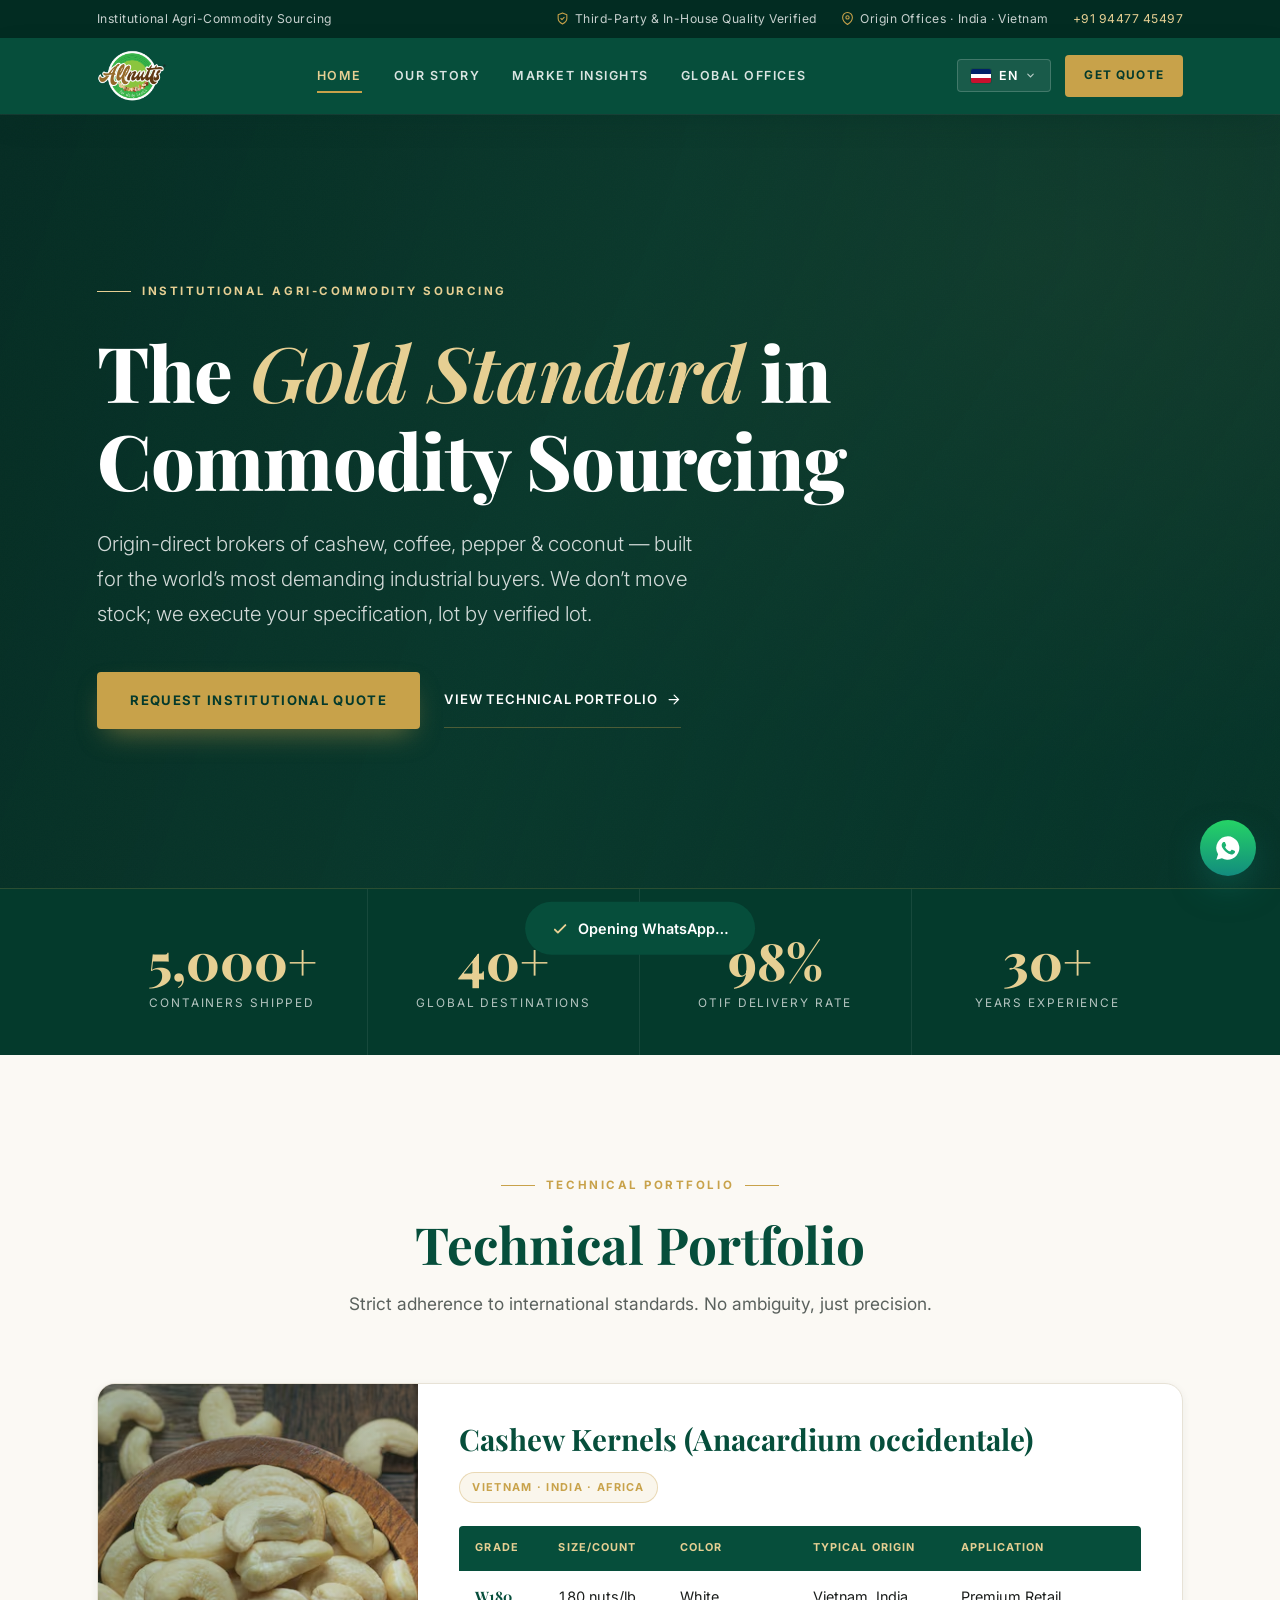
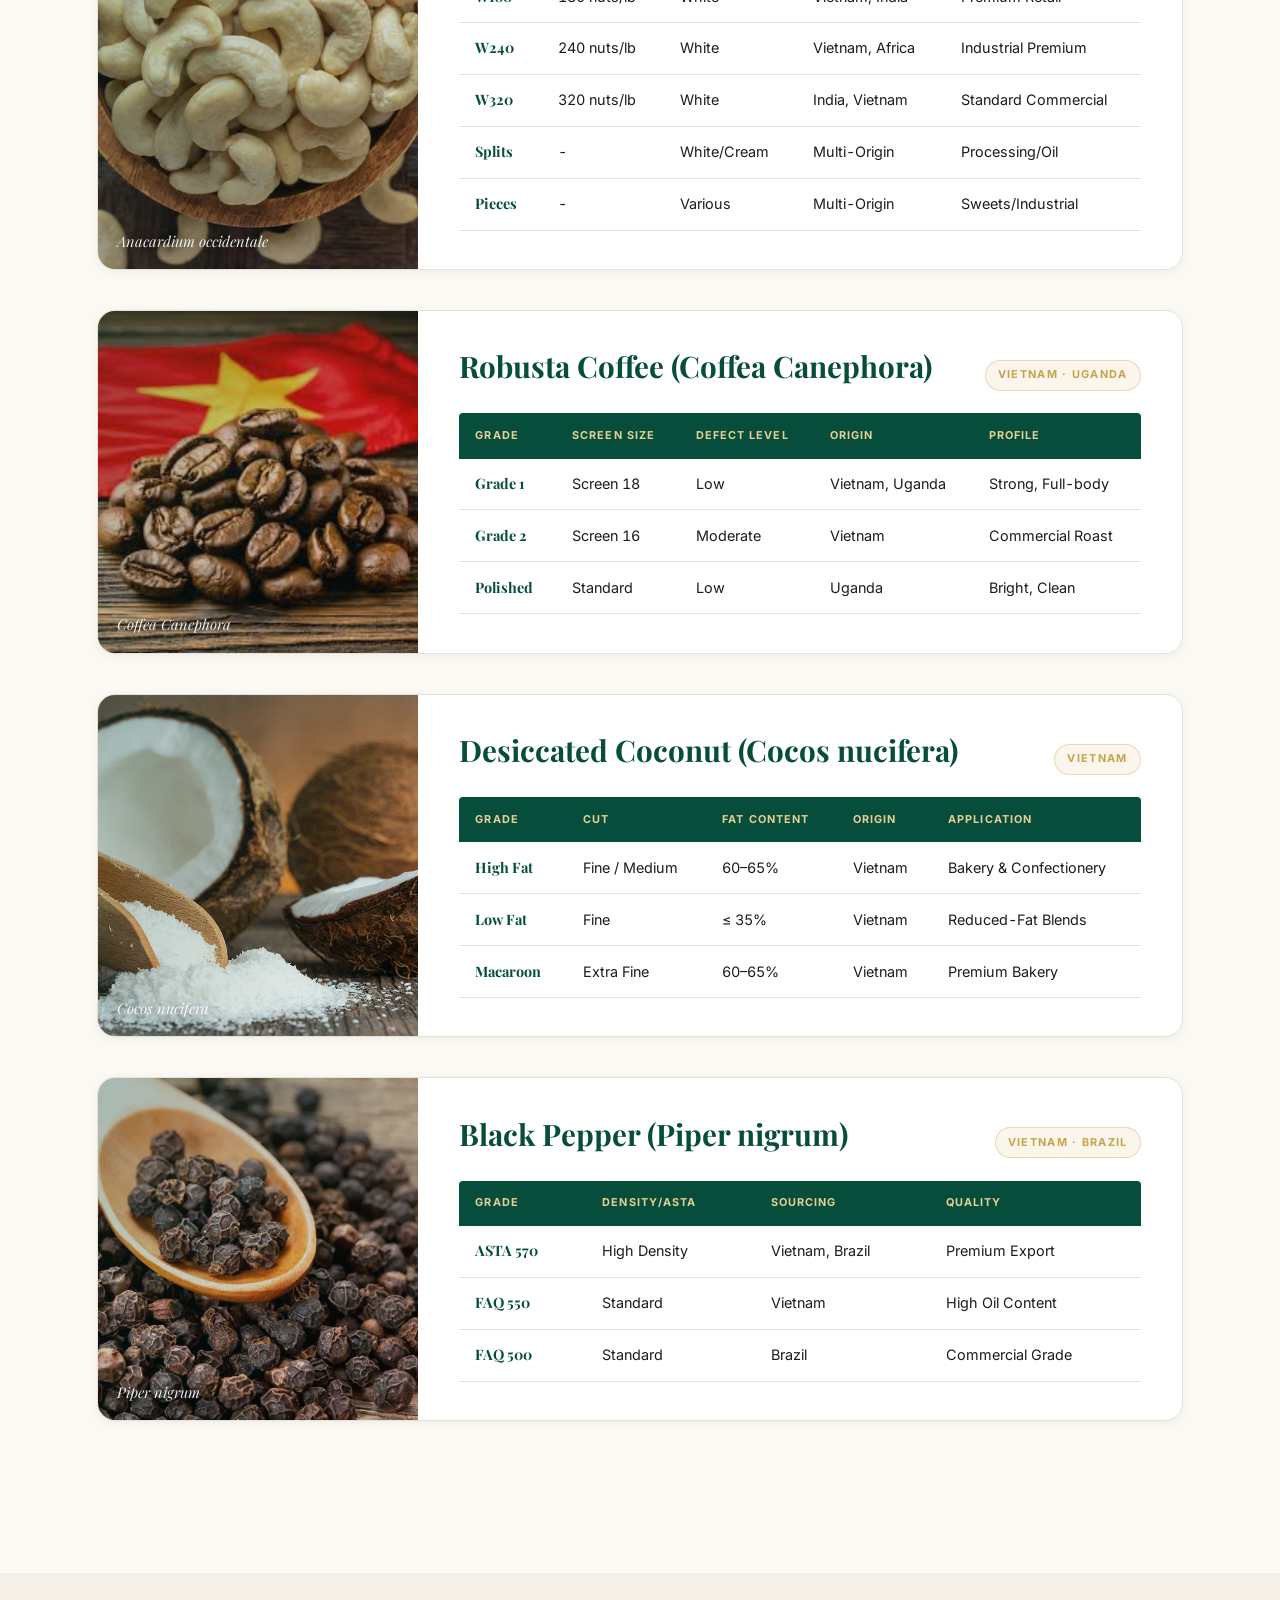
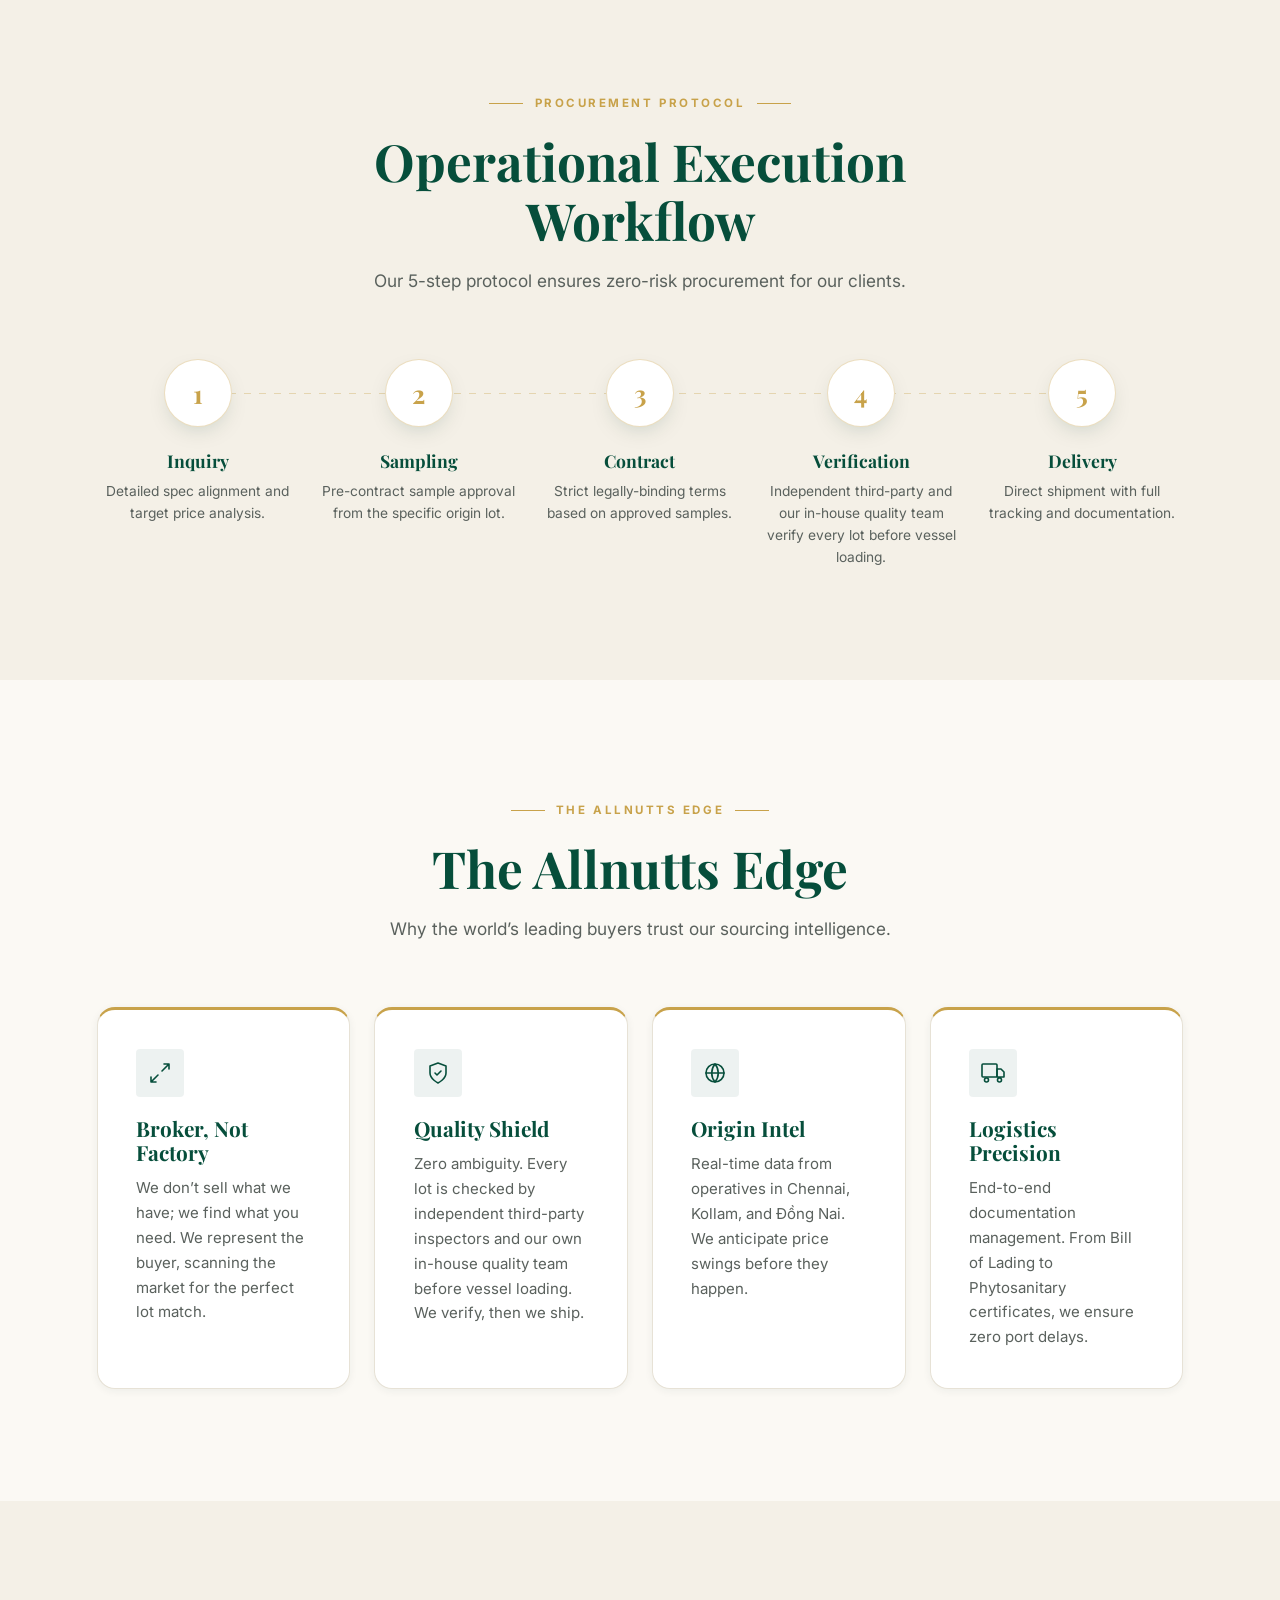
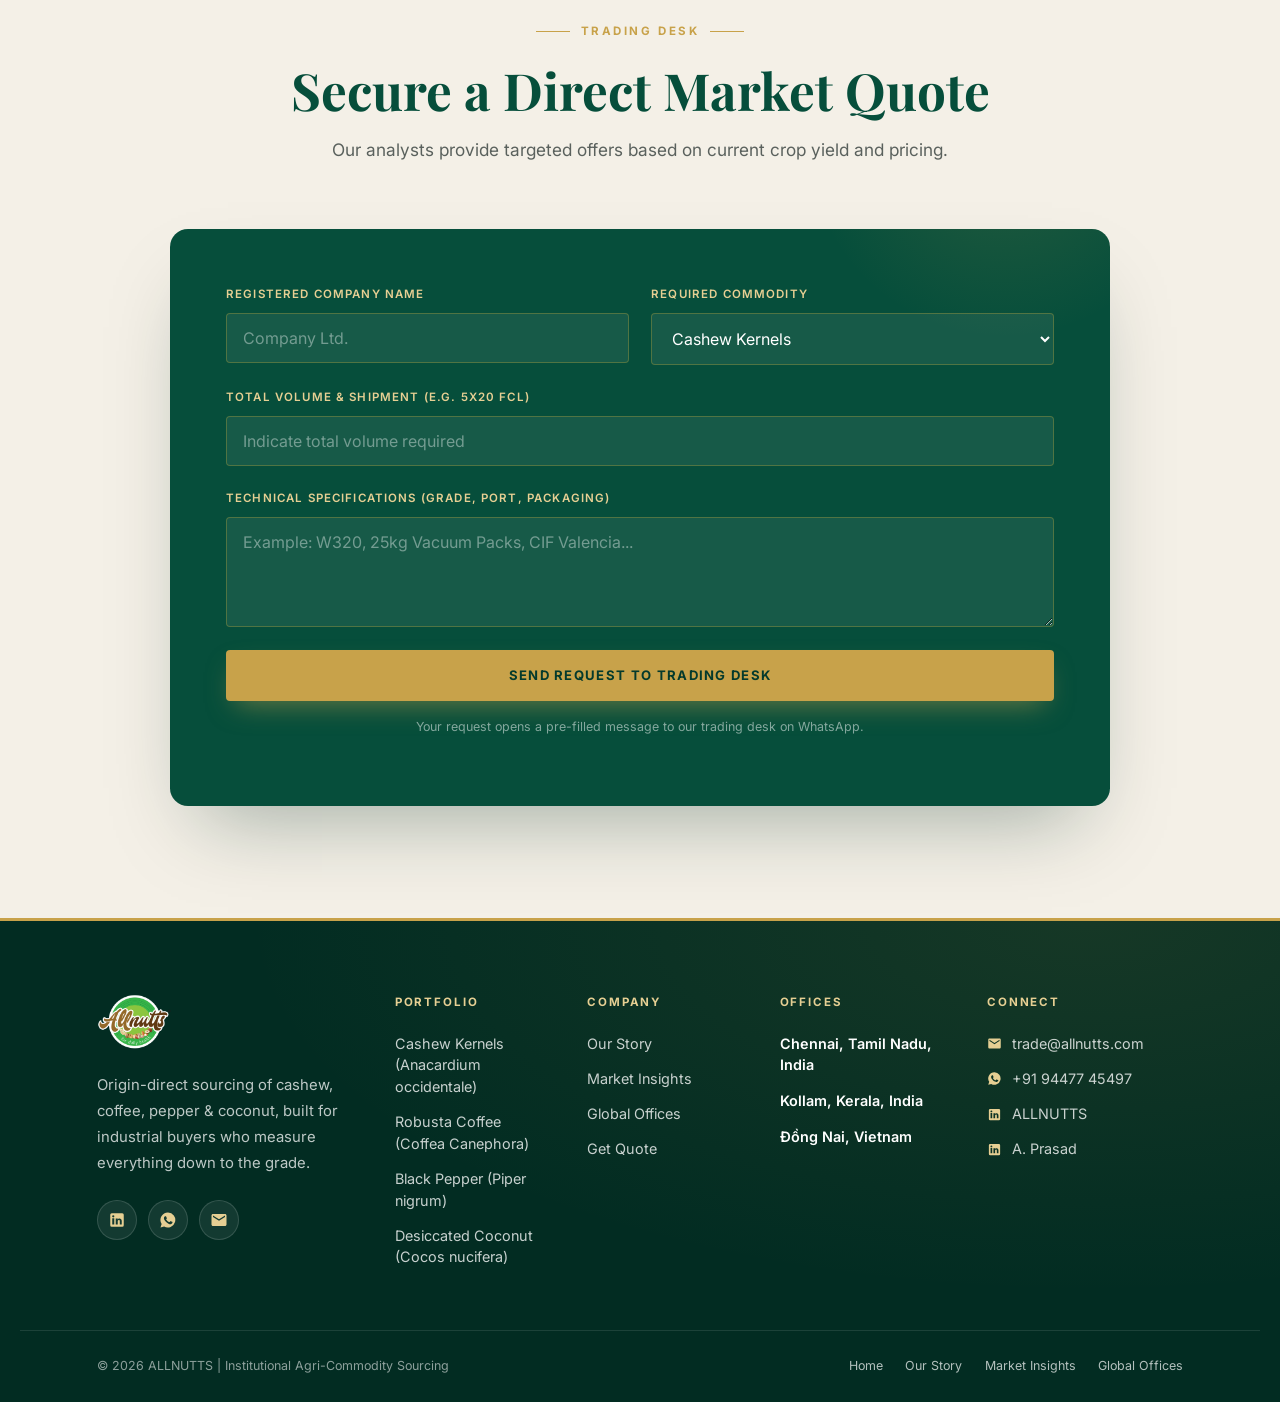
==== index.html @ 28d67cc5 "Add files via upload" ====
<!DOCTYPE html>
<html lang="en">
<head>
  <meta charset="UTF-8" />
  <meta name="viewport" content="width=device-width, initial-scale=1.0" />
  <title>ALLNUTTS | Global Institutional Agri-Commodity Sourcing</title>
  <meta name="description" content="Independent, origin-driven sourcing specialists for the world's most demanding industrial buyers. Cashew, Robusta Coffee, Black Pepper & Desiccated Coconut." />
  <meta name="theme-color" content="#022c22" />
  <meta property="og:title" content="ALLNUTTS | Institutional Agri-Commodity Sourcing" />
  <meta property="og:description" content="Origin-direct brokers of cashew, coffee, pepper & coconut for the world's most demanding industrial buyers." />
  <meta property="og:type" content="website" />
  <link rel="icon" href="logo.png" />
  <link rel="preconnect" href="https://fonts.googleapis.com" />
  <link rel="preconnect" href="https://fonts.gstatic.com" crossorigin />
  <link rel="stylesheet" href="style.css" />
</head>
<body>

  <!-- ===== TOP BAR ===== -->
  <div class="topbar">
    <div class="topbar-inner">
      <span data-i18n="top_tag">Institutional Agri-Commodity Sourcing</span>
      <div class="topbar-tags">
        <span><svg viewBox="0 0 24 24" fill="none" stroke-width="2" stroke-linecap="round" stroke-linejoin="round"><path d="M12 22s8-4 8-10V5l-8-3-8 3v7c0 6 8 10 8 10z"/><path d="m9 12 2 2 4-4"/></svg><span data-i18n="top_verified">Third-Party &amp; In-House Quality Verified</span></span>
        <span><svg viewBox="0 0 24 24" fill="none" stroke-width="2" stroke-linecap="round" stroke-linejoin="round"><path d="M21 10c0 7-9 13-9 13s-9-6-9-13a9 9 0 0 1 18 0z"/><circle cx="12" cy="10" r="3"/></svg><span data-i18n="top_offices">Origin Offices · India · Vietnam</span></span>
        <a href="https://wa.me/919447745497" target="_blank" rel="noopener">+91 94477 45497</a>
      </div>
    </div>
  </div>

  <!-- ===== NAV ===== -->
  <nav>
    <div class="nav-container">
      <div class="logo-container"><a href="index.html"><img src="logo.png" alt="ALLNUTTS" /></a></div>
      <div class="nav-links" id="navLinks">
        <a href="index.html" data-i18n="nav_home">Home</a>
        <a href="about.html" data-i18n="nav_about">Our Story</a>
        <a href="reports.html" data-i18n="nav_reports">Market Insights</a>
        <a href="contact.html" data-i18n="nav_contact">Global Offices</a>
        <a href="#quote" class="btn-gold mobile-only" data-i18n="nav_quote">Get Quote</a>
      </div>
      <div class="nav-actions">
        <div class="lang" id="lang">
          <button class="lang-btn" id="langBtn" aria-label="Select language">
            <span class="lang-flag" id="langFlag"></span>
            <span id="langLabel">EN</span>
            <svg viewBox="0 0 24 24" fill="none" stroke="currentColor" stroke-width="2.4" stroke-linecap="round"><path d="m6 9 6 6 6-6"/></svg>
          </button>
          <div class="lang-menu" id="langMenu" role="menu"></div>
        </div>
        <a href="#quote" class="btn-quote-sm" data-i18n="nav_quote">Get Quote</a>
        <button class="nav-toggle" id="navToggle" aria-label="Menu" aria-controls="navLinks"><span></span><span></span><span></span></button>
      </div>
    </div>
  </nav>
  <div class="nav-scrim" id="navScrim"></div>

  <!-- ===== HERO ===== -->
  <header class="hero">
    <div class="hero-bg" style="background-image:url('https://images.unsplash.com/photo-1447933601403-0c6688de566e?auto=format&fit=crop&w=1920&q=80')"></div>
    <div class="hero-grain"></div>
    <div class="hero-content">
      <div class="hero-inner">
        <span class="eyebrow" data-i18n="hero_eyebrow">Institutional Agri-Commodity Sourcing</span>
        <h1><span data-i18n="hero_h1a">The </span><span class="gold" data-i18n="hero_h1_gold">Gold Standard</span><span data-i18n="hero_h1b"> in Commodity Sourcing</span></h1>
        <p data-i18n="hero_p">Independent, origin-driven sourcing specialists for the world's most demanding industrial buyers. We don't move stock; we execute specifications.</p>
        <div class="hero-cta-row">
          <a href="#quote" class="btn-gold" data-i18n="hero_cta">Request Institutional Quote</a>
          <a href="#portfolio" class="btn-outline"><span data-i18n="hero_cta2">View Technical Portfolio</span><svg viewBox="0 0 24 24" fill="none" stroke="currentColor" stroke-width="2" stroke-linecap="round" class="flip"><path d="M5 12h14M13 5l7 7-7 7"/></svg></a>
        </div>
      </div>
    </div>
  </header>

  <!-- ===== STATS ===== -->
  <div class="stats-strip">
    <div class="stats-grid">
      <div class="stat-item"><h2>5,000+</h2><p data-i18n="stat1">Containers Shipped</p></div>
      <div class="stat-item"><h2>40+</h2><p data-i18n="stat2">Global Destinations</p></div>
      <div class="stat-item"><h2>98%</h2><p data-i18n="stat3">OTIF Delivery Rate</p></div>
      <div class="stat-item"><h2>30+</h2><p data-i18n="stat4">Years Experience</p></div>
    </div>
  </div>

  <!-- ===== PORTFOLIO ===== -->
  <section class="section-spacing" id="portfolio">
    <div class="container">
      <div class="section-header reveal">
        <span class="eyebrow center" data-i18n="port_eyebrow">Technical Portfolio</span>
        <h2 data-i18n="port_h2">Technical Portfolio</h2>
        <p data-i18n="port_p">Strict adherence to international standards. No ambiguity, just precision.</p>
      </div>

      <!-- Cashew -->
      <div class="product-detail reveal">
        <div class="product-media" style="background-image:url('cashew.avif')">
          <span class="botanic">Anacardium occidentale</span>
        </div>
        <div class="product-body">
          <div class="product-head">
            <h3 data-i18n="prod_cashew">Cashew Kernels (Anacardium occidentale)</h3>
            <span class="product-origin-tag">Vietnam · India · Africa</span>
          </div>
          <div class="spec-scroll">
            <table class="spec-table">
              <thead><tr><th>Grade</th><th>Size/Count</th><th>Color</th><th>Typical Origin</th><th>Application</th></tr></thead>
              <tbody>
                <tr><td>W180</td><td>180 nuts/lb</td><td>White</td><td>Vietnam, India</td><td>Premium Retail</td></tr>
                <tr><td>W240</td><td>240 nuts/lb</td><td>White</td><td>Vietnam, Africa</td><td>Industrial Premium</td></tr>
                <tr><td>W320</td><td>320 nuts/lb</td><td>White</td><td>India, Vietnam</td><td>Standard Commercial</td></tr>
                <tr><td>Splits</td><td>-</td><td>White/Cream</td><td>Multi-Origin</td><td>Processing/Oil</td></tr>
                <tr><td>Pieces</td><td>-</td><td>Various</td><td>Multi-Origin</td><td>Sweets/Industrial</td></tr>
              </tbody>
            </table>
          </div>
        </div>
      </div>

      <!-- Coffee -->
      <div class="product-detail reveal">
        <div class="product-media" style="background-image:url('coffee.jpeg')">
          <span class="botanic">Coffea Canephora</span>
        </div>
        <div class="product-body">
          <div class="product-head">
            <h3 data-i18n="prod_coffee">Robusta Coffee (Coffea Canephora)</h3>
            <span class="product-origin-tag">Vietnam · Uganda</span>
          </div>
          <div class="spec-scroll">
            <table class="spec-table">
              <thead><tr><th>Grade</th><th>Screen Size</th><th>Defect Level</th><th>Origin</th><th>Profile</th></tr></thead>
              <tbody>
                <tr><td>Grade 1</td><td>Screen 18</td><td>Low</td><td>Vietnam, Uganda</td><td>Strong, Full-body</td></tr>
                <tr><td>Grade 2</td><td>Screen 16</td><td>Moderate</td><td>Vietnam</td><td>Commercial Roast</td></tr>
                <tr><td>Polished</td><td>Standard</td><td>Low</td><td>Uganda</td><td>Bright, Clean</td></tr>
              </tbody>
            </table>
          </div>
        </div>
      </div>

      <!-- Desiccated Coconut -->
      <div class="product-detail reveal">
        <div class="product-media" style="background-image:url('coconut.avif')">
          <span class="botanic">Cocos nucifera</span>
        </div>
        <div class="product-body">
          <div class="product-head">
            <h3 data-i18n="prod_coconut">Desiccated Coconut (Cocos nucifera)</h3>
            <span class="product-origin-tag">Vietnam</span>
          </div>
          <div class="spec-scroll">
            <table class="spec-table">
              <thead><tr><th>Grade</th><th>Cut</th><th>Fat Content</th><th>Origin</th><th>Application</th></tr></thead>
              <tbody>
                <tr><td>High Fat</td><td>Fine / Medium</td><td>60–65%</td><td>Vietnam</td><td>Bakery &amp; Confectionery</td></tr>
                <tr><td>Low Fat</td><td>Fine</td><td>≤ 35%</td><td>Vietnam</td><td>Reduced-Fat Blends</td></tr>
                <tr><td>Macaroon</td><td>Extra Fine</td><td>60–65%</td><td>Vietnam</td><td>Premium Bakery</td></tr>
              </tbody>
            </table>
          </div>
        </div>
      </div>

      <!-- Pepper -->
      <div class="product-detail reveal">
        <div class="product-media" style="background-image:url('pepper.webp')">
          <span class="botanic">Piper nigrum</span>
        </div>
        <div class="product-body">
          <div class="product-head">
            <h3 data-i18n="prod_pepper">Black Pepper (Piper nigrum)</h3>
            <span class="product-origin-tag">Vietnam · Brazil</span>
          </div>
          <div class="spec-scroll">
            <table class="spec-table">
              <thead><tr><th>Grade</th><th>Density/ASTA</th><th>Sourcing</th><th>Quality</th></tr></thead>
              <tbody>
                <tr><td>ASTA 570</td><td>High Density</td><td>Vietnam, Brazil</td><td>Premium Export</td></tr>
                <tr><td>FAQ 550</td><td>Standard</td><td>Vietnam</td><td>High Oil Content</td></tr>
                <tr><td>FAQ 500</td><td>Standard</td><td>Brazil</td><td>Commercial Grade</td></tr>
              </tbody>
            </table>
          </div>
        </div>
      </div>
    </div>
  </section>

  <!-- ===== WORKFLOW ===== -->
  <section class="section-spacing bg-paper">
    <div class="container">
      <div class="section-header reveal">
        <span class="eyebrow center" data-i18n="flow_eyebrow">Procurement Protocol</span>
        <h2 data-i18n="flow_h2">Operational Execution Workflow</h2>
        <p data-i18n="flow_p">Our 5-step protocol ensures zero-risk procurement for our clients.</p>
      </div>
      <div class="workflow">
        <div class="step reveal"><div class="step-node">1</div><h3 data-i18n="flow1_t">Inquiry</h3><p data-i18n="flow1_p">Detailed spec alignment and target price analysis.</p></div>
        <div class="step reveal"><div class="step-node">2</div><h3 data-i18n="flow2_t">Sampling</h3><p data-i18n="flow2_p">Pre-contract sample approval from the specific origin lot.</p></div>
        <div class="step reveal"><div class="step-node">3</div><h3 data-i18n="flow3_t">Contract</h3><p data-i18n="flow3_p">Strict legally-binding terms based on approved samples.</p></div>
        <div class="step reveal"><div class="step-node">4</div><h3 data-i18n="flow4_t">Verification</h3><p data-i18n="flow4_p">3rd party inspection (SGS/Intertek) before vessel loading.</p></div>
        <div class="step reveal"><div class="step-node">5</div><h3 data-i18n="flow5_t">Delivery</h3><p data-i18n="flow5_p">Direct shipment with full tracking and documentation.</p></div>
      </div>
    </div>
  </section>

  <!-- ===== EDGE ===== -->
  <section class="section-spacing">
    <div class="container">
      <div class="section-header reveal">
        <span class="eyebrow center" data-i18n="edge_eyebrow">The Allnutts Edge</span>
        <h2 data-i18n="edge_h2">The Allnutts Edge</h2>
        <p data-i18n="edge_p">Why the world's leading buyers trust our sourcing intelligence.</p>
      </div>
      <div class="pillars">
        <div class="pillar-item reveal">
          <div class="pillar-icon"><svg viewBox="0 0 24 24" stroke-linecap="round" stroke-linejoin="round"><path d="M16 3h5v5M21 3l-7 7M8 21H3v-5M3 21l7-7"/></svg></div>
          <h3 data-i18n="edge1_t">Broker, Not Factory</h3><p data-i18n="edge1_p"></p>
        </div>
        <div class="pillar-item reveal">
          <div class="pillar-icon"><svg viewBox="0 0 24 24" stroke-linecap="round" stroke-linejoin="round"><path d="M12 22s8-4 8-10V5l-8-3-8 3v7c0 6 8 10 8 10z"/><path d="m9 12 2 2 4-4"/></svg></div>
          <h3 data-i18n="edge2_t">Quality Shield</h3><p data-i18n="edge2_p"></p>
        </div>
        <div class="pillar-item reveal">
          <div class="pillar-icon"><svg viewBox="0 0 24 24" stroke-linecap="round" stroke-linejoin="round"><circle cx="12" cy="12" r="9"/><path d="M3 12h18M12 3a14 14 0 0 1 0 18 14 14 0 0 1 0-18z"/></svg></div>
          <h3 data-i18n="edge3_t">Origin Intel</h3><p data-i18n="edge3_p"></p>
        </div>
        <div class="pillar-item reveal">
          <div class="pillar-icon"><svg viewBox="0 0 24 24" stroke-linecap="round" stroke-linejoin="round"><rect x="1" y="3" width="15" height="13" rx="1"/><path d="M16 8h4l3 3v5h-7zM5.5 21a2 2 0 1 0 0-4 2 2 0 0 0 0 4zM18.5 21a2 2 0 1 0 0-4 2 2 0 0 0 0 4z"/></svg></div>
          <h3 data-i18n="edge4_t">Logistics Precision</h3><p data-i18n="edge4_p"></p>
        </div>
      </div>
    </div>
  </section>

  <!-- ===== QUOTE ===== -->
  <section class="section-spacing bg-paper" id="quote">
    <div class="container">
      <div class="section-header reveal">
        <span class="eyebrow center" data-i18n="quote_eyebrow">Trading Desk</span>
        <h2 data-i18n="quote_h2">Secure a Direct Market Quote</h2>
        <p data-i18n="quote_p">Our analysts provide targeted offers based on current crop yield and pricing.</p>
      </div>
      <div class="quote-wrapper reveal">
        <div class="form-grid">
          <div class="field">
            <label data-i18n="f_company">Registered Company Name</label>
            <input type="text" id="company" data-i18n-ph="f_company_ph" placeholder="Company Ltd." />
          </div>
          <div class="field">
            <label data-i18n="f_product">Required Commodity</label>
            <select id="product">
              <option data-i18n-opt="opt_cashew">Cashew Kernels</option>
              <option data-i18n-opt="opt_coffee">Robusta Coffee</option>
              <option data-i18n-opt="opt_pepper">Black Pepper</option>
              <option data-i18n-opt="opt_coconut">Desiccated Coconut</option>
              <option data-i18n-opt="opt_peanuts">Peanuts</option>
            </select>
          </div>
          <div class="field full-width">
            <label data-i18n="f_volume">Total Volume &amp; Shipment (e.g. 5x20 FCL)</label>
            <input type="text" id="qty" data-i18n-ph="f_volume_ph" placeholder="Indicate total volume required" />
          </div>
          <div class="field full-width">
            <label data-i18n="f_specs">Technical Specifications (Grade, Port, Packaging)</label>
            <textarea id="details" rows="4" data-i18n-ph="f_specs_ph" placeholder="Example: W320, 25kg Vacuum Packs, CIF Valencia..."></textarea>
          </div>
        </div>
        <button class="btn-gold" style="width:100%; justify-content:center; margin-top:1.4rem;" onclick="sendWhatsApp()" data-i18n="f_submit">Send Request to Trading Desk</button>
        <p class="form-note" data-i18n="f_note">Your request opens a pre-filled message to our trading desk on WhatsApp.</p>
      </div>
    </div>
  </section>

  <!-- ===== FOOTER ===== -->
  <footer class="site-footer">
    <div class="footer-main">
      <div class="footer-brand">
        <img src="logo.png" alt="ALLNUTTS" />
        <p data-i18n="foot_about">Independent, origin-driven sourcing specialists for the world's most demanding industrial buyers.</p>
        <div class="footer-social">
          <a href="https://www.linkedin.com/company/107169851/" target="_blank" rel="noopener" aria-label="LinkedIn"><svg viewBox="0 0 24 24"><path fill-rule="evenodd" clip-rule="evenodd" d="M19 3a2 2 0 0 1 2 2v14a2 2 0 0 1-2 2H5a2 2 0 0 1-2-2V5a2 2 0 0 1 2-2h14zM8.34 9.67H5.67V18h2.67V9.67zM7 5.5a1.5 1.5 0 1 0 0 3 1.5 1.5 0 0 0 0-3zM18.33 18v-4.57c0-2.4-1.28-3.52-2.99-3.52-1.38 0-2 .76-2.34 1.29v-1.1h-2.67V18h2.67v-4.4c0-.23.02-.47.09-.64.18-.47.61-.95 1.33-.95.94 0 1.31.71 1.31 1.76V18h2.6z"/></svg></a>
          <a href="https://wa.me/919447745497" target="_blank" rel="noopener" aria-label="WhatsApp"><svg viewBox="0 0 24 24"><path fill-rule="evenodd" clip-rule="evenodd" d="M17.5 14.4c-.3-.1-1.7-.8-1.9-.9-.3-.1-.5-.1-.6.1-.2.3-.7.9-.9 1.1-.2.2-.3.2-.6.1-.3-.1-1.2-.5-2.3-1.4-.9-.8-1.5-1.7-1.6-2-.2-.3 0-.4.1-.5.1-.1.3-.3.4-.5.1-.2.2-.3.3-.5.1-.2 0-.4 0-.5-.1-.1-.6-1.5-.9-2.1-.2-.5-.5-.4-.6-.4h-.5c-.2 0-.5.1-.8.4-.3.3-1 1-1 2.4s1 2.8 1.2 3c.2.2 2 3 4.8 4.2 1.7.7 2.3.8 3.2.6.5-.1 1.7-.7 2-1.4.2-.7.2-1.2.2-1.4-.1-.1-.3-.2-.5-.3zM12 2a10 10 0 0 0-8.5 15.3L2 22l4.8-1.3A10 10 0 1 0 12 2z"/></svg></a>
          <a href="mailto:trade@allnutts.com" aria-label="Email"><svg viewBox="0 0 24 24"><path d="M20 4H4c-1.1 0-1.99.9-1.99 2L2 18c0 1.1.9 2 2 2h16c1.1 0 2-.9 2-2V6c0-1.1-.9-2-2-2zm0 4l-8 5-8-5V6l8 5 8-5v2z"/></svg></a>
        </div>
      </div>
      <div class="footer-col">
        <h5 data-i18n="foot_products">Portfolio</h5>
        <a href="index.html#portfolio" data-i18n="prod_cashew">Cashew Kernels</a>
        <a href="index.html#portfolio" data-i18n="prod_coffee">Robusta Coffee</a>
        <a href="index.html#portfolio" data-i18n="prod_pepper">Black Pepper</a>
        <a href="index.html#portfolio" data-i18n="prod_coconut">Desiccated Coconut</a>
      </div>
      <div class="footer-col">
        <h5 data-i18n="foot_company">Company</h5>
        <a href="about.html" data-i18n="nav_about">Our Story</a>
        <a href="reports.html" data-i18n="nav_reports">Market Insights</a>
        <a href="contact.html" data-i18n="nav_contact">Global Offices</a>
        <a href="index.html#quote" data-i18n="nav_quote">Get Quote</a>
      </div>
      <div class="footer-col footer-offices-col">
        <h5 data-i18n="foot_offices">Offices</h5>
        <p class="footer-office"><strong data-i18n="office1_loc">Chennai, Tamil Nadu, India</strong></p>
        <p class="footer-office"><strong data-i18n="office2_loc">Kollam, Kerala, India</strong></p>
        <p class="footer-office"><strong data-i18n="office3_loc">Đồng Nai, Vietnam</strong></p>
      </div>
      <div class="footer-col footer-connect-col">
        <h5 data-i18n="foot_connect">Connect</h5>
        <a href="mailto:trade@allnutts.com"><svg class="fc-ic" viewBox="0 0 24 24"><path d="M20 4H4c-1.1 0-1.99.9-1.99 2L2 18c0 1.1.9 2 2 2h16c1.1 0 2-.9 2-2V6c0-1.1-.9-2-2-2zm0 4l-8 5-8-5V6l8 5 8-5v2z"/></svg>trade@allnutts.com</a>
        <a href="https://wa.me/919447745497" target="_blank" rel="noopener"><svg class="fc-ic" viewBox="0 0 24 24"><path fill-rule="evenodd" clip-rule="evenodd" d="M17.5 14.4c-.3-.1-1.7-.8-1.9-.9-.3-.1-.5-.1-.6.1-.2.3-.7.9-.9 1.1-.2.2-.3.2-.6.1-.3-.1-1.2-.5-2.3-1.4-.9-.8-1.5-1.7-1.6-2-.2-.3 0-.4.1-.5.1-.1.3-.3.4-.5.1-.2.2-.3.3-.5.1-.2 0-.4 0-.5-.1-.1-.6-1.5-.9-2.1-.2-.5-.5-.4-.6-.4h-.5c-.2 0-.5.1-.8.4-.3.3-1 1-1 2.4s1 2.8 1.2 3c.2.2 2 3 4.8 4.2 1.7.7 2.3.8 3.2.6.5-.1 1.7-.7 2-1.4.2-.7.2-1.2.2-1.4-.1-.1-.3-.2-.5-.3zM12 2a10 10 0 0 0-8.5 15.3L2 22l4.8-1.3A10 10 0 1 0 12 2z"/></svg>+91 94477 45497</a>
        <a href="https://www.linkedin.com/company/107169851/" target="_blank" rel="noopener"><svg class="fc-ic" viewBox="0 0 24 24"><path fill-rule="evenodd" clip-rule="evenodd" d="M19 3a2 2 0 0 1 2 2v14a2 2 0 0 1-2 2H5a2 2 0 0 1-2-2V5a2 2 0 0 1 2-2h14zM8.34 9.67H5.67V18h2.67V9.67zM7 5.5a1.5 1.5 0 1 0 0 3 1.5 1.5 0 0 0 0-3zM18.33 18v-4.57c0-2.4-1.28-3.52-2.99-3.52-1.38 0-2 .76-2.34 1.29v-1.1h-2.67V18h2.67v-4.4c0-.23.02-.47.09-.64.18-.47.61-.95 1.33-.95.94 0 1.31.71 1.31 1.76V18h2.6z"/></svg>ALLNUTTS</a>
        <a href="https://www.linkedin.com/in/a-prasad-a902522a/" target="_blank" rel="noopener"><svg class="fc-ic" viewBox="0 0 24 24"><path fill-rule="evenodd" clip-rule="evenodd" d="M19 3a2 2 0 0 1 2 2v14a2 2 0 0 1-2 2H5a2 2 0 0 1-2-2V5a2 2 0 0 1 2-2h14zM8.34 9.67H5.67V18h2.67V9.67zM7 5.5a1.5 1.5 0 1 0 0 3 1.5 1.5 0 0 0 0-3zM18.33 18v-4.57c0-2.4-1.28-3.52-2.99-3.52-1.38 0-2 .76-2.34 1.29v-1.1h-2.67V18h2.67v-4.4c0-.23.02-.47.09-.64.18-.47.61-.95 1.33-.95.94 0 1.31.71 1.31 1.76V18h2.6z"/></svg>A. Prasad</a>
      </div>
    </div>
    <div class="footer-bottom">
      <span data-i18n="foot_rights">© 2026 ALLNUTTS | Institutional Agri-Commodity Sourcing</span>
      <div class="footer-nav">
        <a href="index.html" data-i18n="nav_home">Home</a>
        <a href="about.html" data-i18n="nav_about">Our Story</a>
        <a href="reports.html" data-i18n="nav_reports">Market Insights</a>
        <a href="contact.html" data-i18n="nav_contact">Global Offices</a>
      </div>
    </div>
  </footer>

  <a class="wa-fab" href="https://wa.me/919447745497" target="_blank" rel="noopener" aria-label="WhatsApp">
    <svg viewBox="0 0 24 24"><path fill-rule="evenodd" clip-rule="evenodd" d="M17.5 14.4c-.3-.1-1.7-.8-1.9-.9-.3-.1-.5-.1-.6.1-.2.3-.7.9-.9 1.1-.2.2-.3.2-.6.1-.3-.1-1.2-.5-2.3-1.4-.9-.8-1.5-1.7-1.6-2-.2-.3 0-.4.1-.5.1-.1.3-.3.4-.5.1-.2.2-.3.3-.5.1-.2 0-.4 0-.5-.1-.1-.6-1.5-.9-2.1-.2-.5-.5-.4-.6-.4h-.5c-.2 0-.5.1-.8.4-.3.3-1 1-1 2.4s1 2.8 1.2 3c.2.2 2 3 4.8 4.2 1.7.7 2.3.8 3.2.6.5-.1 1.7-.7 2-1.4.2-.7.2-1.2.2-1.4-.1-.1-.3-.2-.5-.3zM12 2a10 10 0 0 0-8.5 15.3L2 22l4.8-1.3A10 10 0 1 0 12 2z"/></svg>
  </a>

  <div class="toast" id="toast"><svg viewBox="0 0 24 24" fill="none" stroke="currentColor" stroke-width="2.5" stroke-linecap="round" stroke-linejoin="round"><path d="m5 13 4 4L19 7"/></svg><span>Opening WhatsApp…</span></div>

  <script src="i18n.js"></script>
  <script src="script.js"></script>
</body>
</html>
---- style.css ----
/* =====================================================
   ALLNUTTS — Institutional Authority Edition (v2)
   Premium emerald + gold design system
   Mobile-first, fully responsive · redesigned footer
   ===================================================== */
@import url('https://fonts.googleapis.com/css2?family=Playfair+Display:ital,wght@0,500;0,600;0,700;0,800;0,900;1,500;1,600&family=Inter:wght@300;400;500;600;700&family=Noto+Sans+Arabic:wght@400;600;700&family=Noto+Sans+SC:wght@400;600;700&family=Noto+Sans+Devanagari:wght@400;600;700&display=swap');

:root {
  --emerald: #064e3b;
  --deep-emerald: #043a2c;
  --emerald-900: #022c22;
  --emerald-800: #0a3f31;
  --gold: #c8a24a;
  --gold-bright: #d4af37;
  --gold-soft: #e6cf93;
  --gold-line: rgba(200, 162, 74, 0.35);
  --ink: #1a1d1b;
  --muted: #5a615d;
  --muted-light: #8a918c;
  --cream: #fbf9f4;
  --paper: #f4f0e7;
  --paper-2: #efe9db;
  --white: #ffffff;
  --line: #e7e2d6;
  --shadow-sm: 0 2px 8px rgba(4, 58, 44, 0.06);
  --shadow-md: 0 16px 40px -16px rgba(4, 58, 44, 0.18);
  --shadow-lg: 0 40px 80px -30px rgba(2, 44, 34, 0.35);
  --r-sm: 4px;
  --r-md: 10px;
  --r-lg: 18px;
  --ease: cubic-bezier(0.22, 0.61, 0.36, 1);
  --container: 1240px;
  --pad-x: 6%;
  --nav-h: 76px;
}

* { box-sizing: border-box; }
html { scroll-behavior: smooth; -webkit-text-size-adjust: 100%; }
body {
  font-family: 'Inter', sans-serif;
  margin: 0;
  color: var(--ink);
  background: var(--cream);
  line-height: 1.65;
  -webkit-font-smoothing: antialiased;
  text-rendering: optimizeLegibility;
  overflow-x: hidden; /* guard against any accidental horizontal scroll on mobile */
}
body[dir="rtl"] { font-family: 'Noto Sans Arabic', 'Inter', sans-serif; }
body[dir="rtl"] .flip { transform: scaleX(-1); }
body.lang-zh { font-family: 'Noto Sans SC', 'Inter', sans-serif; }
body.lang-hi { font-family: 'Noto Sans Devanagari', 'Inter', sans-serif; }
body.nav-open { overflow: hidden; } /* lock scroll when mobile drawer is open */

h1, h2, h3, .serif {
  font-family: 'Playfair Display', serif;
  color: var(--emerald);
  font-weight: 700;
  line-height: 1.15;
  margin: 0;
}
body[dir="rtl"] h1, body[dir="rtl"] h2, body[dir="rtl"] h3,
body.lang-zh h1, body.lang-zh h2, body.lang-zh h3,
body.lang-hi h1, body.lang-hi h2, body.lang-hi h3 {
  font-family: inherit;
  font-weight: 700;
}
a { color: inherit; }
img { display: block; max-width: 100%; }

.container { max-width: var(--container); margin: 0 auto; padding: 0 var(--pad-x); width: 100%; }
.eyebrow {
  font-family: 'Inter', sans-serif;
  font-size: 0.72rem;
  letter-spacing: 0.22em;
  text-transform: uppercase;
  font-weight: 700;
  color: var(--gold);
  display: inline-flex;
  align-items: center;
  gap: 0.7rem;
}
.eyebrow::before { content: ''; width: 34px; height: 1px; background: var(--gold); flex-shrink: 0; }
.eyebrow.center::after { content: ''; width: 34px; height: 1px; background: var(--gold); flex-shrink: 0; }

/* =================== ANNOUNCEMENT BAR =================== */
.topbar {
  background: var(--emerald-900);
  color: rgba(255,255,255,0.78);
  font-size: 0.76rem;
  letter-spacing: 0.04em;
}
.topbar-inner {
  max-width: var(--container);
  margin: 0 auto;
  padding: 0.55rem var(--pad-x);
  display: flex;
  justify-content: space-between;
  align-items: center;
  gap: 1rem;
}
.topbar a { color: var(--gold-soft); text-decoration: none; white-space: nowrap; }
.topbar-tags { display: flex; gap: 1.5rem; align-items: center; }
.topbar-tags span { display: inline-flex; align-items: center; gap: 0.4rem; }
.topbar-tags svg { width: 13px; height: 13px; stroke: var(--gold); flex-shrink: 0; }

/* =================== NAV =================== */
nav {
  background: var(--emerald);
  position: sticky;
  top: 0;
  z-index: 1000;
  box-shadow: 0 1px 0 rgba(255,255,255,0.06), 0 10px 30px -12px rgba(2,44,34,0.5);
  transition: box-shadow 0.3s var(--ease);
}
.nav-container {
  max-width: var(--container);
  margin: 0 auto;
  padding: 0.7rem var(--pad-x);
  display: flex;
  justify-content: space-between;
  align-items: center;
  gap: 1rem;
  min-height: var(--nav-h);
}
.logo-container { display: flex; align-items: center; flex-shrink: 0; }
.logo-container img {
  height: 54px;
  width: auto;
  display: block;
  transition: height 0.3s var(--ease);
}
nav.scrolled .logo-container img { height: 46px; }

.nav-links { display: flex; align-items: center; gap: 2rem; }
.nav-links a {
  color: rgba(255,255,255,0.85);
  text-decoration: none;
  text-transform: uppercase;
  font-size: 0.78rem;
  font-weight: 600;
  letter-spacing: 0.12em;
  position: relative;
  padding: 0.4rem 0;
  transition: color 0.25s;
}
.nav-links a::after {
  content: '';
  position: absolute;
  left: 0; bottom: 0;
  width: 0; height: 2px;
  background: var(--gold);
  transition: width 0.3s var(--ease);
}
.nav-links a:hover, .nav-links a.active { color: var(--gold-soft); }
.nav-links a:hover::after, .nav-links a.active::after { width: 100%; }
.nav-links .mobile-only { display: none; }

.nav-actions { display: flex; align-items: center; gap: 0.9rem; flex-shrink: 0; }

/* Language switcher */
.lang { position: relative; }
.lang-btn {
  display: inline-flex;
  align-items: center;
  gap: 0.5rem;
  background: rgba(255,255,255,0.08);
  border: 1px solid rgba(255,255,255,0.18);
  color: #fff;
  font-family: 'Inter', sans-serif;
  font-size: 0.78rem;
  font-weight: 600;
  letter-spacing: 0.04em;
  padding: 0.5rem 0.85rem;
  border-radius: var(--r-sm);
  cursor: pointer;
  transition: all 0.25s;
}
.lang-btn:hover { background: rgba(255,255,255,0.16); border-color: var(--gold-line); }
.lang-flag {
  width: 20px; height: 14px;
  border-radius: 2px;
  box-shadow: 0 0 0 1px rgba(0,0,0,0.12);
  flex-shrink: 0;
  overflow: hidden;
}
.lang-btn svg { width: 11px; height: 11px; opacity: 0.7; transition: transform 0.25s; }
.lang.open .lang-btn svg { transform: rotate(180deg); }
.lang-menu {
  position: absolute;
  top: calc(100% + 0.6rem);
  inset-inline-end: 0;
  min-width: 210px;
  background: var(--white);
  border-radius: var(--r-md);
  box-shadow: var(--shadow-lg);
  border: 1px solid var(--line);
  padding: 0.4rem;
  opacity: 0;
  visibility: hidden;
  transform: translateY(-8px);
  transition: all 0.28s var(--ease);
  z-index: 1200;
  max-height: 78vh;
  overflow-y: auto;
}
.lang.open .lang-menu { opacity: 1; visibility: visible; transform: none; }
.lang-option {
  display: flex;
  align-items: center;
  gap: 0.7rem;
  width: 100%;
  background: none;
  border: none;
  padding: 0.6rem 0.7rem;
  border-radius: var(--r-sm);
  cursor: pointer;
  font-family: 'Inter', sans-serif;
  font-size: 0.86rem;
  color: var(--ink);
  text-align: start;
  transition: background 0.2s;
}
.lang-option:hover { background: var(--paper); }
.lang-option.active { background: var(--emerald); color: #fff; }
.lang-option.active .lang-native { color: var(--gold-soft); }
.lang-option .lang-flag { width: 24px; height: 17px; }
.lang-native { margin-inline-start: auto; font-size: 0.74rem; color: var(--muted-light); }

.btn-quote-sm {
  background: var(--gold);
  color: var(--deep-emerald);
  text-decoration: none;
  font-size: 0.74rem;
  font-weight: 700;
  text-transform: uppercase;
  letter-spacing: 0.1em;
  padding: 0.7rem 1.2rem;
  border-radius: var(--r-sm);
  transition: all 0.25s var(--ease);
  white-space: nowrap;
}
.btn-quote-sm:hover { background: var(--gold-bright); transform: translateY(-1px); box-shadow: 0 8px 20px -6px rgba(200,162,74,0.5); }

.nav-toggle {
  display: none;
  background: none;
  border: none;
  cursor: pointer;
  flex-direction: column;
  justify-content: center;
  gap: 5px;
  width: 40px; height: 40px;
  padding: 8px;
}
.nav-toggle span { width: 100%; height: 2px; background: #fff; border-radius: 2px; transition: transform 0.3s var(--ease), opacity 0.2s; transform-origin: center; }
.nav-toggle.open span:nth-child(1) { transform: translateY(7px) rotate(45deg); }
.nav-toggle.open span:nth-child(2) { opacity: 0; }
.nav-toggle.open span:nth-child(3) { transform: translateY(-7px) rotate(-45deg); }

.nav-scrim {
  position: fixed;
  inset: 0;
  background: rgba(2,28,22,0.5);
  opacity: 0;
  visibility: hidden;
  transition: opacity 0.3s var(--ease);
  z-index: 998;
}
.nav-scrim.show { opacity: 1; visibility: visible; }

/* =================== HERO =================== */
.hero {
  position: relative;
  min-height: 86vh;
  display: flex;
  align-items: center;
  color: #fff;
  overflow: hidden;
  background: var(--emerald-900);
}
.hero-bg {
  position: absolute;
  inset: 0;
  background-size: cover;
  background-position: center;
  transform: scale(1.05);
  filter: saturate(0.9);
}
.hero-bg::after {
  content: '';
  position: absolute;
  inset: 0;
  background:
    linear-gradient(110deg, rgba(2,44,34,0.96) 0%, rgba(4,58,44,0.86) 45%, rgba(4,58,44,0.55) 100%),
    radial-gradient(ellipse at 80% 20%, rgba(200,162,74,0.18), transparent 55%);
}
body[dir="rtl"] .hero-bg::after { background:
  linear-gradient(250deg, rgba(2,44,34,0.96) 0%, rgba(4,58,44,0.86) 45%, rgba(4,58,44,0.55) 100%),
  radial-gradient(ellipse at 20% 20%, rgba(200,162,74,0.18), transparent 55%); }
.hero-grain {
  position: absolute; inset: 0; opacity: 0.5; pointer-events: none;
  background-image: url("data:image/svg+xml,%3Csvg xmlns='http://www.w3.org/2000/svg' width='160' height='160'%3E%3Cfilter id='n'%3E%3CfeTurbulence type='fractalNoise' baseFrequency='0.9' numOctaves='2'/%3E%3C/filter%3E%3Crect width='100%25' height='100%25' filter='url(%23n)' opacity='0.04'/%3E%3C/svg%3E");
}
.hero-content {
  position: relative;
  z-index: 2;
  max-width: var(--container);
  margin: 0 auto;
  padding: 7rem var(--pad-x);
  width: 100%;
}
.hero-inner { max-width: 760px; }
.hero .eyebrow { color: var(--gold-soft); margin-bottom: 1.6rem; }
.hero .eyebrow::before { background: var(--gold-soft); }
.hero h1 {
  color: #fff;
  font-size: clamp(2.4rem, 6vw, 5rem);
  font-weight: 800;
  letter-spacing: -0.01em;
  margin-bottom: 1.5rem;
}
.hero h1 .gold { color: var(--gold-soft); font-style: italic; font-weight: 600; }
.hero p {
  font-size: clamp(1.02rem, 1.6vw, 1.3rem);
  max-width: 620px;
  margin: 0 0 2.5rem;
  color: rgba(255,255,255,0.82);
  font-weight: 300;
  line-height: 1.7;
}
.hero-cta-row { display: flex; align-items: center; gap: 1.5rem; flex-wrap: wrap; }

.btn-gold {
  display: inline-flex;
  align-items: center;
  gap: 0.6rem;
  background: var(--gold);
  color: var(--deep-emerald);
  padding: 1.1rem 2.1rem;
  text-decoration: none;
  font-weight: 700;
  text-transform: uppercase;
  font-size: 0.82rem;
  letter-spacing: 0.1em;
  border-radius: var(--r-sm);
  border: none;
  cursor: pointer;
  font-family: 'Inter', sans-serif;
  transition: all 0.3s var(--ease);
  box-shadow: 0 12px 28px -10px rgba(200,162,74,0.55);
}
.btn-gold:hover { background: var(--gold-bright); transform: translateY(-2px); box-shadow: 0 18px 38px -12px rgba(212,175,55,0.6); }
.btn-gold svg { width: 16px; height: 16px; }

.btn-outline {
  display: inline-flex;
  align-items: center;
  gap: 0.55rem;
  color: #fff;
  text-decoration: none;
  font-weight: 600;
  font-size: 0.82rem;
  letter-spacing: 0.06em;
  text-transform: uppercase;
  padding: 1rem 0;
  border-bottom: 1px solid var(--gold-line);
  transition: color 0.25s, border-color 0.25s;
}
.btn-outline:hover { color: var(--gold-soft); border-color: var(--gold-soft); }
.btn-outline svg { width: 15px; height: 15px; transition: transform 0.25s; }
.btn-outline:hover svg { transform: translateX(4px); }

/* =================== TRUST STATS STRIP =================== */
.stats-strip {
  background: var(--deep-emerald);
  border-top: 1px solid rgba(200,162,74,0.2);
}
.stats-grid {
  max-width: var(--container);
  margin: 0 auto;
  padding: 0 var(--pad-x);
  display: grid;
  grid-template-columns: repeat(4, 1fr);
}
.stat-item {
  padding: 2.6rem 1.5rem;
  text-align: center;
  border-inline-end: 1px solid rgba(255,255,255,0.08);
}
.stat-item:last-child { border-inline-end: none; }
.stat-item h2 {
  color: var(--gold-soft);
  font-size: clamp(2.2rem, 4vw, 3.2rem);
  font-weight: 800;
  margin-bottom: 0.3rem;
  font-variant-numeric: tabular-nums;
}
.stat-item p {
  color: rgba(255,255,255,0.7);
  font-size: 0.74rem;
  text-transform: uppercase;
  letter-spacing: 0.16em;
  margin: 0;
}

/* =================== SECTIONS =================== */
.section-spacing { padding: 7rem 0; }
.section-spacing.tight { padding: 5rem 0; }
.bg-paper { background: var(--paper); }
.bg-emerald { background: var(--emerald); color: #fff; }
.section-header { text-align: center; margin-bottom: 4rem; max-width: 720px; margin-inline: auto; }
.section-header .eyebrow { margin-bottom: 1.2rem; }
.section-header h2 {
  font-size: clamp(2rem, 4vw, 3.2rem);
  font-weight: 700;
  margin-bottom: 1rem;
}
.section-header p { color: var(--muted); font-size: 1.08rem; margin: 0; line-height: 1.7; }
.bg-emerald .section-header h2 { color: #fff; }
.bg-emerald .section-header p { color: rgba(255,255,255,0.72); }
.bg-emerald .eyebrow { color: var(--gold-soft); }
.bg-emerald .eyebrow::before, .bg-emerald .eyebrow.center::after { background: var(--gold-soft); }

/* =================== PRODUCT PORTFOLIO =================== */
.product-detail {
  background: var(--white);
  border: 1px solid var(--line);
  border-radius: var(--r-lg);
  overflow: hidden;
  box-shadow: var(--shadow-sm);
  display: grid;
  grid-template-columns: 320px 1fr;
  margin-bottom: 2.5rem;
  transition: box-shadow 0.4s var(--ease), transform 0.4s var(--ease);
}
.product-detail:hover { box-shadow: var(--shadow-md); transform: translateY(-3px); }
.product-media {
  position: relative;
  min-height: 260px;
  background-size: cover;
  background-position: center;
}
.product-media::after {
  content: '';
  position: absolute; inset: 0;
  background: linear-gradient(135deg, rgba(4,58,44,0.35), rgba(4,58,44,0.05));
}
.product-media .botanic {
  position: absolute;
  inset-block-end: 1rem;
  inset-inline-start: 1.2rem;
  z-index: 2;
  color: rgba(255,255,255,0.9);
  font-family: 'Playfair Display', serif;
  font-style: italic;
  font-size: 0.92rem;
  text-shadow: 0 2px 8px rgba(0,0,0,0.4);
}
.product-body { padding: 2.4rem 2.6rem; min-width: 0; }
.product-head { display: flex; align-items: baseline; justify-content: space-between; gap: 1rem; flex-wrap: wrap; margin-bottom: 0.4rem; }
.product-body h3 { font-size: 1.85rem; }
.product-origin-tag {
  font-size: 0.68rem;
  text-transform: uppercase;
  letter-spacing: 0.12em;
  font-weight: 700;
  color: var(--gold);
  background: rgba(200,162,74,0.1);
  padding: 0.35rem 0.75rem;
  border-radius: 100px;
  border: 1px solid var(--gold-line);
  white-space: nowrap;
}

.spec-scroll { width: 100%; overflow-x: auto; -webkit-overflow-scrolling: touch; margin-top: 1.4rem; }
.spec-table { width: 100%; border-collapse: collapse; font-variant-numeric: tabular-nums; }
.spec-table th {
  background: var(--emerald);
  color: var(--gold-soft);
  padding: 0.85rem 1rem;
  text-align: start;
  font-family: 'Inter', sans-serif;
  text-transform: uppercase;
  font-size: 0.68rem;
  letter-spacing: 0.1em;
  font-weight: 700;
  white-space: nowrap;
}
.spec-table th:first-child { border-start-start-radius: var(--r-sm); }
.spec-table th:last-child { border-start-end-radius: var(--r-sm); }
.spec-table td {
  padding: 0.85rem 1rem;
  border-bottom: 1px solid var(--line);
  font-size: 0.9rem;
  color: var(--ink);
  white-space: nowrap;
}
.spec-table tbody tr { transition: background 0.2s; }
.spec-table tbody tr:hover { background: var(--paper); }
.spec-table td:first-child { font-weight: 700; color: var(--emerald); font-family: 'Playfair Display', serif; }

/* =================== WORKFLOW =================== */
.workflow {
  display: grid;
  grid-template-columns: repeat(5, 1fr);
  gap: 1.2rem;
  position: relative;
}
.workflow::before {
  content: '';
  position: absolute;
  top: 34px; inset-inline: 8%;
  height: 1px;
  background: repeating-linear-gradient(to right, var(--gold-line) 0 7px, transparent 7px 15px);
}
.step { text-align: center; position: relative; }
.step-node {
  width: 68px; height: 68px;
  margin: 0 auto 1.5rem;
  border-radius: 50%;
  background: var(--white);
  border: 1px solid var(--gold-line);
  display: grid;
  place-items: center;
  font-family: 'Playfair Display', serif;
  font-size: 1.6rem;
  font-weight: 700;
  color: var(--gold);
  position: relative;
  z-index: 2;
  box-shadow: 0 8px 24px -10px rgba(4,58,44,0.25);
  transition: all 0.35s var(--ease);
}
.bg-emerald .step-node { background: var(--emerald-900); }
.step:hover .step-node { background: var(--gold); color: var(--deep-emerald); transform: translateY(-4px); }
.step h3 { font-size: 1.1rem; margin-bottom: 0.5rem; }
.bg-emerald .step h3 { color: #fff; }
.step p { font-size: 0.86rem; color: var(--muted); margin: 0; line-height: 1.6; }
.bg-emerald .step p { color: rgba(255,255,255,0.65); }

/* =================== EDGE / PILLARS =================== */
.pillars { display: grid; grid-template-columns: repeat(auto-fit, minmax(250px, 1fr)); gap: 1.5rem; }
.pillar-item {
  background: var(--white);
  padding: 2.4rem;
  border-radius: var(--r-lg);
  border: 1px solid var(--line);
  border-top: 3px solid var(--gold);
  box-shadow: var(--shadow-sm);
  transition: transform 0.35s var(--ease), box-shadow 0.35s var(--ease);
}
.pillar-item:hover { transform: translateY(-5px); box-shadow: var(--shadow-md); }
.pillar-icon {
  width: 48px; height: 48px;
  border-radius: var(--r-sm);
  background: rgba(6,78,59,0.07);
  display: grid; place-items: center;
  margin-bottom: 1.3rem;
}
.pillar-icon svg { width: 24px; height: 24px; stroke: var(--emerald); fill: none; stroke-width: 1.6; }
.pillar-item h3 { font-size: 1.3rem; margin-bottom: 0.7rem; }
.pillar-item p { color: var(--muted); font-size: 0.94rem; margin: 0; }

/* =================== GENERIC CARD GRID =================== */
.product-grid { display: grid; grid-template-columns: repeat(auto-fit, minmax(280px, 1fr)); gap: 1.6rem; }
.product-card {
  background: var(--white);
  padding: 2.4rem;
  border-radius: var(--r-lg);
  border: 1px solid var(--line);
  box-shadow: var(--shadow-sm);
  transition: transform 0.35s var(--ease), box-shadow 0.35s var(--ease);
}
.product-card:hover { transform: translateY(-5px); box-shadow: var(--shadow-md); }
.product-card h3 { font-size: 1.4rem; margin-bottom: 0.8rem; }
.product-card p { color: var(--muted); font-size: 0.96rem; margin: 0 0 1.4rem; }
.product-card .origin-chip {
  display: inline-block;
  font-size: 0.66rem;
  text-transform: uppercase;
  letter-spacing: 0.1em;
  font-weight: 700;
  color: var(--gold);
  margin-bottom: 1rem;
}
.card-icon {
  width: 52px; height: 52px;
  border-radius: var(--r-sm);
  background: var(--emerald);
  display: grid; place-items: center;
  margin-bottom: 1.4rem;
}
.card-icon svg { width: 26px; height: 26px; stroke: var(--gold-soft); fill: none; stroke-width: 1.5; }
.card-link {
  display: inline-flex; align-items: center; gap: 0.5rem;
  color: var(--emerald); font-weight: 700; font-size: 0.78rem;
  text-transform: uppercase; letter-spacing: 0.08em; text-decoration: none;
  border-bottom: 1px solid var(--gold-line); padding-bottom: 4px;
  transition: gap 0.25s, color 0.25s;
}
.card-link:hover { gap: 0.85rem; color: var(--gold); }
.card-link svg { width: 14px; height: 14px; }
.report-actions { display: flex; flex-direction: column; gap: 0.7rem; align-items: flex-start; }
.card-link-alt { color: var(--muted); border-bottom-color: var(--line); }
.card-link-alt:hover { color: var(--emerald); }
.reports-note {
  text-align: center;
  max-width: 620px;
  margin: 3rem auto 0;
  color: var(--muted);
  font-size: 0.95rem;
  line-height: 1.7;
  padding-top: 2rem;
  border-top: 1px solid var(--line);
}

/* =================== CONTACT METHODS (icon cards) =================== */
.contact-methods {
  display: grid;
  grid-template-columns: repeat(2, minmax(0, 1fr));
  gap: 1rem;
  max-width: 720px;
  margin: 1.8rem auto 0;
}
.contact-method {
  display: flex;
  align-items: center;
  gap: 1rem;
  background: var(--white);
  border: 1px solid var(--line);
  border-radius: var(--r-md);
  padding: 1.05rem 1.3rem;
  text-decoration: none;
  box-shadow: var(--shadow-sm);
  transition: transform 0.3s var(--ease), box-shadow 0.3s var(--ease), border-color 0.3s var(--ease);
}
.contact-method:hover { transform: translateY(-3px); box-shadow: var(--shadow-md); border-color: var(--gold-line); }
.cm-icon {
  width: 46px; height: 46px;
  border-radius: 50%;
  background: var(--emerald);
  display: grid; place-items: center;
  flex-shrink: 0;
}
.cm-icon svg { width: 22px; height: 22px; fill: var(--gold-soft); }
.cm-icon--wa { background: linear-gradient(180deg, #25d366, #128c7e); }
.cm-icon--li { background: #0a66c2; }
.cm-icon--wa svg, .cm-icon--li svg { fill: #fff; }
.cm-text { display: flex; flex-direction: column; text-align: start; min-width: 0; }
.cm-label { font-size: 0.68rem; text-transform: uppercase; letter-spacing: 0.12em; color: var(--gold); font-weight: 700; }
.cm-value { color: var(--emerald); font-weight: 600; font-size: 1rem; overflow-wrap: anywhere; }
@media (max-width: 560px) { .contact-methods { grid-template-columns: 1fr; } }

/* =================== ABOUT EDITORIAL =================== */
.editorial { max-width: 860px; margin: 0 auto; }
.editorial-block { margin-bottom: 3rem; display: grid; grid-template-columns: 56px 1fr; gap: 1.6rem; }
.editorial-block:last-child { margin-bottom: 0; }
.editorial-num {
  font-family: 'Playfair Display', serif;
  font-size: 1.5rem;
  color: var(--gold);
  font-style: italic;
  border-top: 2px solid var(--gold-line);
  padding-top: 0.6rem;
}
.editorial-block h3 { font-size: 1.7rem; margin-bottom: 0.8rem; }
.editorial-block p { color: #444; font-size: 1.08rem; line-height: 1.85; margin: 0; }
.editorial-block strong { color: var(--emerald); }

/* =================== QUOTE FORM =================== */
.quote-wrapper {
  background: var(--emerald);
  color: #fff;
  padding: 3.5rem;
  max-width: 940px;
  margin: 0 auto;
  border-radius: var(--r-lg);
  box-shadow: var(--shadow-lg);
  position: relative;
  overflow: hidden;
}
.quote-wrapper::before {
  content: '';
  position: absolute; top: -50%; inset-inline-end: -10%;
  width: 400px; height: 400px;
  background: radial-gradient(circle, rgba(200,162,74,0.16), transparent 70%);
}
.form-grid { display: grid; grid-template-columns: 1fr 1fr; gap: 1.4rem; position: relative; }
.full-width { grid-column: 1 / -1; }
.field { display: flex; flex-direction: column; min-width: 0; }
.field label {
  color: var(--gold-soft);
  font-size: 0.72rem;
  text-transform: uppercase;
  letter-spacing: 0.1em;
  font-weight: 600;
  margin-bottom: 0.55rem;
}
.field input, .field select, .field textarea {
  padding: 0.9rem 1rem;
  background: rgba(255,255,255,0.07);
  border: 1px solid rgba(212,175,55,0.3);
  border-radius: var(--r-sm);
  color: #fff;
  font-family: 'Inter', sans-serif;
  font-size: 16px; /* prevents iOS zoom-on-focus */
  width: 100%;
  transition: border-color 0.25s, background 0.25s;
}
.field input::placeholder, .field textarea::placeholder { color: rgba(255,255,255,0.4); }
.field input:focus, .field select:focus, .field textarea:focus {
  outline: none;
  border-color: var(--gold);
  background: rgba(255,255,255,0.12);
}
.field select option { color: var(--ink); }
.field textarea { resize: vertical; }
.form-note { font-size: 0.78rem; color: rgba(255,255,255,0.5); margin-top: 1rem; text-align: center; position: relative; }

/* =================== CTA BAND =================== */
.cta-band {
  background: var(--emerald-900);
  color: #fff;
  text-align: center;
  padding: 5rem var(--pad-x);
  position: relative;
  overflow: hidden;
}
.cta-band h2 { color: #fff; font-size: clamp(1.9rem, 4vw, 3rem); margin-bottom: 1rem; }
.cta-band h2 .gold { color: var(--gold-soft); font-style: italic; }
.cta-band p { color: rgba(255,255,255,0.7); max-width: 560px; margin: 0 auto 2.2rem; }

/* =================== FOOTER (redesigned) =================== */
.site-footer {
  background: var(--emerald-900);
  color: rgba(255,255,255,0.7);
  border-top: 3px solid var(--gold);
  position: relative;
}
.site-footer::before {
  content: '';
  position: absolute; inset: 0;
  pointer-events: none;
  background: radial-gradient(ellipse at 85% 0%, rgba(200,162,74,0.10), transparent 55%);
}
.footer-main {
  position: relative;
  max-width: var(--container);
  margin: 0 auto;
  padding: 4.5rem var(--pad-x) 3rem;
  display: grid;
  grid-template-columns: 1.7fr 1fr 1fr 1.1fr 1.3fr;
  gap: 2.6rem;
}
.footer-brand img { height: 58px; width: auto; margin-bottom: 1.3rem; }
.footer-brand p {
  font-size: 0.93rem;
  line-height: 1.75;
  max-width: 320px;
  color: rgba(255,255,255,0.74);
  margin: 0 0 1.5rem;
}
.footer-social { display: flex; gap: 0.7rem; }
.footer-social a {
  width: 40px; height: 40px;
  border-radius: 50%;
  display: grid; place-items: center;
  background: rgba(255,255,255,0.07);
  border: 1px solid rgba(255,255,255,0.14);
  transition: background 0.25s var(--ease), border-color 0.25s, transform 0.25s;
}
.footer-social a:hover { background: var(--gold); border-color: var(--gold); transform: translateY(-3px); }
.footer-social svg { width: 18px; height: 18px; fill: var(--gold-soft); transition: fill 0.25s; }
.footer-social a:hover svg { fill: var(--deep-emerald); }

.footer-col h5 {
  color: var(--gold-soft);
  font-family: 'Inter', sans-serif;
  font-size: 0.72rem;
  text-transform: uppercase;
  letter-spacing: 0.16em;
  margin: 0 0 1.3rem;
  font-weight: 700;
}
.footer-col a, .footer-col p {
  display: block;
  color: rgba(255,255,255,0.78);
  text-decoration: none;
  font-size: 0.9rem;
  margin-bottom: 0.85rem;
  transition: color 0.2s;
  line-height: 1.5;
}
.footer-col a { position: relative; width: fit-content; }
.footer-col a::after {
  content: '';
  position: absolute; left: 0; bottom: -2px;
  width: 0; height: 1px; background: var(--gold-soft);
  transition: width 0.28s var(--ease);
}
.footer-col a:hover { color: var(--gold-soft); }
.footer-col a:hover::after { width: 100%; }
.footer-office { color: rgba(255,255,255,0.78); font-size: 0.9rem; margin-bottom: 1.05rem; line-height: 1.4; }
.footer-office strong { display: block; color: #fff; font-weight: 600; font-family: 'Inter', sans-serif; }
.footer-office span { font-size: 0.8rem; color: rgba(255,255,255,0.5); }

/* Connect column — inline channel icons */
.footer-connect-col a { display: flex; align-items: center; gap: 0.6rem; }
.footer-connect-col .fc-ic { width: 15px; height: 15px; flex-shrink: 0; fill: var(--gold-soft); transition: fill 0.2s; }
.footer-connect-col a:hover .fc-ic { fill: var(--gold-soft); }

.footer-bottom {
  position: relative;
  max-width: var(--container);
  margin: 0 auto;
  padding: 1.6rem var(--pad-x);
  border-top: 1px solid rgba(255,255,255,0.1);
  display: flex;
  justify-content: space-between;
  align-items: center;
  flex-wrap: wrap;
  gap: 1rem;
  font-size: 0.78rem;
  color: rgba(255,255,255,0.55);
}
.footer-nav { display: flex; gap: 1.4rem; flex-wrap: wrap; }
.footer-nav a { color: rgba(255,255,255,0.7); text-decoration: none; transition: color 0.2s; }
.footer-nav a:hover { color: var(--gold-soft); }

/* =================== WHATSAPP FAB + TOAST =================== */
.wa-fab {
  position: fixed;
  inset-block-end: 1.5rem;
  inset-inline-end: 1.5rem;
  width: 56px; height: 56px;
  border-radius: 50%;
  background: linear-gradient(180deg, #25d366, #128c7e);
  display: grid; place-items: center;
  box-shadow: 0 14px 36px -8px rgba(18,140,126,0.5);
  z-index: 900;
  transition: transform 0.3s var(--ease);
}
.wa-fab:hover { transform: scale(1.08); }
.wa-fab svg { width: 28px; height: 28px; fill: #fff; }

.toast {
  position: fixed;
  inset-block-end: 1.5rem;
  inset-inline-start: 50%;
  transform: translate(-50%, 150%);
  background: var(--emerald);
  color: #fff;
  padding: 0.9rem 1.6rem;
  border-radius: 100px;
  box-shadow: var(--shadow-lg);
  font-size: 0.9rem;
  font-weight: 600;
  z-index: 1500;
  display: flex;
  align-items: center;
  gap: 0.6rem;
  max-width: calc(100vw - 3rem);
  transition: transform 0.4s var(--ease);
}
body[dir="rtl"] .toast { transform: translate(50%, 150%); }
.toast.show { transform: translate(-50%, 0); }
body[dir="rtl"] .toast.show { transform: translate(50%, 0); }
.toast svg { width: 18px; height: 18px; stroke: var(--gold-soft); flex-shrink: 0; }

/* =================== REVEAL =================== */
.reveal { opacity: 0; transform: translateY(26px); transition: opacity 0.7s var(--ease), transform 0.7s var(--ease); }
.reveal.in { opacity: 1; transform: none; }
@media (prefers-reduced-motion: reduce) {
  .reveal { opacity: 1; transform: none; }
  html { scroll-behavior: auto; }
  * { transition-duration: 0.01ms !important; animation-duration: 0.01ms !important; }
}

/* =====================================================
   RESPONSIVE — progressive breakpoints
   ===================================================== */

/* Large tablet / small laptop */
@media (max-width: 1024px) {
  :root { --pad-x: 5%; }
  .section-spacing { padding: 5.5rem 0; }
  /* brand becomes a full-width band; the four link columns sit evenly below */
  .footer-main { grid-template-columns: repeat(4, 1fr); gap: 2.4rem 2rem; }
  .footer-brand { grid-column: 1 / -1; margin-bottom: 0.4rem; }
}

/* Tablet — collapse nav into drawer */
@media (max-width: 920px) {
  .nav-toggle { display: flex; order: 3; }
  .nav-actions { gap: 0.6rem; }

  .nav-links {
    position: fixed;
    top: 0;
    inset-inline-end: 0;
    height: 100dvh;
    width: min(82vw, 360px);
    flex-direction: column;
    align-items: stretch;
    justify-content: flex-start;
    gap: 0;
    background: var(--emerald-900);
    padding: calc(var(--nav-h) + 1.5rem) 2rem 2rem;
    box-shadow: var(--shadow-lg);
    transform: translateX(100%);
    transition: transform 0.35s var(--ease);
    z-index: 999;
    overflow-y: auto;
  }
  body[dir="rtl"] .nav-links { transform: translateX(-100%); }
  .nav-links.open { transform: translateX(0); }

  .nav-links a {
    font-size: 0.95rem;
    padding: 1.05rem 0;
    border-bottom: 1px solid rgba(255,255,255,0.08);
    letter-spacing: 0.08em;
  }
  .nav-links a::after { display: none; }
  .nav-links .mobile-only {
    display: inline-flex;
    justify-content: center;
    margin-top: 1.6rem;
    border-bottom: none;
  }
  /* the in-drawer Get Quote keeps the gold-button look (override nav-link color/padding) */
  .nav-links .btn-gold.mobile-only {
    color: var(--deep-emerald);
    background: var(--gold);
    padding: 0.95rem 1.5rem;
    font-size: 0.82rem;
    border-radius: var(--r-sm);
    box-shadow: 0 12px 28px -10px rgba(200,162,74,0.55);
  }
  .nav-links .btn-gold.mobile-only:hover { background: var(--gold-bright); }
}

/* Phones — landscape / large */
@media (max-width: 768px) {
  .section-spacing { padding: 4.5rem 0; }
  .section-header { margin-bottom: 2.8rem; }
  .hero { min-height: 78vh; }
  .hero-content { padding: 4.5rem var(--pad-x) 4rem; }

  /* Topbar: keep it minimal — phone number only, centered */
  .topbar-inner { justify-content: center; }
  .topbar-tags { gap: 1rem; }
  .topbar-tags span { display: none; }
  .topbar > .topbar-inner > span:first-child { display: none; }
  .topbar a { font-size: 0.78rem; }

  .product-detail { grid-template-columns: 1fr; }
  .product-media { min-height: 200px; }
  .product-body { padding: 1.8rem 1.6rem; }

  .workflow { grid-template-columns: 1fr 1fr; gap: 2.2rem 1.2rem; }
  .workflow::before { display: none; }

  .stats-grid { grid-template-columns: 1fr 1fr; }
  .stat-item { padding: 2rem 1rem; }
  .stat-item:nth-child(2) { border-inline-end: none; }
  .stat-item:nth-child(-n+2) { border-bottom: 1px solid rgba(255,255,255,0.08); }

  .footer-main { grid-template-columns: 1fr 1fr; gap: 2.2rem 1.5rem; padding: 3.5rem var(--pad-x) 2.5rem; }
  .footer-brand { grid-column: 1 / -1; }
  .footer-brand p { max-width: 460px; }
  /* keep the bottom row clear of the floating WhatsApp button */
  .footer-bottom { padding-bottom: 5.5rem; }
}

/* Phones — portrait */
@media (max-width: 600px) {
  :root { --pad-x: 5.5%; }
  .btn-quote-sm { display: none; } /* moves into the drawer as a full-width CTA */

  .section-spacing { padding: 3.8rem 0; }
  .hero .eyebrow { margin-bottom: 1.1rem; }
  .hero p { margin-bottom: 2rem; }
  .hero-cta-row { gap: 0.4rem 1.2rem; }
  .btn-gold { width: 100%; justify-content: center; }
  .btn-outline { width: 100%; justify-content: center; }

  .editorial-block { grid-template-columns: 1fr; gap: 0.5rem; }
  .editorial-num { border: none; padding: 0; }

  .quote-wrapper { padding: 2rem 1.4rem; }
  .form-grid { grid-template-columns: 1fr; }

  .footer-bottom { flex-direction: column; align-items: flex-start; gap: 0.9rem; }
}

/* Small phones */
@media (max-width: 400px) {
  .logo-container img { height: 44px; }
  .lang-btn { padding: 0.45rem 0.6rem; }
  .lang-btn #langLabel { display: none; } /* flag-only on very small screens */
  .hero h1 { font-size: clamp(2rem, 9vw, 2.6rem); }
  .footer-main { grid-template-columns: 1fr; }
  .product-body { padding: 1.5rem 1.3rem; }
}
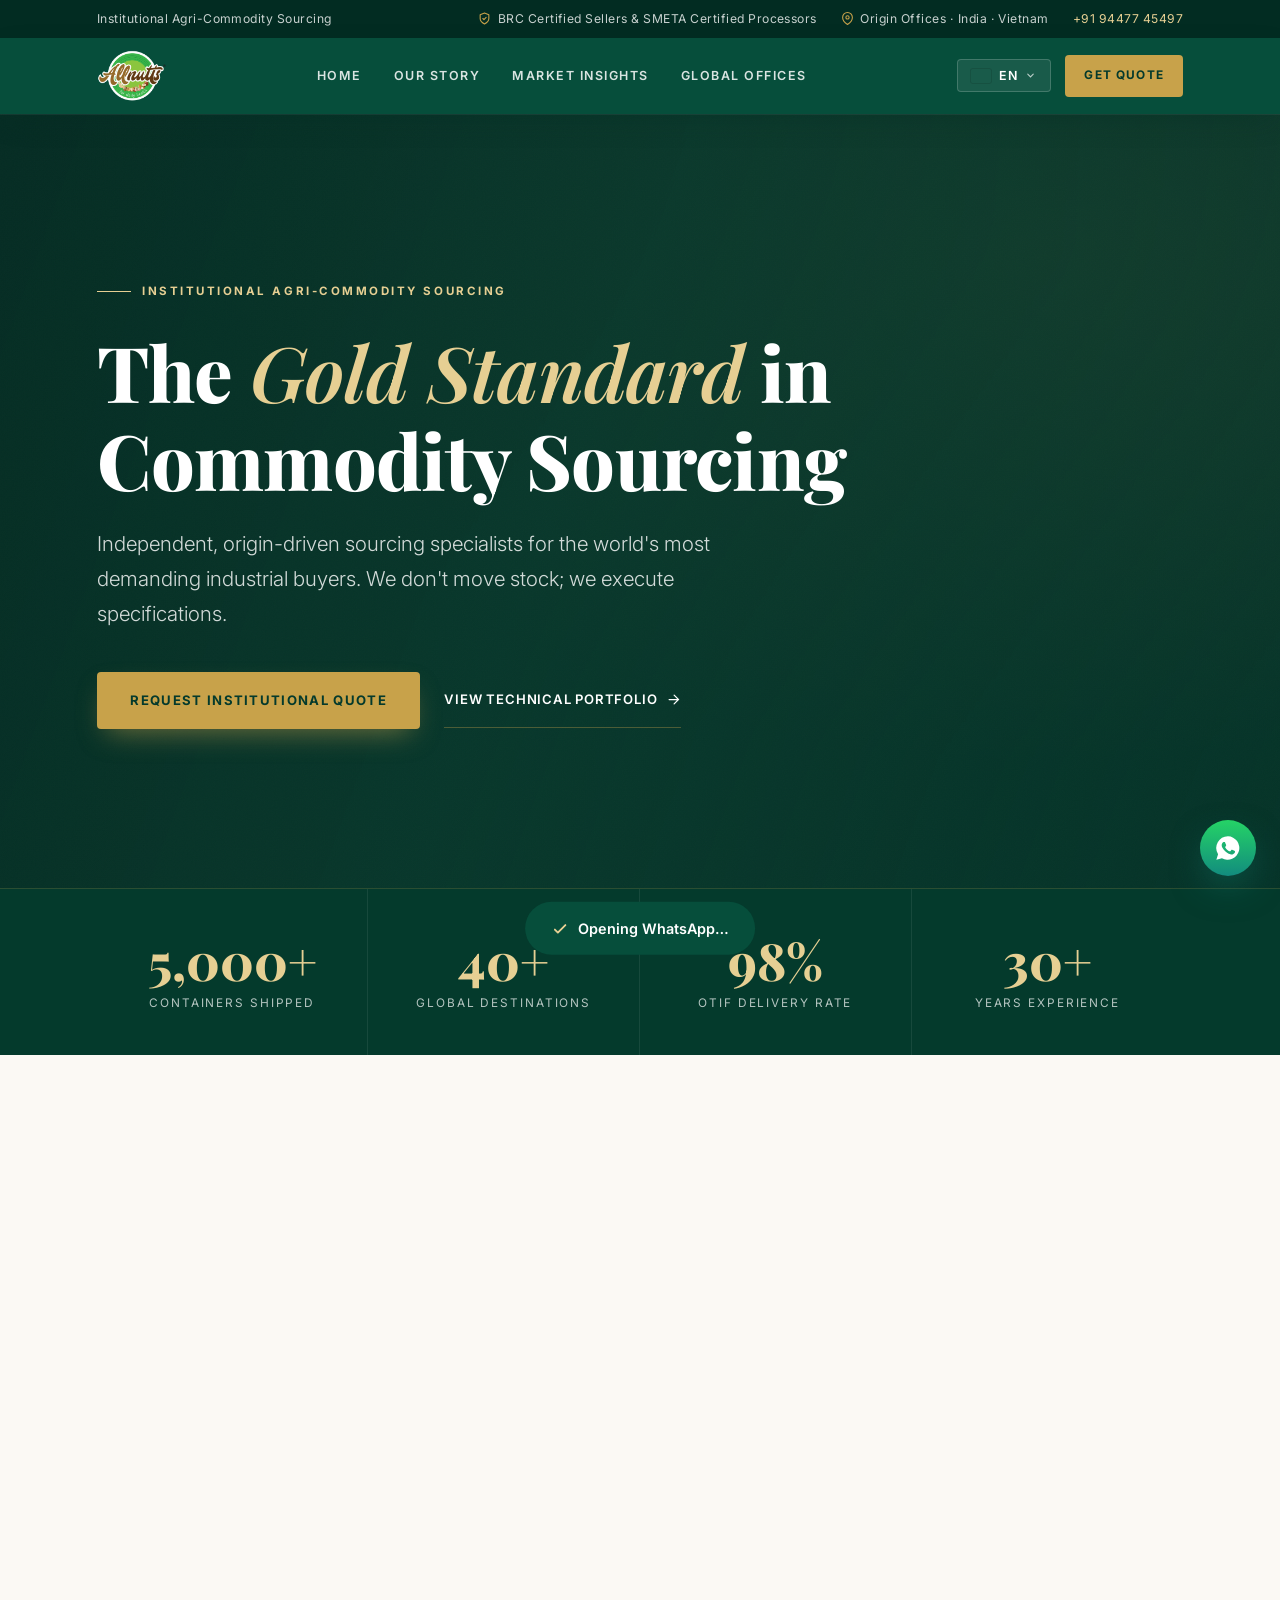
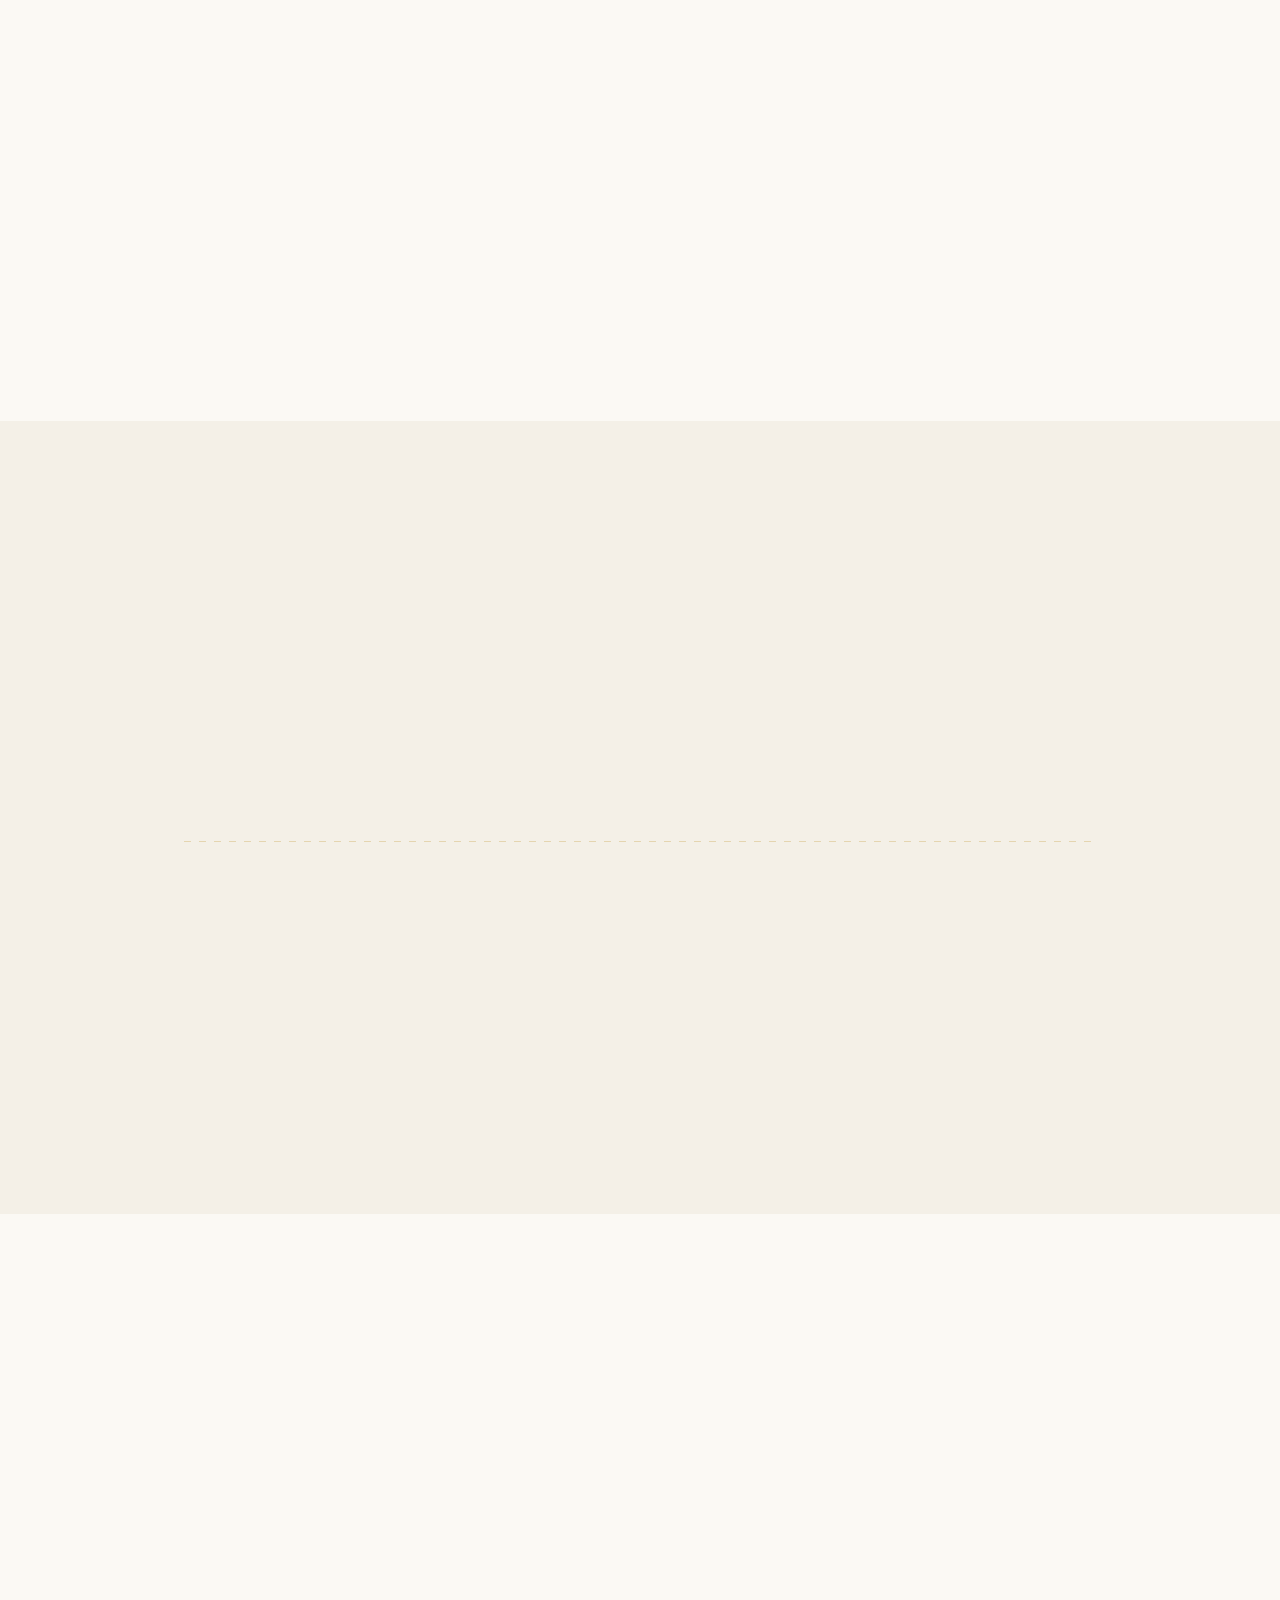
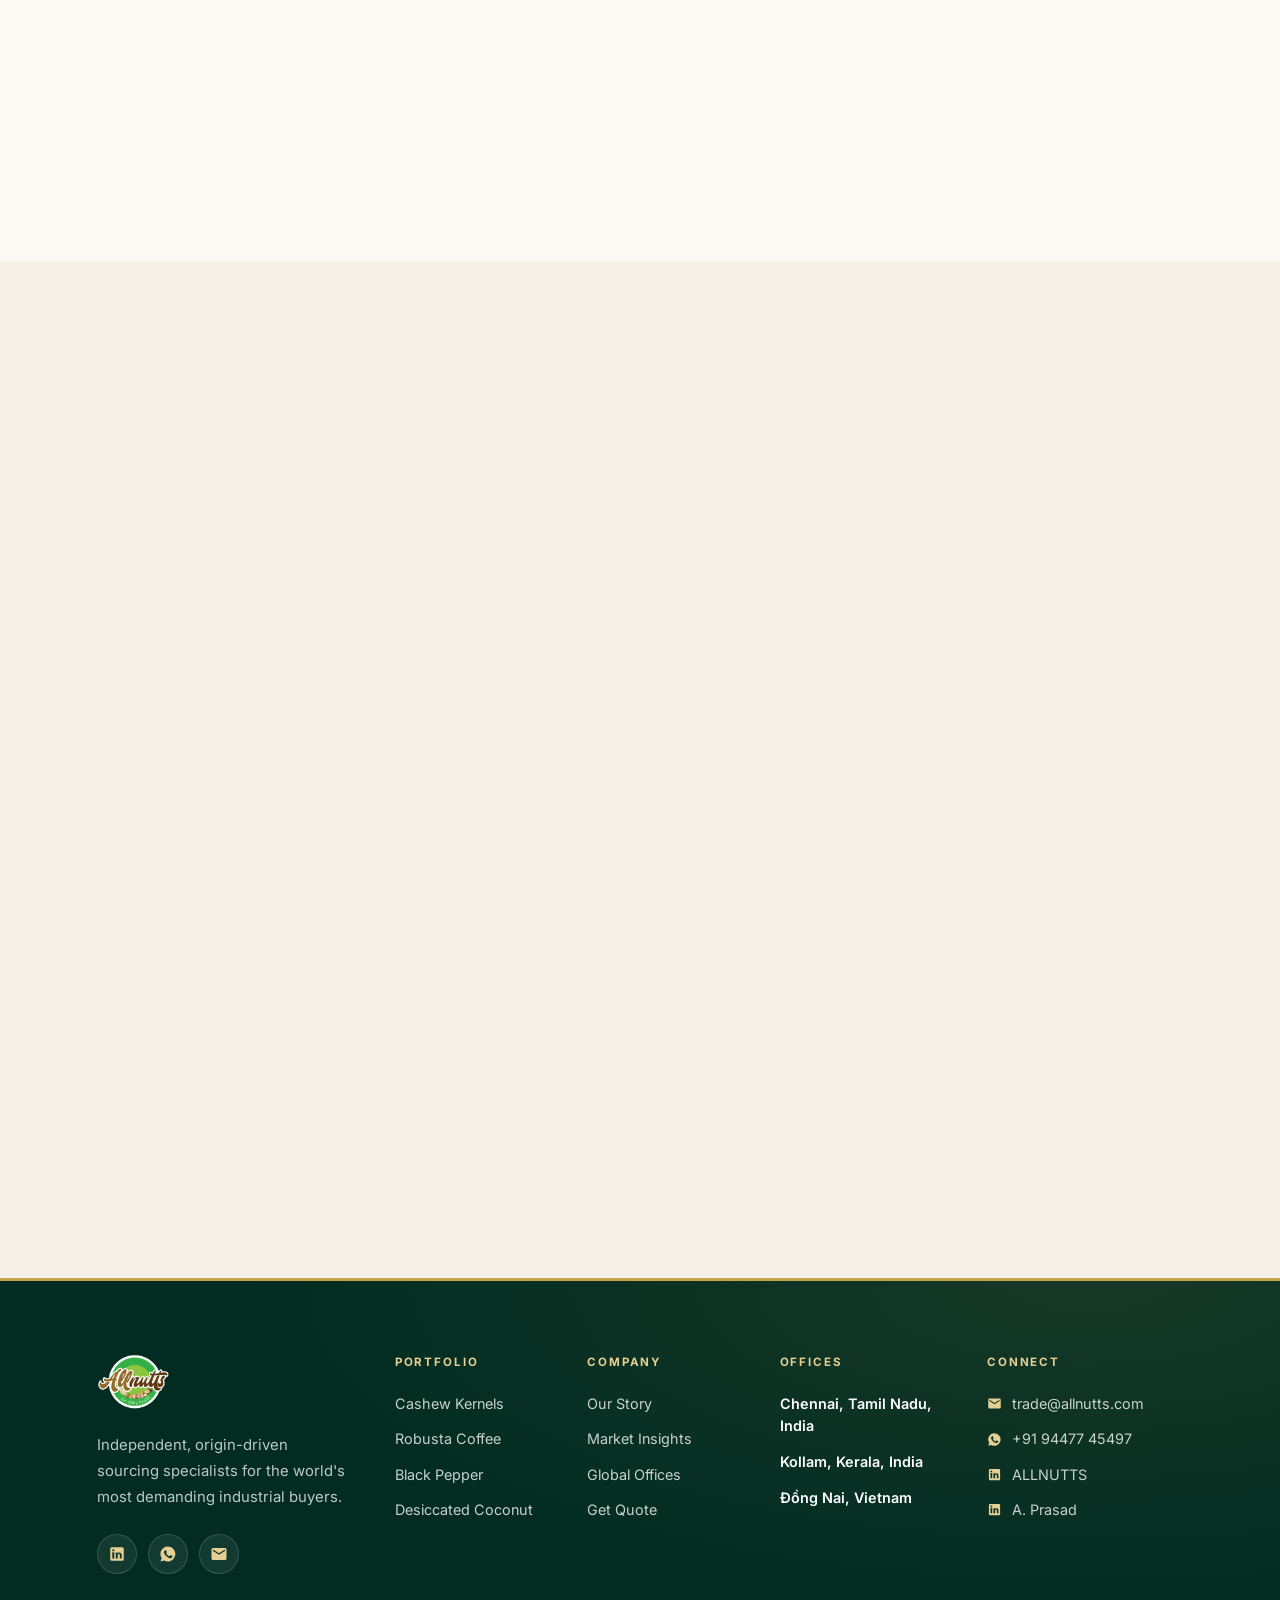
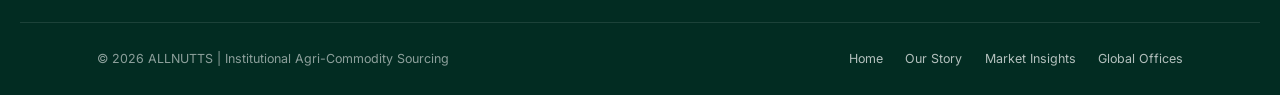
==== commit cab1c395: "v3.1.1 v3.1.1" ====
--- a/index.html
+++ b/index.html
@@ -21,7 +21,7 @@
     <div class="topbar-inner">
       <span data-i18n="top_tag">Institutional Agri-Commodity Sourcing</span>
       <div class="topbar-tags">
-        <span><svg viewBox="0 0 24 24" fill="none" stroke-width="2" stroke-linecap="round" stroke-linejoin="round"><path d="M12 22s8-4 8-10V5l-8-3-8 3v7c0 6 8 10 8 10z"/><path d="m9 12 2 2 4-4"/></svg><span data-i18n="top_verified">Third-Party &amp; In-House Quality Verified</span></span>
+        <span><svg viewBox="0 0 24 24" fill="none" stroke-width="2" stroke-linecap="round" stroke-linejoin="round"><path d="M12 22s8-4 8-10V5l-8-3-8 3v7c0 6 8 10 8 10z"/><path d="m9 12 2 2 4-4"/></svg><span data-i18n="top_verified">BRC Certified Sellers &amp; SMETA Certified Processors</span></span>
         <span><svg viewBox="0 0 24 24" fill="none" stroke-width="2" stroke-linecap="round" stroke-linejoin="round"><path d="M21 10c0 7-9 13-9 13s-9-6-9-13a9 9 0 0 1 18 0z"/><circle cx="12" cy="10" r="3"/></svg><span data-i18n="top_offices">Origin Offices · India · Vietnam</span></span>
         <a href="https://wa.me/919447745497" target="_blank" rel="noopener">+91 94477 45497</a>
       </div>
@@ -82,6 +82,31 @@
     </div>
   </div>
 
+  <!-- ===== COMPLIANCE BADGES ===== -->
+  <div class="compliance-strip reveal">
+    <div class="compliance-container">
+      <span class="compliance-title" data-i18n="compliance_title">Vetted Processor Network Standards</span>
+      <div class="compliance-grid">
+        <div class="compliance-item">
+          <span class="badge-code">BRC FOOD</span>
+          <span class="badge-desc" data-i18n="compliance_desc_brc">Global Food Safety Standard</span>
+        </div>
+        <div class="compliance-item">
+          <span class="badge-code">SEDEX SMETA</span>
+          <span class="badge-desc" data-i18n="compliance_desc_smeta">4-Pillar Social Audited</span>
+        </div>
+        <div class="compliance-item">
+          <span class="badge-code">ISO 22000</span>
+          <span class="badge-desc" data-i18n="compliance_desc_iso">Food Safety Management</span>
+        </div>
+        <div class="compliance-item">
+          <span class="badge-code">HACCP / FSMS</span>
+          <span class="badge-desc" data-i18n="compliance_desc_fsms">Hazard Analysis Certified</span>
+        </div>
+      </div>
+    </div>
+  </div>
+
   <!-- ===== PORTFOLIO ===== -->
   <section class="section-spacing" id="portfolio">
     <div class="container">
@@ -103,13 +128,51 @@
           </div>
           <div class="spec-scroll">
             <table class="spec-table">
-              <thead><tr><th>Grade</th><th>Size/Count</th><th>Color</th><th>Typical Origin</th><th>Application</th></tr></thead>
+              <thead>
+                <tr>
+                  <th>Grade / Type</th>
+                  <th>Size / Nut Count</th>
+                  <th>Moisture (Max)</th>
+                  <th>Broken/Splits (Max)</th>
+                  <th>Standard Packaging</th>
+                </tr>
+              </thead>
               <tbody>
-                <tr><td>W180</td><td>180 nuts/lb</td><td>White</td><td>Vietnam, India</td><td>Premium Retail</td></tr>
-                <tr><td>W240</td><td>240 nuts/lb</td><td>White</td><td>Vietnam, Africa</td><td>Industrial Premium</td></tr>
-                <tr><td>W320</td><td>320 nuts/lb</td><td>White</td><td>India, Vietnam</td><td>Standard Commercial</td></tr>
-                <tr><td>Splits</td><td>-</td><td>White/Cream</td><td>Multi-Origin</td><td>Processing/Oil</td></tr>
-                <tr><td>Pieces</td><td>-</td><td>Various</td><td>Multi-Origin</td><td>Sweets/Industrial</td></tr>
+                <tr>
+                  <td><strong>WW180</strong> (Premium Jumbo)</td>
+                  <td>160–180 nuts/lb</td>
+                  <td>5.0%</td>
+                  <td>10.0% w/w</td>
+                  <td>25 lbs x 2 Vacuum Pouches / Carton</td>
+                </tr>
+                <tr>
+                  <td><strong>WW240</strong> (Premium Large)</td>
+                  <td>220–240 nuts/lb</td>
+                  <td>5.0%</td>
+                  <td>10.0% w/w</td>
+                  <td>25 lbs x 2 Vacuum Pouches / Carton</td>
+                </tr>
+                <tr>
+                  <td><strong>WW320</strong> (Standard Commercial)</td>
+                  <td>300–320 nuts/lb</td>
+                  <td>5.0%</td>
+                  <td>10.0% w/w</td>
+                  <td>25 lbs x 2 Vacuum Pouches / Carton</td>
+                </tr>
+                <tr>
+                  <td><strong>WS / LWP</strong> (Splits &amp; Pieces)</td>
+                  <td>N/A</td>
+                  <td>5.0%</td>
+                  <td>N/A</td>
+                  <td>25 lbs x 2 Vacuum Pouches / Carton</td>
+                </tr>
+                <tr>
+                  <td><strong>Raw Cashew Nuts (RCN)</strong></td>
+                  <td>180–200 nuts/kg</td>
+                  <td>8.0% - 10.0%</td>
+                  <td>KOR: 46-52 lbs</td>
+                  <td>80kg Jute Bags</td>
+                </tr>
               </tbody>
             </table>
           </div>
@@ -128,11 +191,44 @@
           </div>
           <div class="spec-scroll">
             <table class="spec-table">
-              <thead><tr><th>Grade</th><th>Screen Size</th><th>Defect Level</th><th>Origin</th><th>Profile</th></tr></thead>
+              <thead>
+                <tr>
+                  <th>Grade</th>
+                  <th>Screen Size</th>
+                  <th>Moisture (Max)</th>
+                  <th>Foreign Matter (Max)</th>
+                  <th>Black &amp; Broken (Max)</th>
+                </tr>
+              </thead>
               <tbody>
-                <tr><td>Grade 1</td><td>Screen 18</td><td>Low</td><td>Vietnam, Uganda</td><td>Strong, Full-body</td></tr>
-                <tr><td>Grade 2</td><td>Screen 16</td><td>Moderate</td><td>Vietnam</td><td>Commercial Roast</td></tr>
-                <tr><td>Polished</td><td>Standard</td><td>Low</td><td>Uganda</td><td>Bright, Clean</td></tr>
+                <tr>
+                  <td><strong>Grade 1 (Screen 18)</strong></td>
+                  <td>Min 90% &gt; 7.1mm</td>
+                  <td>12.5%</td>
+                  <td>0.5%</td>
+                  <td>2.0%</td>
+                </tr>
+                <tr>
+                  <td><strong>Grade 2 (Screen 16)</strong></td>
+                  <td>Min 90% &gt; 6.3mm</td>
+                  <td>12.5%</td>
+                  <td>1.0%</td>
+                  <td>5.0%</td>
+                </tr>
+                <tr>
+                  <td><strong>Grade 2 (Screen 15)</strong></td>
+                  <td>Min 90% &gt; 6.0mm</td>
+                  <td>12.5%</td>
+                  <td>1.0%</td>
+                  <td>5.0%</td>
+                </tr>
+                <tr>
+                  <td><strong>Polished (Wet/Dry)</strong></td>
+                  <td>Screen 16 / 18</td>
+                  <td>12.5%</td>
+                  <td>0.2%</td>
+                  <td>1.0%</td>
+                </tr>
               </tbody>
             </table>
           </div>
@@ -151,11 +247,44 @@
           </div>
           <div class="spec-scroll">
             <table class="spec-table">
-              <thead><tr><th>Grade</th><th>Cut</th><th>Fat Content</th><th>Origin</th><th>Application</th></tr></thead>
+              <thead>
+                <tr>
+                  <th>Grade / Type</th>
+                  <th>Cut / Granulation</th>
+                  <th>Fat Content</th>
+                  <th>Moisture (Max)</th>
+                  <th>FFA (Max)</th>
+                </tr>
+              </thead>
               <tbody>
-                <tr><td>High Fat</td><td>Fine / Medium</td><td>60–65%</td><td>Vietnam</td><td>Bakery &amp; Confectionery</td></tr>
-                <tr><td>Low Fat</td><td>Fine</td><td>≤ 35%</td><td>Vietnam</td><td>Reduced-Fat Blends</td></tr>
-                <tr><td>Macaroon</td><td>Extra Fine</td><td>60–65%</td><td>Vietnam</td><td>Premium Bakery</td></tr>
+                <tr>
+                  <td><strong>High Fat Fine</strong></td>
+                  <td>Fine (Uniform)</td>
+                  <td>60% – 65%</td>
+                  <td>3.0%</td>
+                  <td>0.3%</td>
+                </tr>
+                <tr>
+                  <td><strong>High Fat Medium</strong></td>
+                  <td>Medium (Granular)</td>
+                  <td>60% – 65%</td>
+                  <td>3.0%</td>
+                  <td>0.3%</td>
+                </tr>
+                <tr>
+                  <td><strong>Low Fat Fine</strong></td>
+                  <td>Fine</td>
+                  <td>Max 35.0%</td>
+                  <td>3.0%</td>
+                  <td>0.3%</td>
+                </tr>
+                <tr>
+                  <td><strong>Macaroon / Fancy</strong></td>
+                  <td>Fancy Cuts / Thread</td>
+                  <td>60% – 65%</td>
+                  <td>3.5%</td>
+                  <td>0.3%</td>
+                </tr>
               </tbody>
             </table>
           </div>
@@ -174,11 +303,44 @@
           </div>
           <div class="spec-scroll">
             <table class="spec-table">
-              <thead><tr><th>Grade</th><th>Density/ASTA</th><th>Sourcing</th><th>Quality</th></tr></thead>
+              <thead>
+                <tr>
+                  <th>Grade / Type</th>
+                  <th>Density</th>
+                  <th>Moisture (Max)</th>
+                  <th>Admixture (Max)</th>
+                  <th>Piperine (Min)</th>
+                </tr>
+              </thead>
               <tbody>
-                <tr><td>ASTA 570</td><td>High Density</td><td>Vietnam, Brazil</td><td>Premium Export</td></tr>
-                <tr><td>FAQ 550</td><td>Standard</td><td>Vietnam</td><td>High Oil Content</td></tr>
-                <tr><td>FAQ 500</td><td>Standard</td><td>Brazil</td><td>Commercial Grade</td></tr>
+                <tr>
+                  <td><strong>Black Pepper ASTA</strong></td>
+                  <td>570 g/l</td>
+                  <td>12.5%</td>
+                  <td>0.2%</td>
+                  <td>4.0%</td>
+                </tr>
+                <tr>
+                  <td><strong>Black Pepper FAQ 550</strong></td>
+                  <td>550 g/l</td>
+                  <td>13.0%</td>
+                  <td>0.5%</td>
+                  <td>4.0%</td>
+                </tr>
+                <tr>
+                  <td><strong>Black Pepper FAQ 500</strong></td>
+                  <td>500 g/l</td>
+                  <td>13.5%</td>
+                  <td>1.0%</td>
+                  <td>3.5%</td>
+                </tr>
+                <tr>
+                  <td><strong>White Pepper (Double Wash)</strong></td>
+                  <td>630 g/l</td>
+                  <td>13.0%</td>
+                  <td>0.2%</td>
+                  <td>4.0%</td>
+                </tr>
               </tbody>
             </table>
           </div>
@@ -196,11 +358,11 @@
         <p data-i18n="flow_p">Our 5-step protocol ensures zero-risk procurement for our clients.</p>
       </div>
       <div class="workflow">
-        <div class="step reveal"><div class="step-node">1</div><h3 data-i18n="flow1_t">Inquiry</h3><p data-i18n="flow1_p">Detailed spec alignment and target price analysis.</p></div>
-        <div class="step reveal"><div class="step-node">2</div><h3 data-i18n="flow2_t">Sampling</h3><p data-i18n="flow2_p">Pre-contract sample approval from the specific origin lot.</p></div>
-        <div class="step reveal"><div class="step-node">3</div><h3 data-i18n="flow3_t">Contract</h3><p data-i18n="flow3_p">Strict legally-binding terms based on approved samples.</p></div>
-        <div class="step reveal"><div class="step-node">4</div><h3 data-i18n="flow4_t">Verification</h3><p data-i18n="flow4_p">3rd party inspection (SGS/Intertek) before vessel loading.</p></div>
-        <div class="step reveal"><div class="step-node">5</div><h3 data-i18n="flow5_t">Delivery</h3><p data-i18n="flow5_p">Direct shipment with full tracking and documentation.</p></div>
+        <div class="step reveal"><div class="step-node">1</div><h3 data-i18n="flow1_t">1. Inquiry &amp; Spec Alignment</h3><p data-i18n="flow1_p">We receive the inquiry and align on exact specs, quality parameters, and certification preferences (BRC, SMETA, ISO).</p></div>
+        <div class="step reveal"><div class="step-node">2</div><h3 data-i18n="flow2_t">2. Lot Matching &amp; Pre-Inspection</h3><p data-i18n="flow2_p">We search our vetted network, conduct physical pre-inspections of lots, and approve the lots matching customer preferences.</p></div>
+        <div class="step reveal"><div class="step-node">3</div><h3 data-i18n="flow3_t">3. Contract Safeguard</h3><p data-i18n="flow3_p">Formulate strict legally-binding contracts based on pre-inspected and approved lots to eliminate default risks.</p></div>
+        <div class="step reveal"><div class="step-node">4</div><h3 data-i18n="flow4_t">4. Strict Cargo Verification</h3><p data-i18n="flow4_p">Double-layer check (independent 3rd party like SGS + in-house quality team) for every cargo shipment (big or small) prior to vessel loading.</p></div>
+        <div class="step reveal"><div class="step-node">5</div><h3 data-i18n="flow5_t">5. Delivery &amp; Claims Support</h3><p data-i18n="flow5_p">Direct shipment logistics management + active support in claims investigation and settlement in case of unforeseen events, plus continuous market intel to keep you ahead.</p></div>
       </div>
     </div>
   </section>
@@ -255,7 +417,6 @@
               <option data-i18n-opt="opt_coffee">Robusta Coffee</option>
               <option data-i18n-opt="opt_pepper">Black Pepper</option>
               <option data-i18n-opt="opt_coconut">Desiccated Coconut</option>
-              <option data-i18n-opt="opt_peanuts">Peanuts</option>
             </select>
           </div>
           <div class="field full-width">
--- a/style.css
+++ b/style.css
@@ -404,6 +404,80 @@
   margin: 0;
 }
 
+/* =================== COMPLIANCE SHIELD STRIP =================== */
+.compliance-strip {
+  background: var(--emerald-900);
+  border-top: 1px solid rgba(200, 162, 74, 0.15);
+  border-bottom: 1px solid rgba(200, 162, 74, 0.15);
+  padding: 3.5rem 0;
+}
+.compliance-container {
+  max-width: var(--container);
+  margin: 0 auto;
+  padding: 0 var(--pad-x);
+  text-align: center;
+}
+.compliance-title {
+  display: block;
+  font-family: 'Playfair Display', serif;
+  color: var(--gold-soft);
+  font-size: 1.15rem;
+  font-weight: 600;
+  letter-spacing: 0.12em;
+  margin-bottom: 2.2rem;
+  text-transform: uppercase;
+}
+.compliance-grid {
+  display: grid;
+  grid-template-columns: repeat(4, 1fr);
+  gap: 2rem;
+}
+.compliance-item {
+  background: rgba(255, 255, 255, 0.02);
+  border: 1px solid rgba(200, 162, 74, 0.15);
+  border-radius: var(--r-md);
+  padding: 1.8rem 1.2rem;
+  display: flex;
+  flex-direction: column;
+  align-items: center;
+  justify-content: center;
+  transition: all 0.3s cubic-bezier(0.16, 1, 0.3, 1);
+}
+.compliance-item:hover {
+  border-color: var(--gold-bright);
+  background: rgba(255, 255, 255, 0.05);
+  transform: translateY(-3px);
+}
+.badge-code {
+  color: var(--gold-bright);
+  font-size: 1.05rem;
+  font-weight: 700;
+  letter-spacing: 0.08em;
+  margin-bottom: 0.5rem;
+}
+.badge-desc {
+  color: rgba(255, 255, 255, 0.65);
+  font-size: 0.76rem;
+  margin: 0;
+  line-height: 1.4;
+  letter-spacing: 0.02em;
+}
+@media (max-width: 920px) {
+  .compliance-grid {
+    grid-template-columns: repeat(2, 1fr);
+    gap: 1.5rem;
+  }
+}
+@media (max-width: 500px) {
+  .compliance-grid {
+    grid-template-columns: 1fr;
+    gap: 1.2rem;
+  }
+  .compliance-strip {
+    padding: 2.5rem 0;
+  }
+}
+
 /* =================== SECTIONS =================== */
 .section-spacing { padding: 7rem 0; }
 .section-spacing.tight { padding: 5rem 0; }
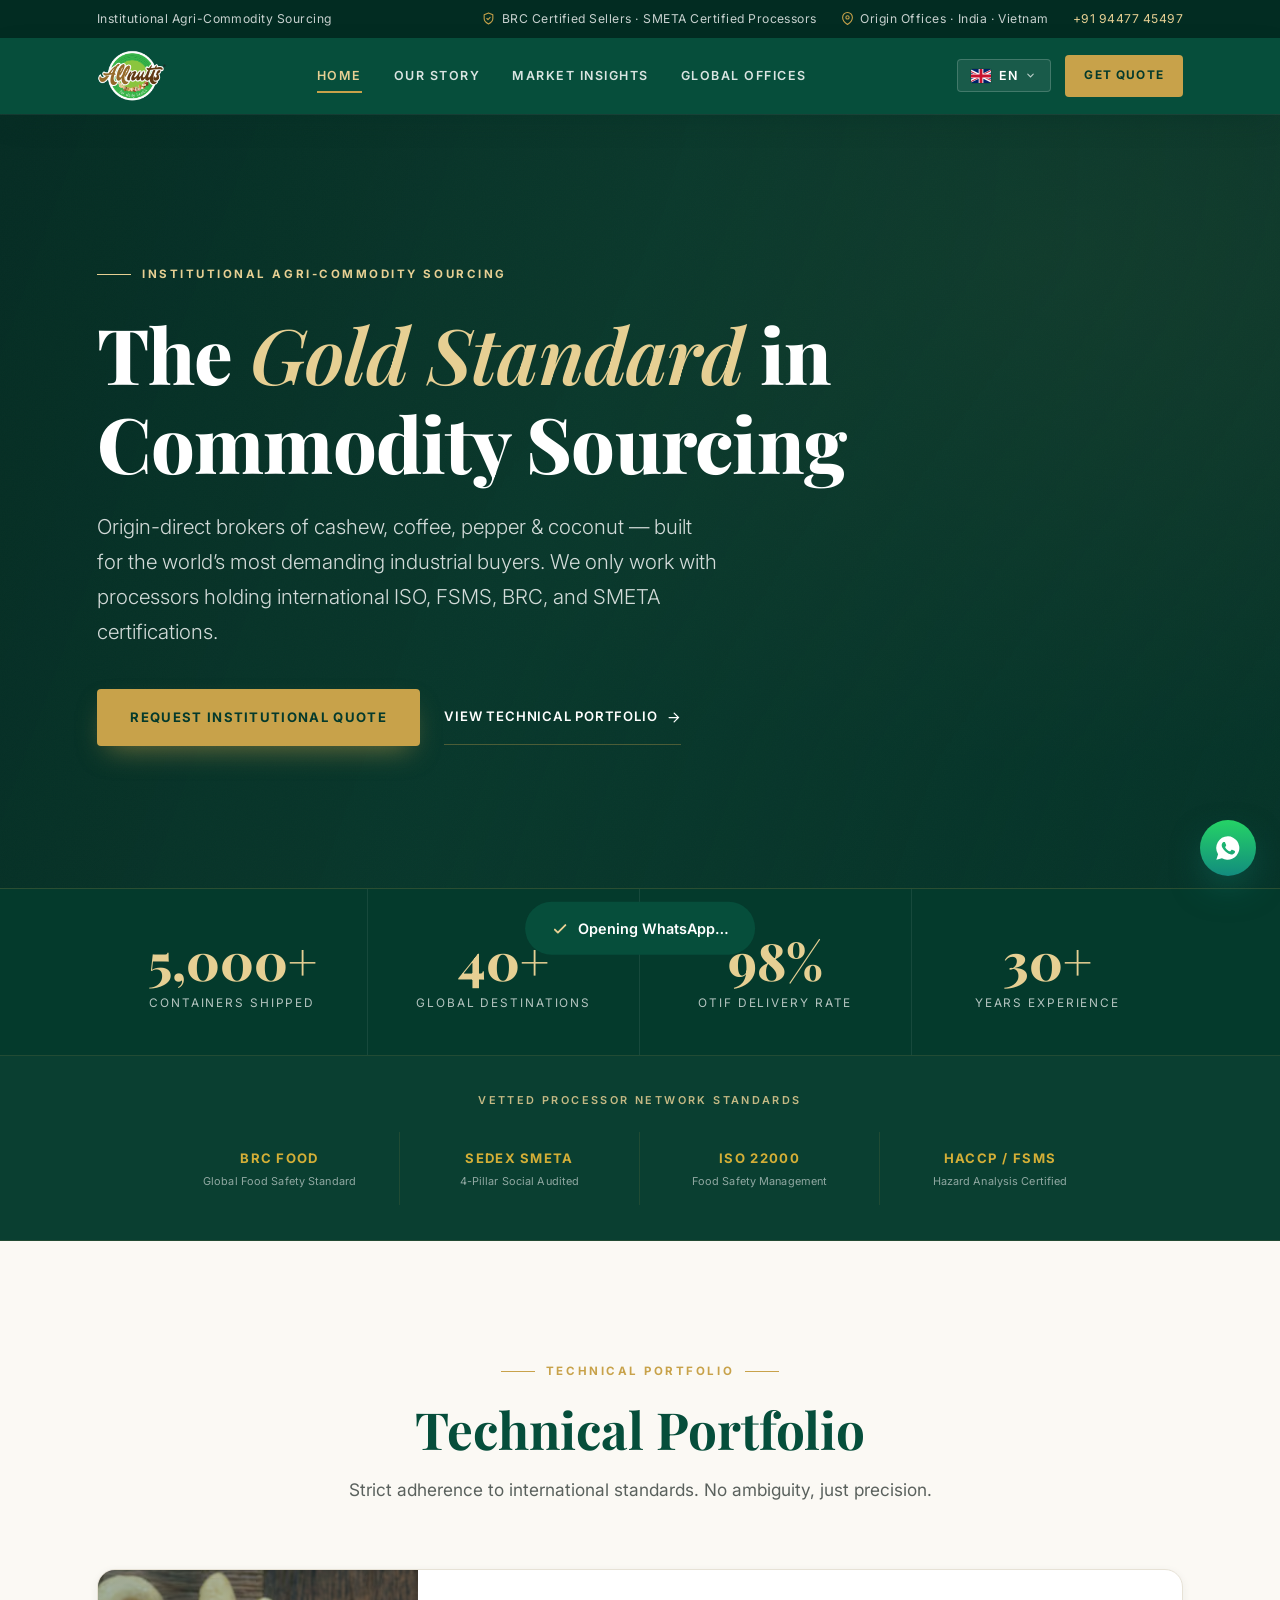
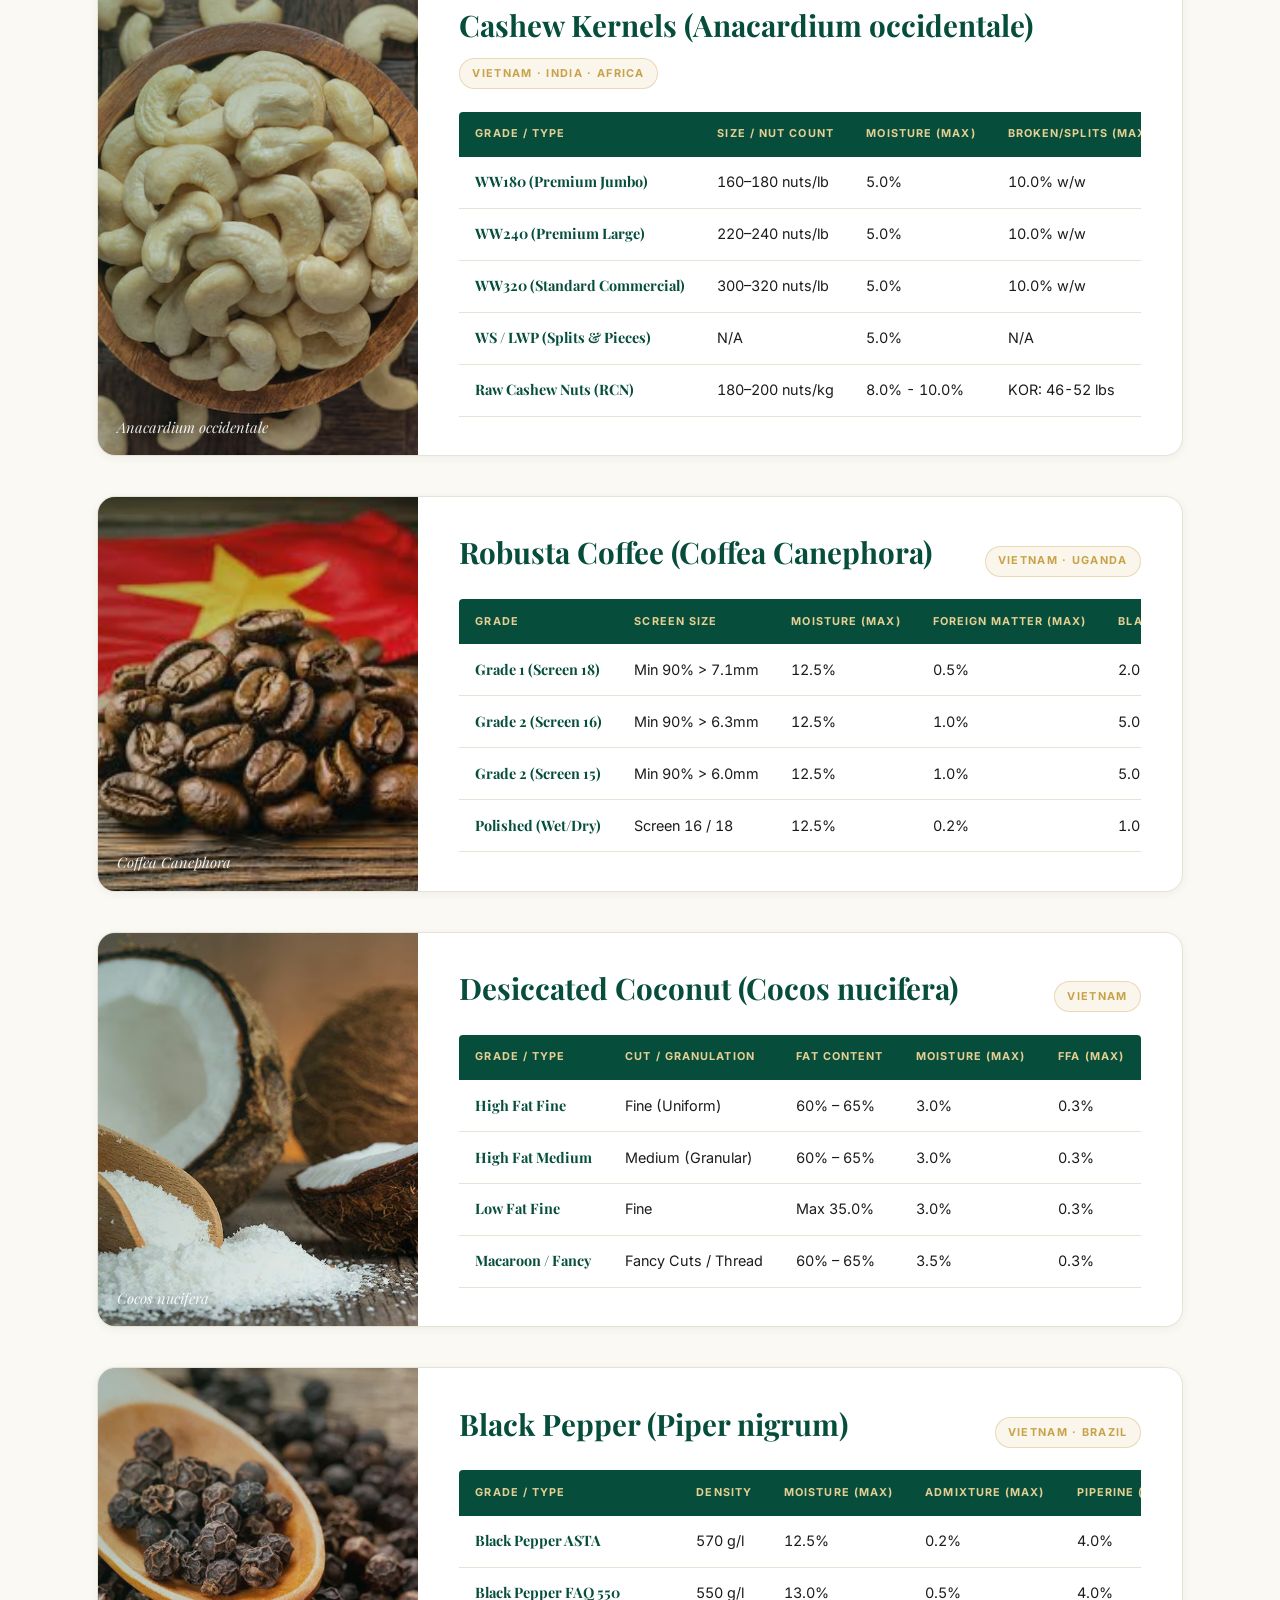
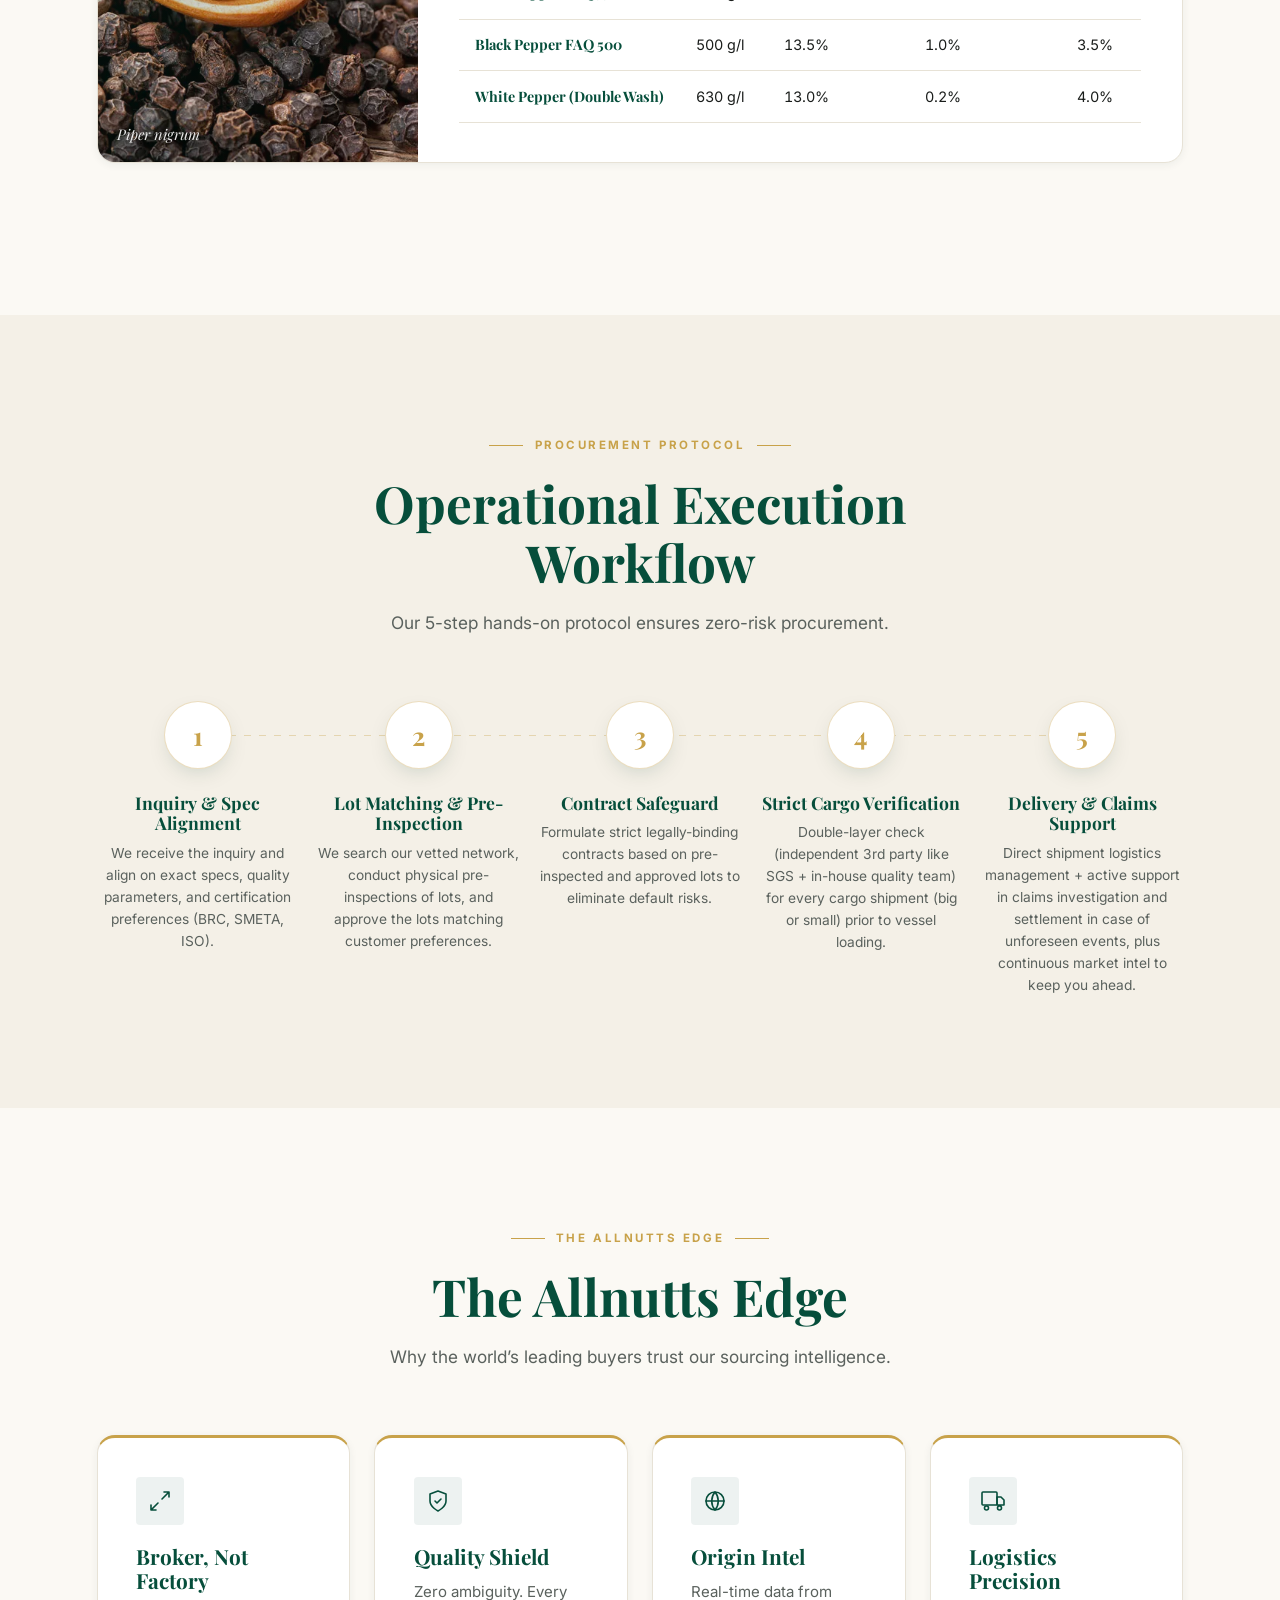
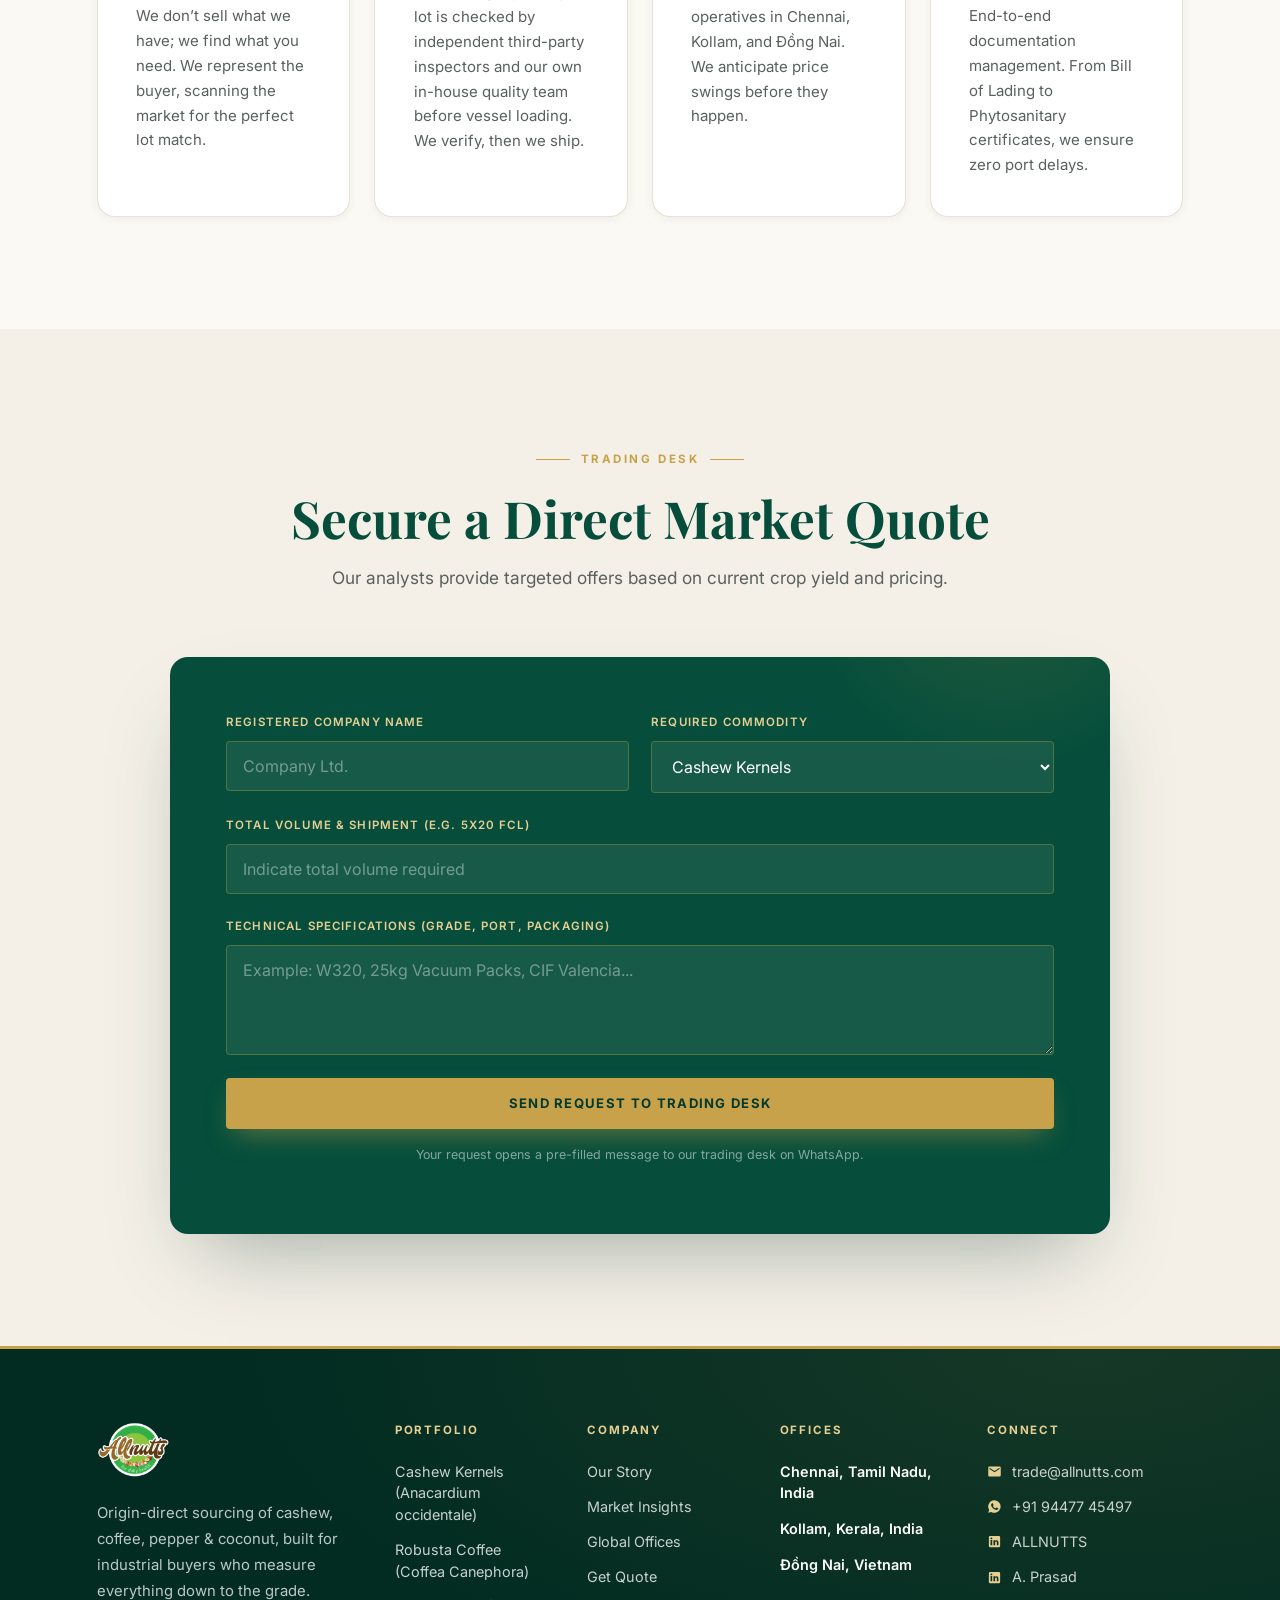
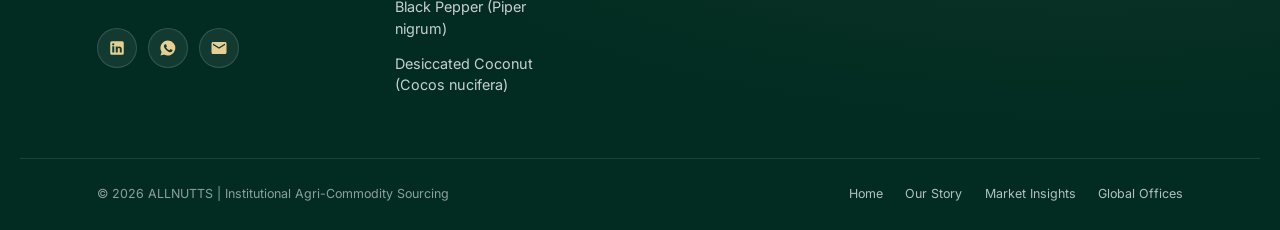
==== commit b30144a0: "v3.3.1 V3.3.1" ====
--- a/index.html
+++ b/index.html
@@ -358,11 +358,11 @@
         <p data-i18n="flow_p">Our 5-step protocol ensures zero-risk procurement for our clients.</p>
       </div>
       <div class="workflow">
-        <div class="step reveal"><div class="step-node">1</div><h3 data-i18n="flow1_t">1. Inquiry &amp; Spec Alignment</h3><p data-i18n="flow1_p">We receive the inquiry and align on exact specs, quality parameters, and certification preferences (BRC, SMETA, ISO).</p></div>
-        <div class="step reveal"><div class="step-node">2</div><h3 data-i18n="flow2_t">2. Lot Matching &amp; Pre-Inspection</h3><p data-i18n="flow2_p">We search our vetted network, conduct physical pre-inspections of lots, and approve the lots matching customer preferences.</p></div>
-        <div class="step reveal"><div class="step-node">3</div><h3 data-i18n="flow3_t">3. Contract Safeguard</h3><p data-i18n="flow3_p">Formulate strict legally-binding contracts based on pre-inspected and approved lots to eliminate default risks.</p></div>
-        <div class="step reveal"><div class="step-node">4</div><h3 data-i18n="flow4_t">4. Strict Cargo Verification</h3><p data-i18n="flow4_p">Double-layer check (independent 3rd party like SGS + in-house quality team) for every cargo shipment (big or small) prior to vessel loading.</p></div>
-        <div class="step reveal"><div class="step-node">5</div><h3 data-i18n="flow5_t">5. Delivery &amp; Claims Support</h3><p data-i18n="flow5_p">Direct shipment logistics management + active support in claims investigation and settlement in case of unforeseen events, plus continuous market intel to keep you ahead.</p></div>
+        <div class="step reveal"><div class="step-node">1</div><h3 data-i18n="flow1_t">Inquiry &amp; Spec Alignment</h3><p data-i18n="flow1_p">We receive the inquiry and align on exact specs, quality parameters, and certification preferences (BRC, SMETA, ISO).</p></div>
+        <div class="step reveal"><div class="step-node">2</div><h3 data-i18n="flow2_t">Lot Matching &amp; Pre-Inspection</h3><p data-i18n="flow2_p">We search our vetted network, conduct physical pre-inspections of lots, and approve the lots matching customer preferences.</p></div>
+        <div class="step reveal"><div class="step-node">3</div><h3 data-i18n="flow3_t">Contract Safeguard</h3><p data-i18n="flow3_p">Formulate strict legally-binding contracts based on pre-inspected and approved lots to eliminate default risks.</p></div>
+        <div class="step reveal"><div class="step-node">4</div><h3 data-i18n="flow4_t">Strict Cargo Verification</h3><p data-i18n="flow4_p">Double-layer check (independent 3rd party like SGS + in-house quality team) for every cargo shipment (big or small) prior to vessel loading.</p></div>
+        <div class="step reveal"><div class="step-node">5</div><h3 data-i18n="flow5_t">Delivery &amp; Claims Support</h3><p data-i18n="flow5_p">Direct shipment logistics management + active support in claims investigation and settlement in case of unforeseen events, plus continuous market intel to keep you ahead.</p></div>
       </div>
     </div>
   </section>
--- a/style.css
+++ b/style.css
@@ -406,75 +406,107 @@
 
 /* =================== COMPLIANCE SHIELD STRIP =================== */
 .compliance-strip {
-  background: var(--emerald-900);
-  border-top: 1px solid rgba(200, 162, 74, 0.15);
-  border-bottom: 1px solid rgba(200, 162, 74, 0.15);
-  padding: 3.5rem 0;
+  background: var(--emerald-800);
+  border-top: 1px solid rgba(200, 162, 74, 0.12);
+  border-bottom: 1px solid rgba(200, 162, 74, 0.12);
+  padding: 2.2rem 0;
 }
 .compliance-container {
   max-width: var(--container);
   margin: 0 auto;
   padding: 0 var(--pad-x);
-  text-align: center;
 }
 .compliance-title {
   display: block;
-  font-family: 'Playfair Display', serif;
+  text-align: center;
+  font-family: 'Inter', sans-serif;
   color: var(--gold-soft);
-  font-size: 1.15rem;
+  font-size: 0.68rem;
   font-weight: 600;
-  letter-spacing: 0.12em;
-  margin-bottom: 2.2rem;
+  letter-spacing: 0.22em;
+  margin-bottom: 1.4rem;
   text-transform: uppercase;
+  opacity: 0.85;
 }
 .compliance-grid {
-  display: grid;
-  grid-template-columns: repeat(4, 1fr);
-  gap: 2rem;
+  display: flex;
+  justify-content: center;
+  align-items: stretch;
+  gap: 0;
 }
 .compliance-item {
-  background: rgba(255, 255, 255, 0.02);
-  border: 1px solid rgba(200, 162, 74, 0.15);
-  border-radius: var(--r-md);
-  padding: 1.8rem 1.2rem;
+  flex: 1;
+  max-width: 240px;
+  padding: 1rem 1.6rem;
   display: flex;
   flex-direction: column;
   align-items: center;
   justify-content: center;
-  transition: all 0.3s cubic-bezier(0.16, 1, 0.3, 1);
+  text-align: center;
+  border-right: 1px solid rgba(200, 162, 74, 0.12);
+  transition: background 0.3s ease;
+}
+.compliance-item:last-child {
+  border-right: none;
 }
 .compliance-item:hover {
-  border-color: var(--gold-bright);
-  background: rgba(255, 255, 255, 0.05);
-  transform: translateY(-3px);
+  background: rgba(200, 162, 74, 0.05);
 }
 .badge-code {
   color: var(--gold-bright);
-  font-size: 1.05rem;
+  font-family: 'Inter', sans-serif;
+  font-size: 0.82rem;
   font-weight: 700;
-  letter-spacing: 0.08em;
-  margin-bottom: 0.5rem;
+  letter-spacing: 0.10em;
+  margin-bottom: 0.3rem;
+  white-space: nowrap;
 }
 .badge-desc {
-  color: rgba(255, 255, 255, 0.65);
-  font-size: 0.76rem;
+  color: rgba(255, 255, 255, 0.55);
+  font-size: 0.68rem;
   margin: 0;
-  line-height: 1.4;
-  letter-spacing: 0.02em;
+  line-height: 1.35;
+  letter-spacing: 0.01em;
 }
 @media (max-width: 920px) {
   .compliance-grid {
-    grid-template-columns: repeat(2, 1fr);
-    gap: 1.5rem;
+    flex-wrap: wrap;
+    justify-content: center;
+  }
+  .compliance-item {
+    flex: 0 0 50%;
+    max-width: 50%;
+    border-right: none;
+    border-bottom: 1px solid rgba(200, 162, 74, 0.08);
+    padding: 1rem 1.2rem;
+  }
+  .compliance-item:nth-child(odd) {
+    border-right: 1px solid rgba(200, 162, 74, 0.08);
+  }
+  .compliance-item:nth-last-child(-n+2) {
+    border-bottom: none;
   }
 }
 @media (max-width: 500px) {
   .compliance-grid {
-    grid-template-columns: 1fr;
-    gap: 1.2rem;
+    flex-direction: column;
+    align-items: center;
+  }
+  .compliance-item {
+    flex: 0 0 100%;
+    max-width: 100%;
+    border-right: none;
+    border-bottom: 1px solid rgba(200, 162, 74, 0.08);
+    padding: 0.8rem 1rem;
+  }
+  .compliance-item:nth-child(odd) {
+    border-right: none;
+  }
+  .compliance-item:last-child {
+    border-bottom: none;
   }
   .compliance-strip {
-    padding: 2.5rem 0;
+    padding: 1.6rem 0;
   }
 }
 
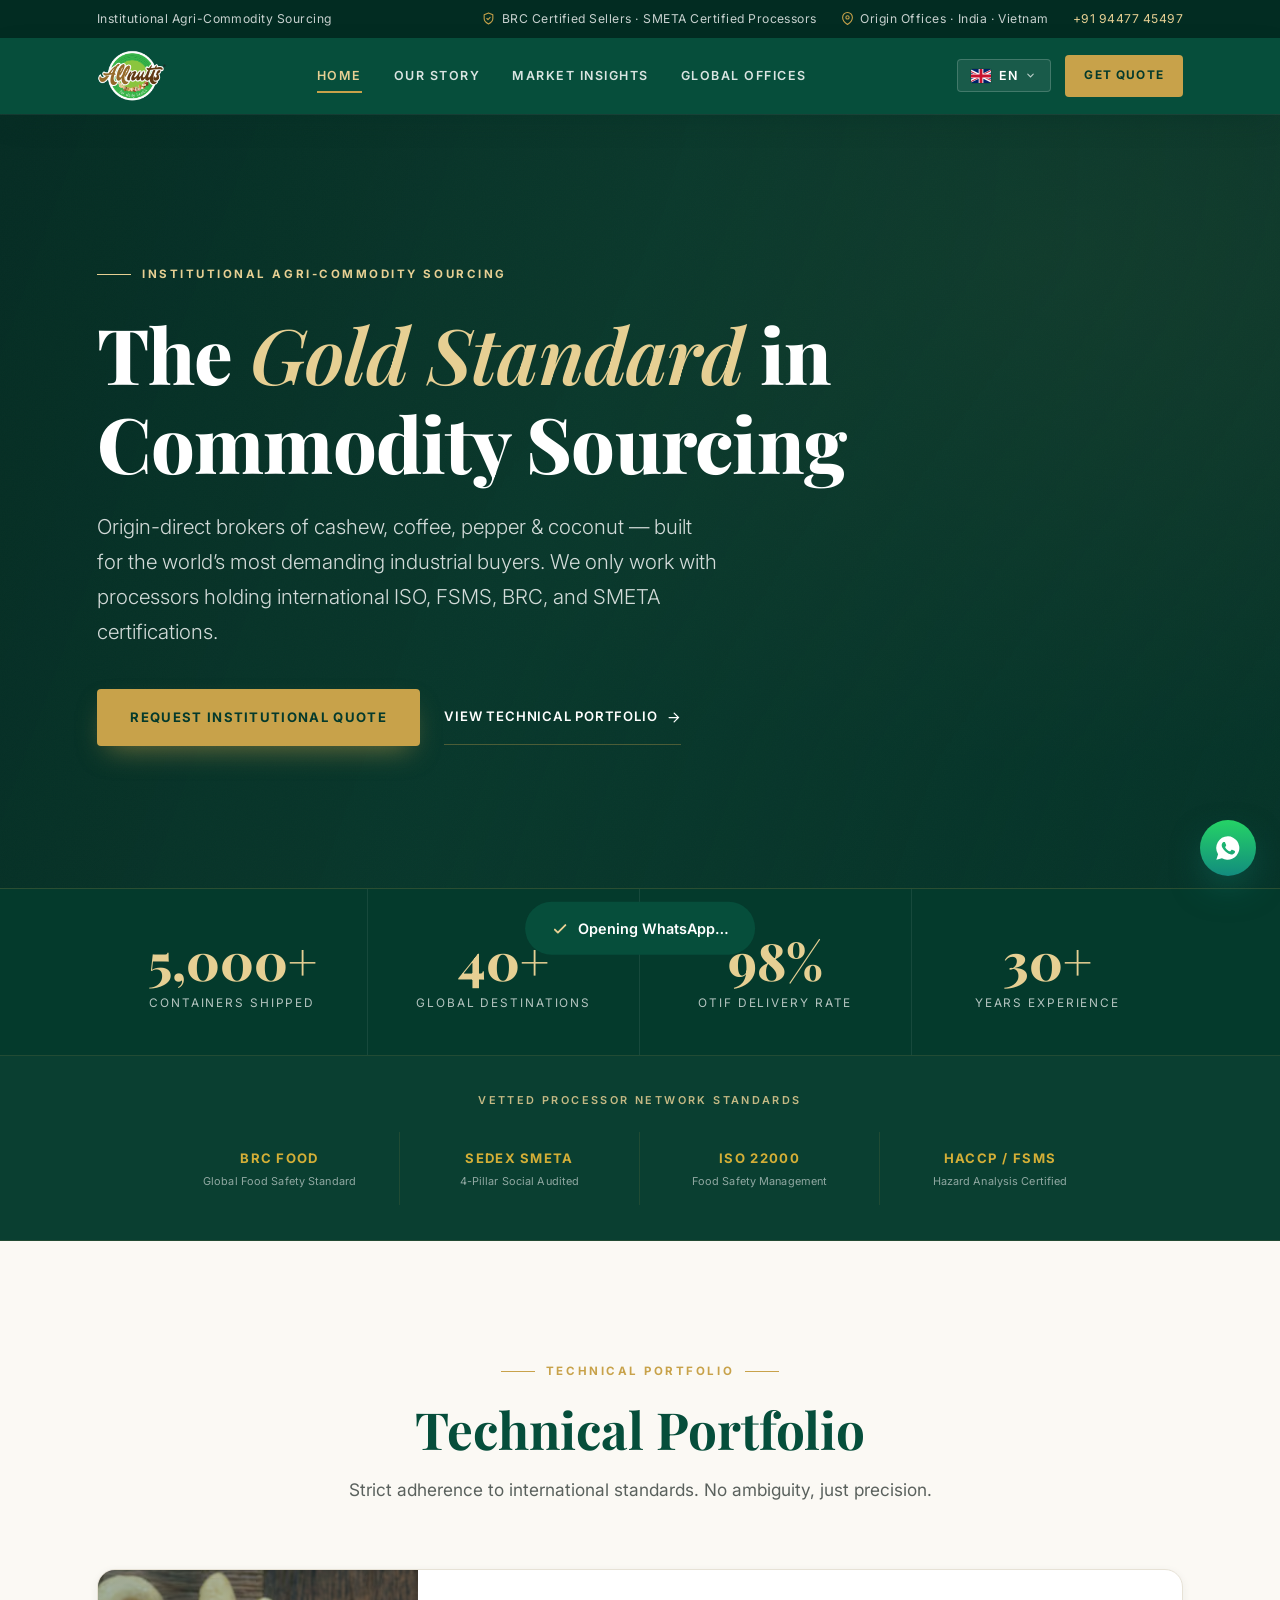
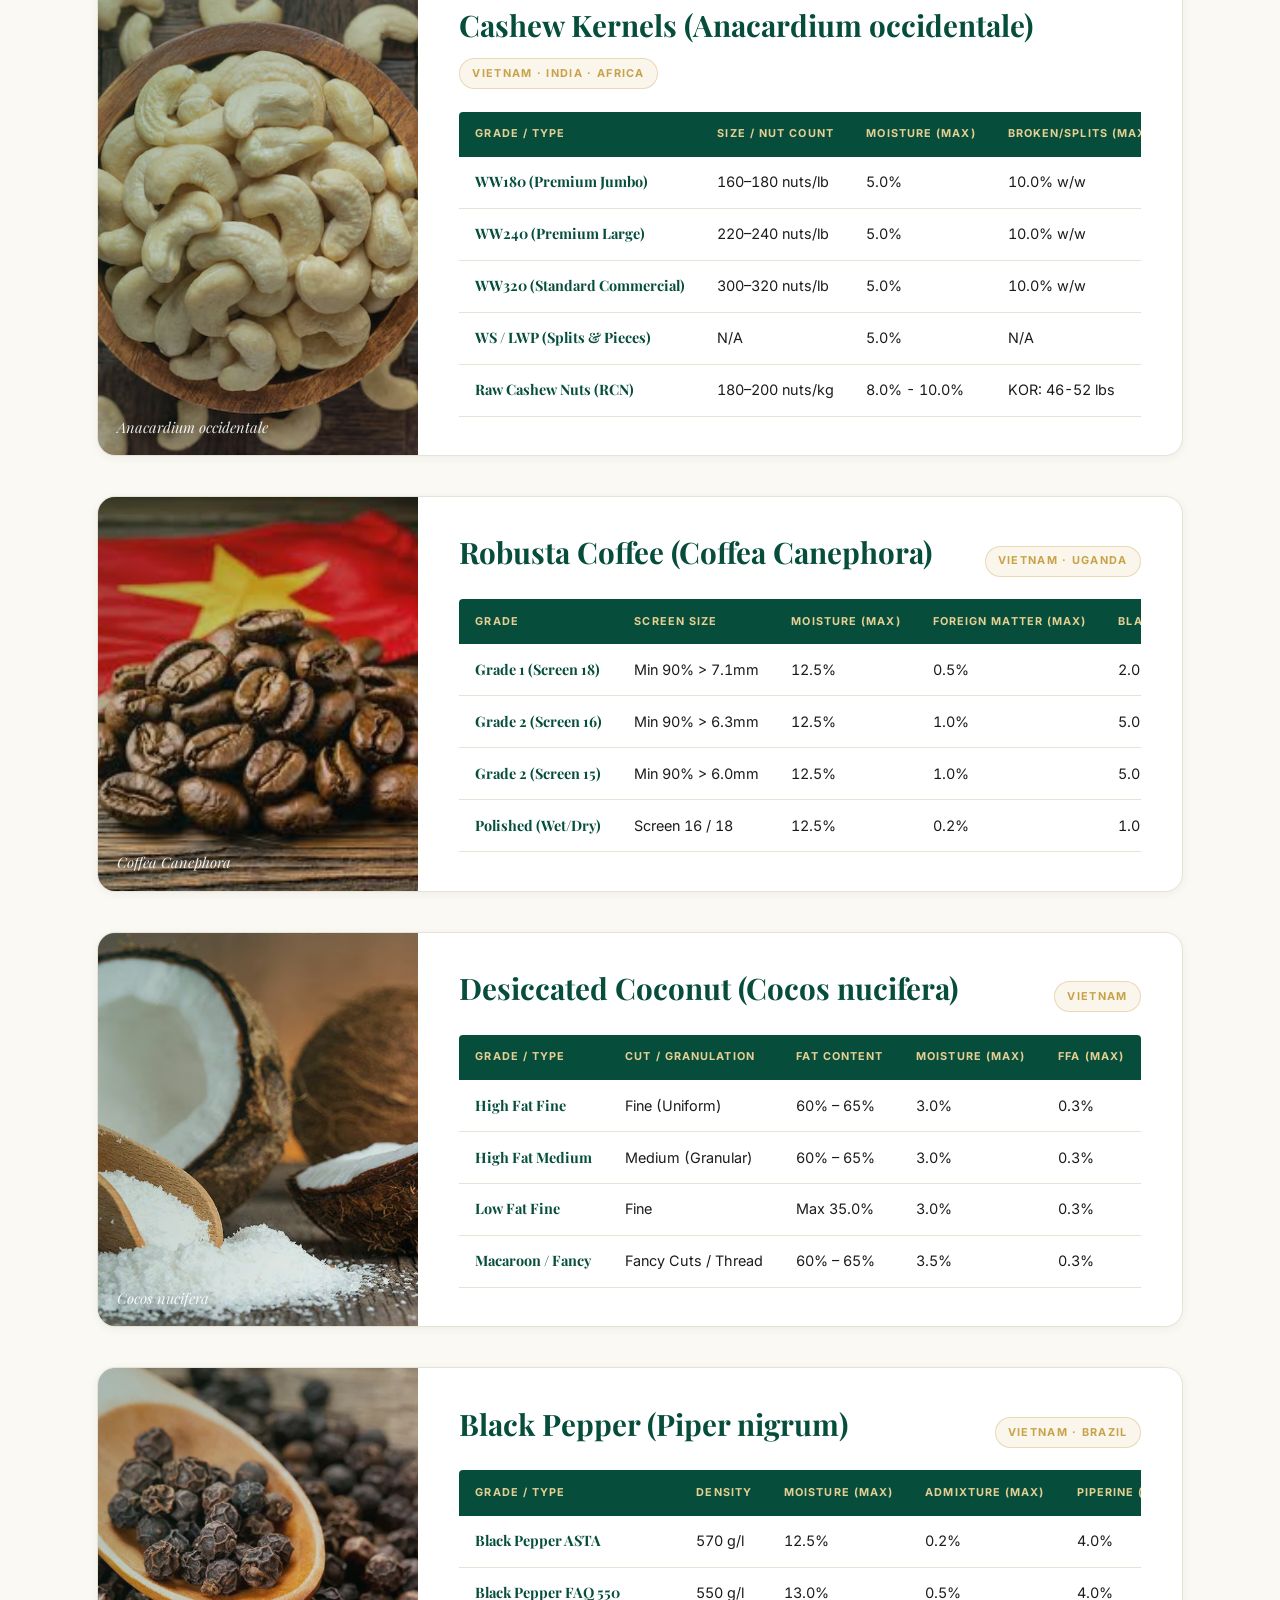
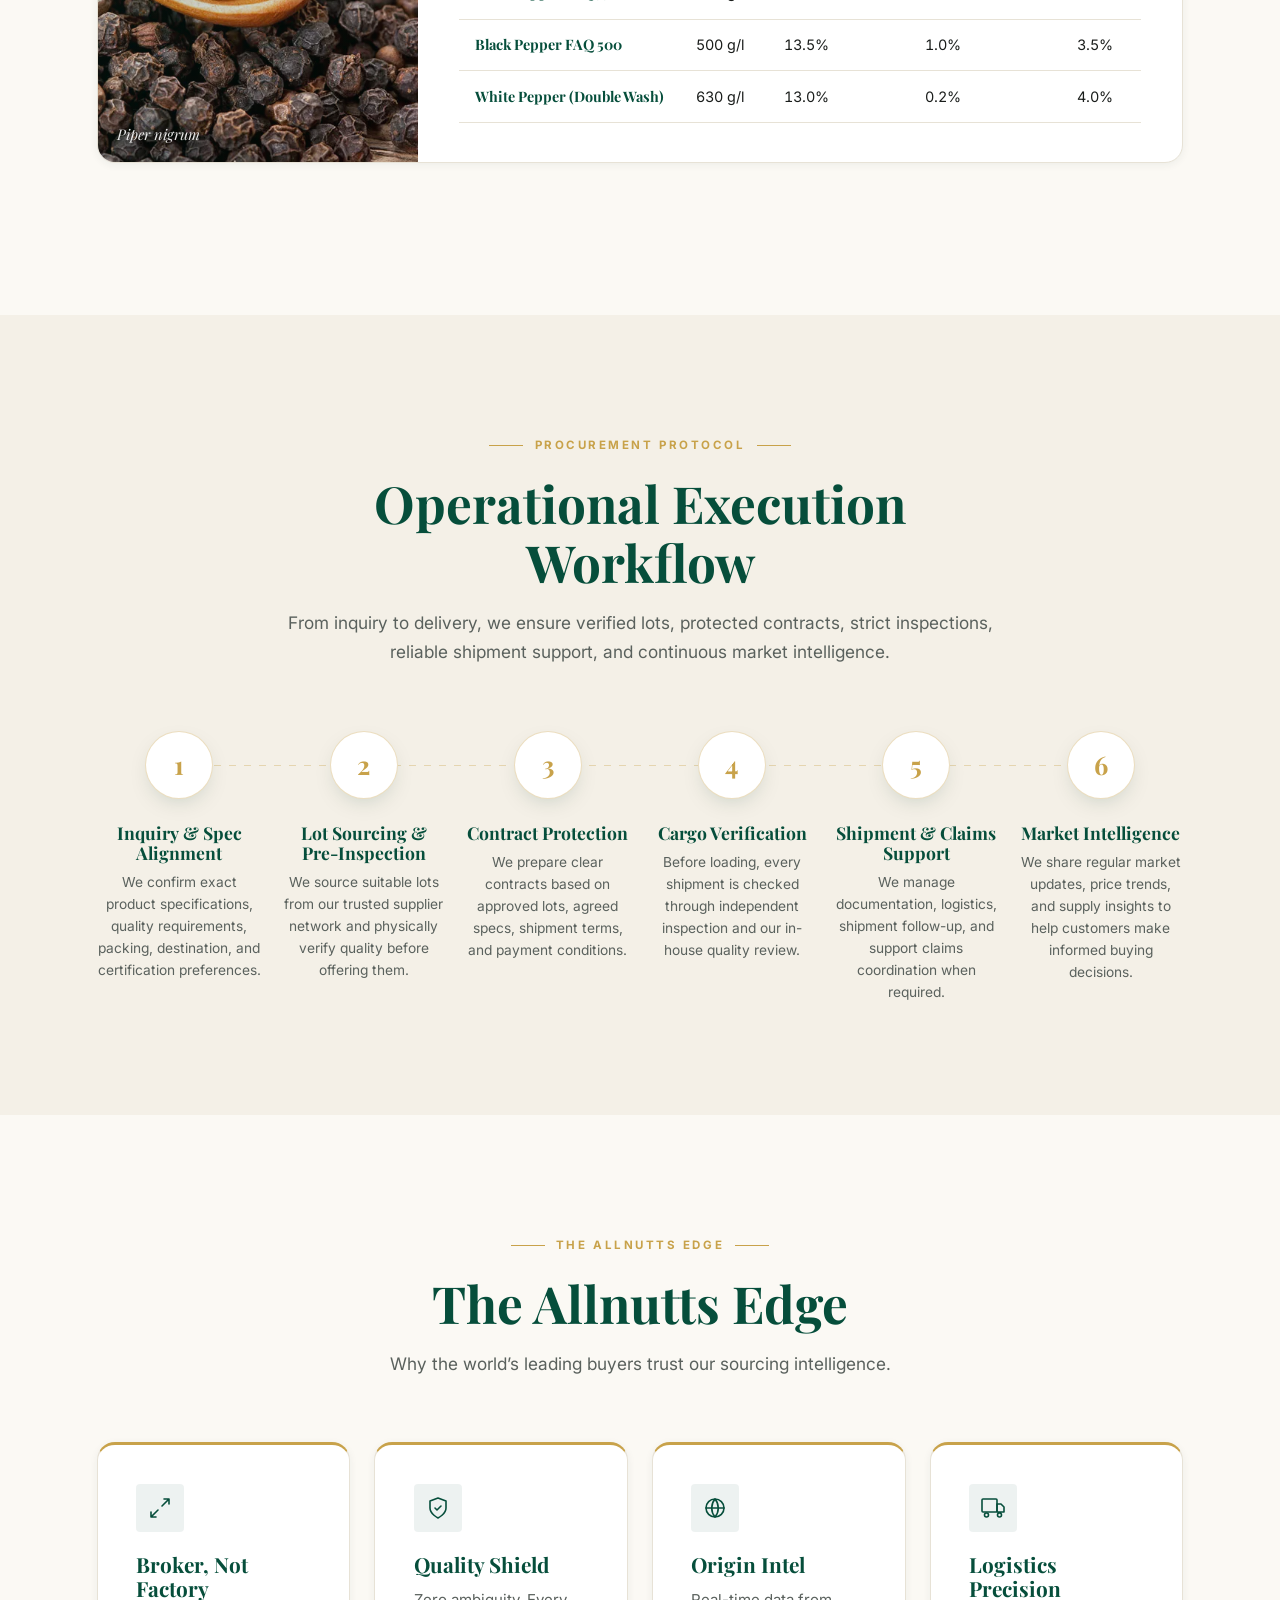
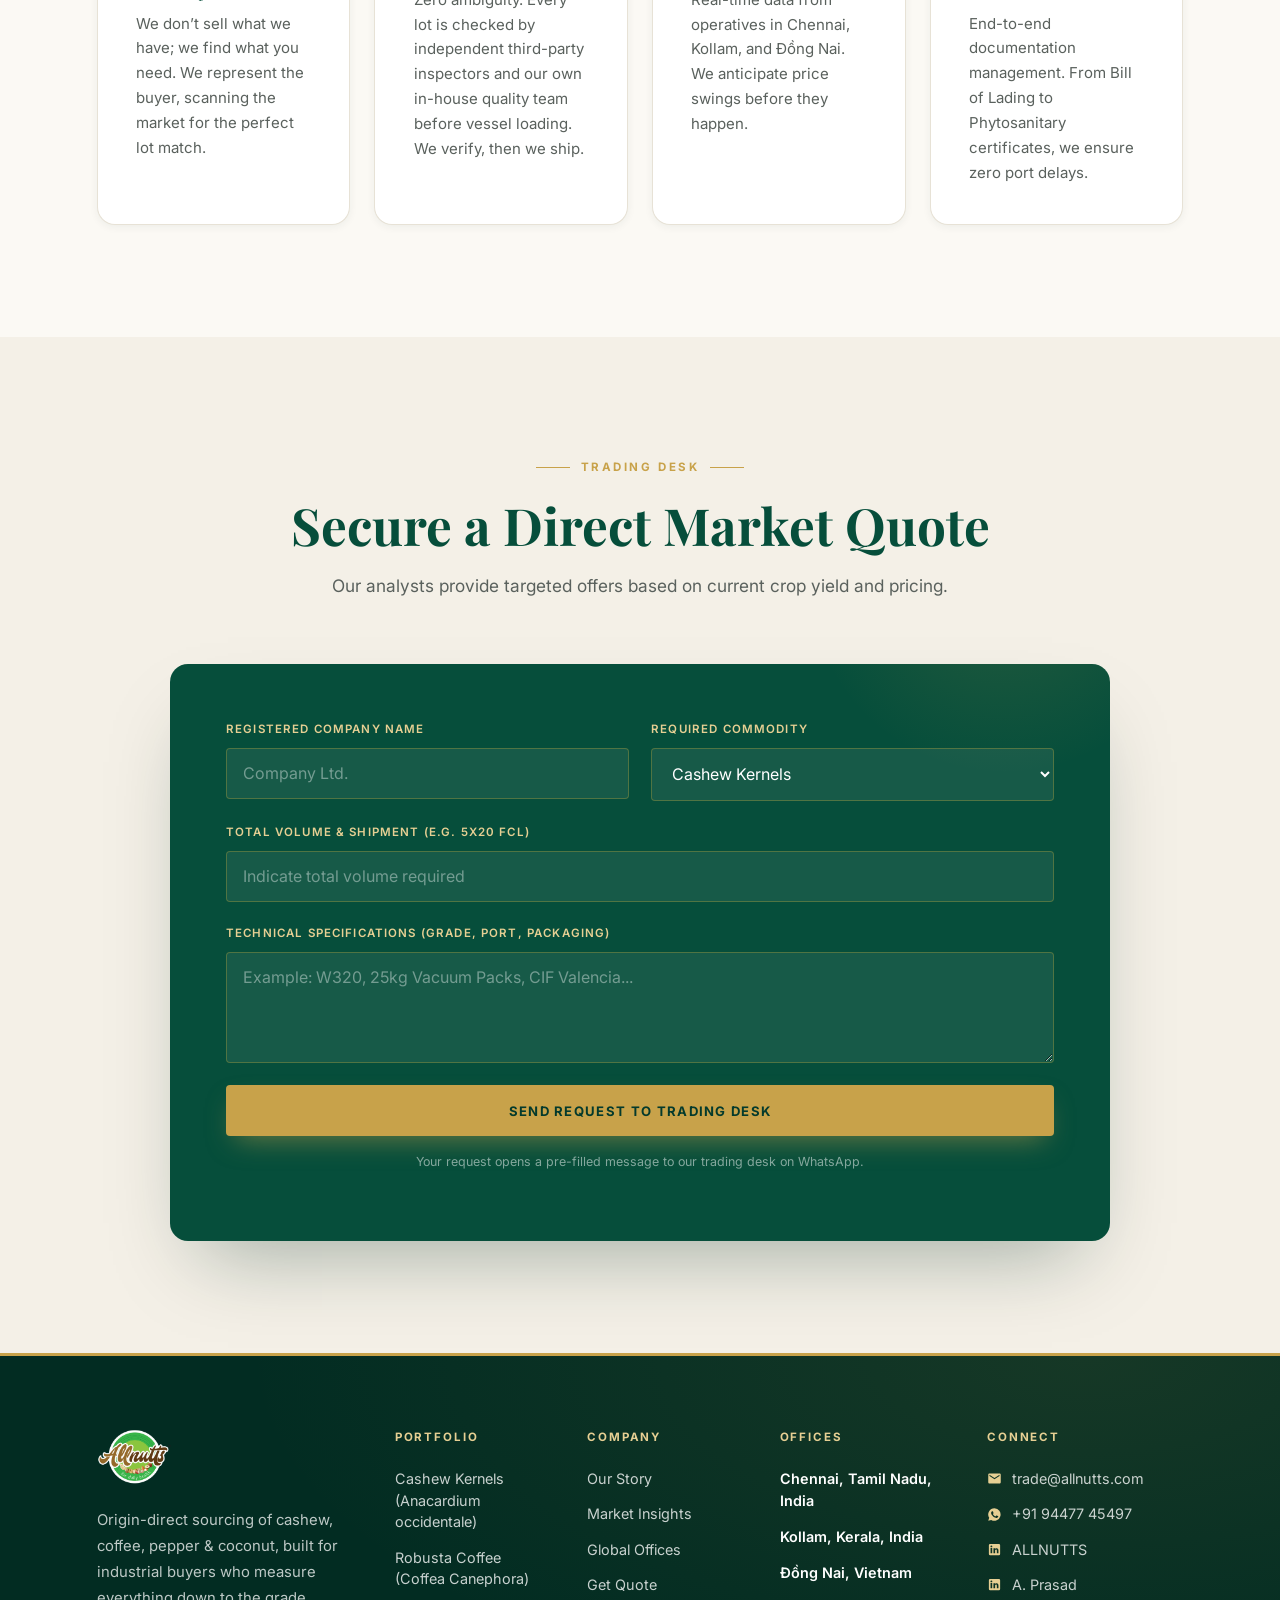
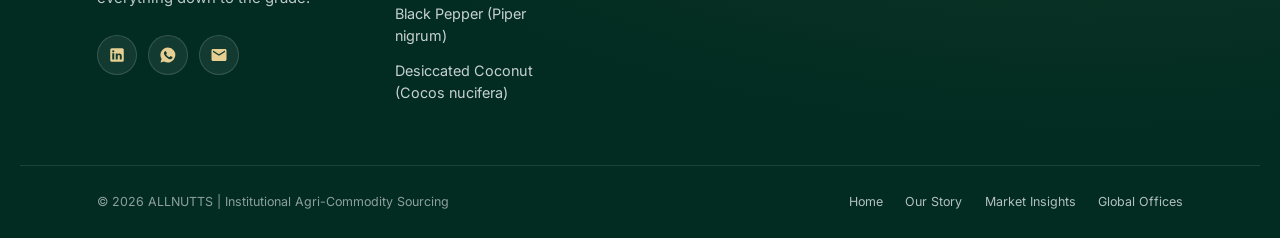
==== commit fde68133: "v5 v5" ====
--- a/index.html
+++ b/index.html
@@ -355,14 +355,15 @@
       <div class="section-header reveal">
         <span class="eyebrow center" data-i18n="flow_eyebrow">Procurement Protocol</span>
         <h2 data-i18n="flow_h2">Operational Execution Workflow</h2>
-        <p data-i18n="flow_p">Our 5-step protocol ensures zero-risk procurement for our clients.</p>
+        <p data-i18n="flow_p">From inquiry to delivery, we ensure verified lots, protected contracts, strict inspections, reliable shipment support, and continuous market intelligence.</p>
       </div>
       <div class="workflow">
-        <div class="step reveal"><div class="step-node">1</div><h3 data-i18n="flow1_t">Inquiry &amp; Spec Alignment</h3><p data-i18n="flow1_p">We receive the inquiry and align on exact specs, quality parameters, and certification preferences (BRC, SMETA, ISO).</p></div>
-        <div class="step reveal"><div class="step-node">2</div><h3 data-i18n="flow2_t">Lot Matching &amp; Pre-Inspection</h3><p data-i18n="flow2_p">We search our vetted network, conduct physical pre-inspections of lots, and approve the lots matching customer preferences.</p></div>
-        <div class="step reveal"><div class="step-node">3</div><h3 data-i18n="flow3_t">Contract Safeguard</h3><p data-i18n="flow3_p">Formulate strict legally-binding contracts based on pre-inspected and approved lots to eliminate default risks.</p></div>
-        <div class="step reveal"><div class="step-node">4</div><h3 data-i18n="flow4_t">Strict Cargo Verification</h3><p data-i18n="flow4_p">Double-layer check (independent 3rd party like SGS + in-house quality team) for every cargo shipment (big or small) prior to vessel loading.</p></div>
-        <div class="step reveal"><div class="step-node">5</div><h3 data-i18n="flow5_t">Delivery &amp; Claims Support</h3><p data-i18n="flow5_p">Direct shipment logistics management + active support in claims investigation and settlement in case of unforeseen events, plus continuous market intel to keep you ahead.</p></div>
+        <div class="step reveal"><div class="step-node">1</div><h3 data-i18n="flow1_t">Inquiry &amp; Spec Alignment</h3><p data-i18n="flow1_p">We confirm exact product specifications, quality requirements, packing, destination, and certification preferences.</p></div>
+        <div class="step reveal"><div class="step-node">2</div><h3 data-i18n="flow2_t">Lot Sourcing &amp; Pre-Inspection</h3><p data-i18n="flow2_p">We source suitable lots from our trusted supplier network and physically verify quality before offering them.</p></div>
+        <div class="step reveal"><div class="step-node">3</div><h3 data-i18n="flow3_t">Contract Protection</h3><p data-i18n="flow3_p">We prepare clear contracts based on approved lots, agreed specs, shipment terms, and payment conditions.</p></div>
+        <div class="step reveal"><div class="step-node">4</div><h3 data-i18n="flow4_t">Cargo Verification</h3><p data-i18n="flow4_p">Before loading, every shipment is checked through independent inspection and our in-house quality review.</p></div>
+        <div class="step reveal"><div class="step-node">5</div><h3 data-i18n="flow5_t">Shipment &amp; Claims Support</h3><p data-i18n="flow5_p">We manage documentation, logistics, shipment follow-up, and support claims coordination when required.</p></div>
+        <div class="step reveal"><div class="step-node">6</div><h3 data-i18n="flow6_t">Market Intelligence</h3><p data-i18n="flow6_p">We share regular market updates, price trends, and supply insights to help customers make informed buying decisions.</p></div>
       </div>
     </div>
   </section>
--- a/style.css
+++ b/style.css
@@ -609,7 +609,7 @@
 /* =================== WORKFLOW =================== */
 .workflow {
   display: grid;
-  grid-template-columns: repeat(5, 1fr);
+  grid-template-columns: repeat(6, 1fr);
   gap: 1.2rem;
   position: relative;
 }
@@ -994,6 +994,8 @@
   /* brand becomes a full-width band; the four link columns sit evenly below */
   .footer-main { grid-template-columns: repeat(4, 1fr); gap: 2.4rem 2rem; }
   .footer-brand { grid-column: 1 / -1; margin-bottom: 0.4rem; }
+  .workflow { grid-template-columns: repeat(3, 1fr); gap: 2rem 1.2rem; }
+  .workflow::before { display: none; }
 }
 
 /* Tablet — collapse nav into drawer */
@@ -1065,7 +1067,7 @@
   .product-media { min-height: 200px; }
   .product-body { padding: 1.8rem 1.6rem; }
 
-  .workflow { grid-template-columns: 1fr 1fr; gap: 2.2rem 1.2rem; }
+  .workflow { grid-template-columns: 1fr; gap: 2.5rem; }
   .workflow::before { display: none; }
 
   .stats-grid { grid-template-columns: 1fr 1fr; }
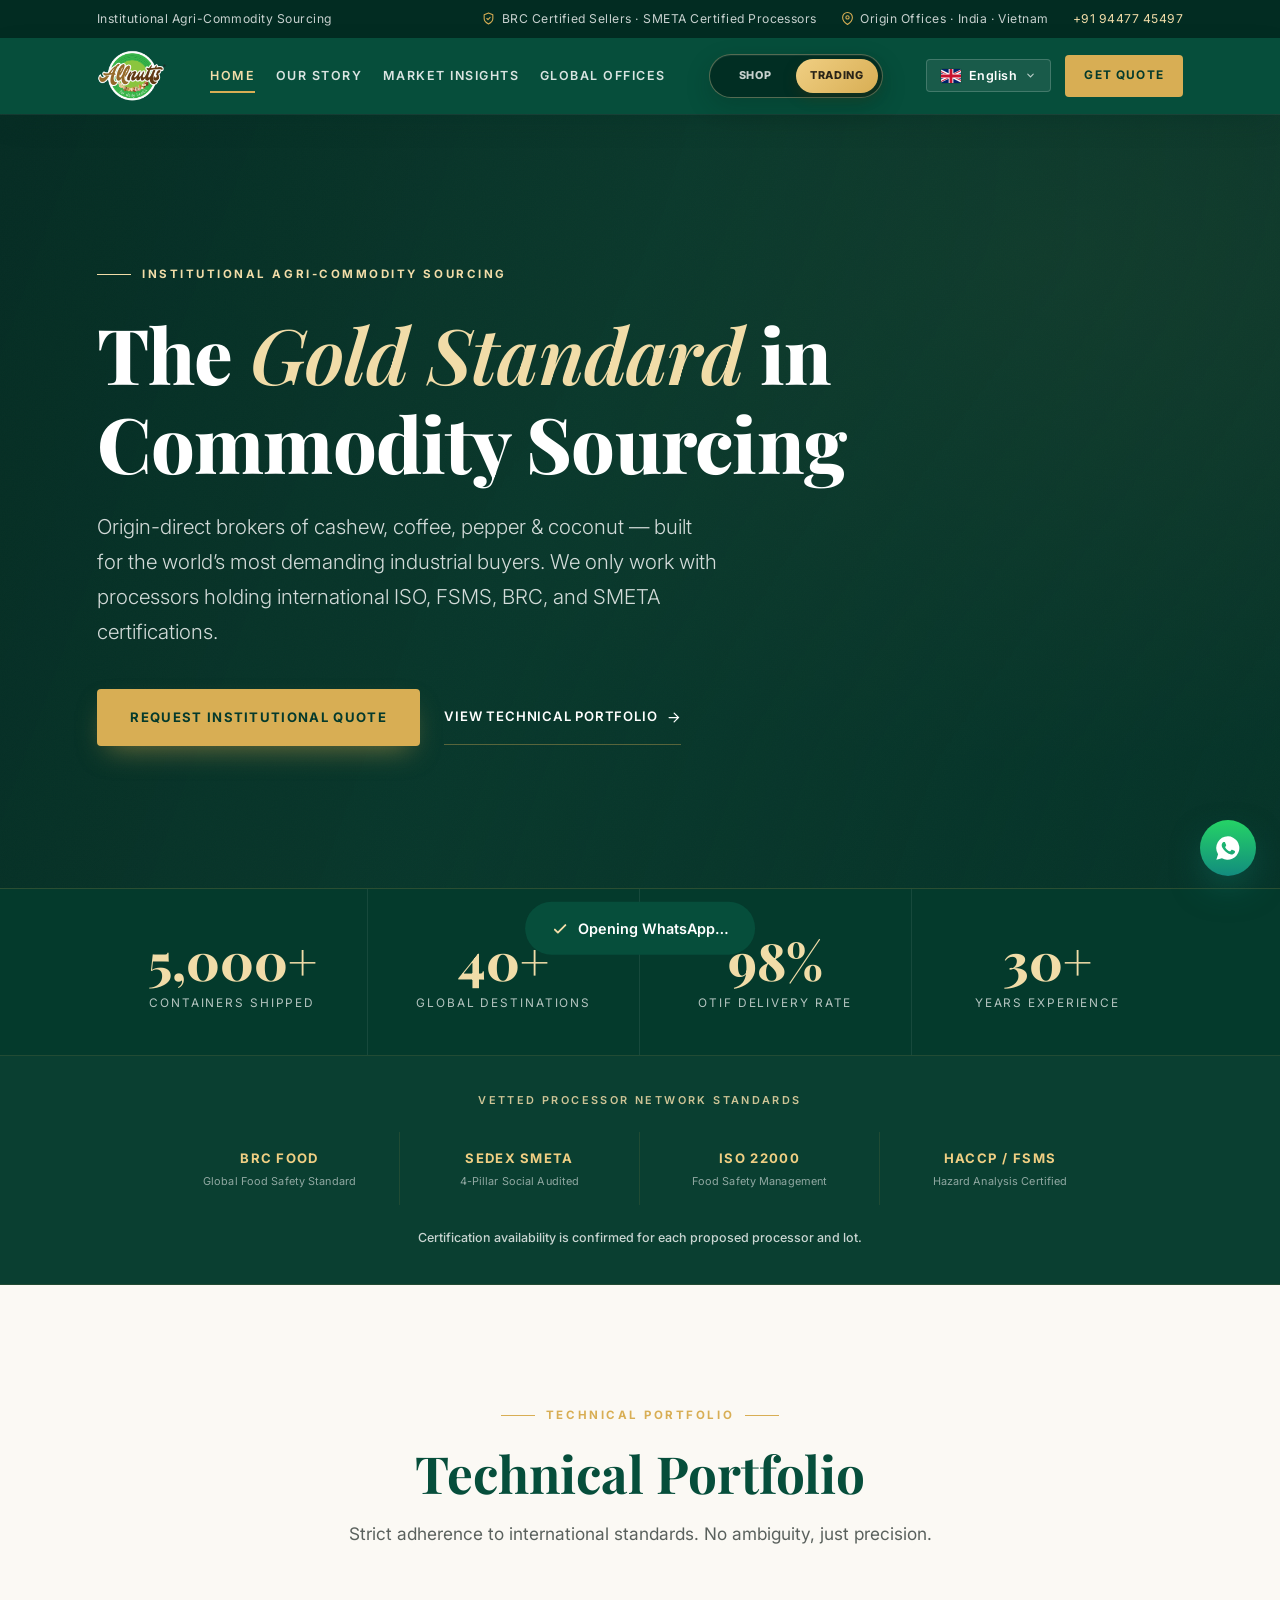
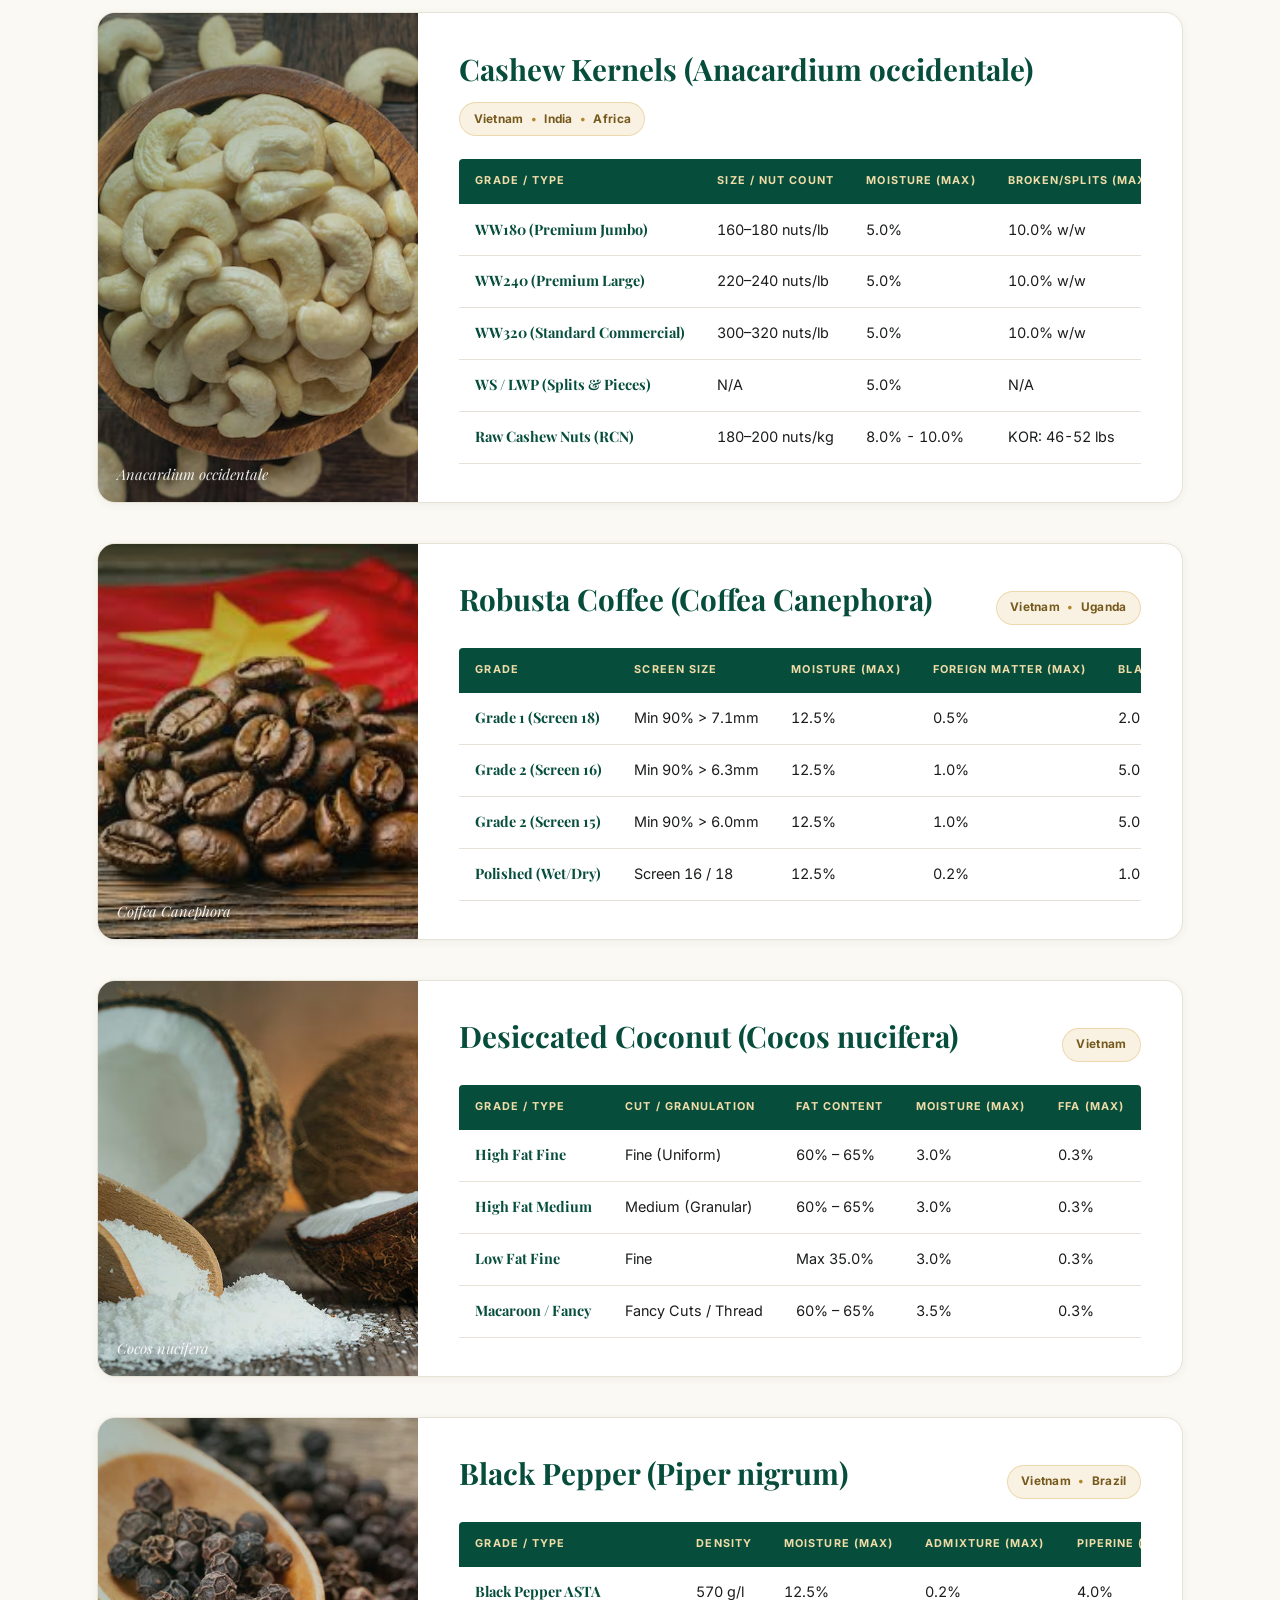
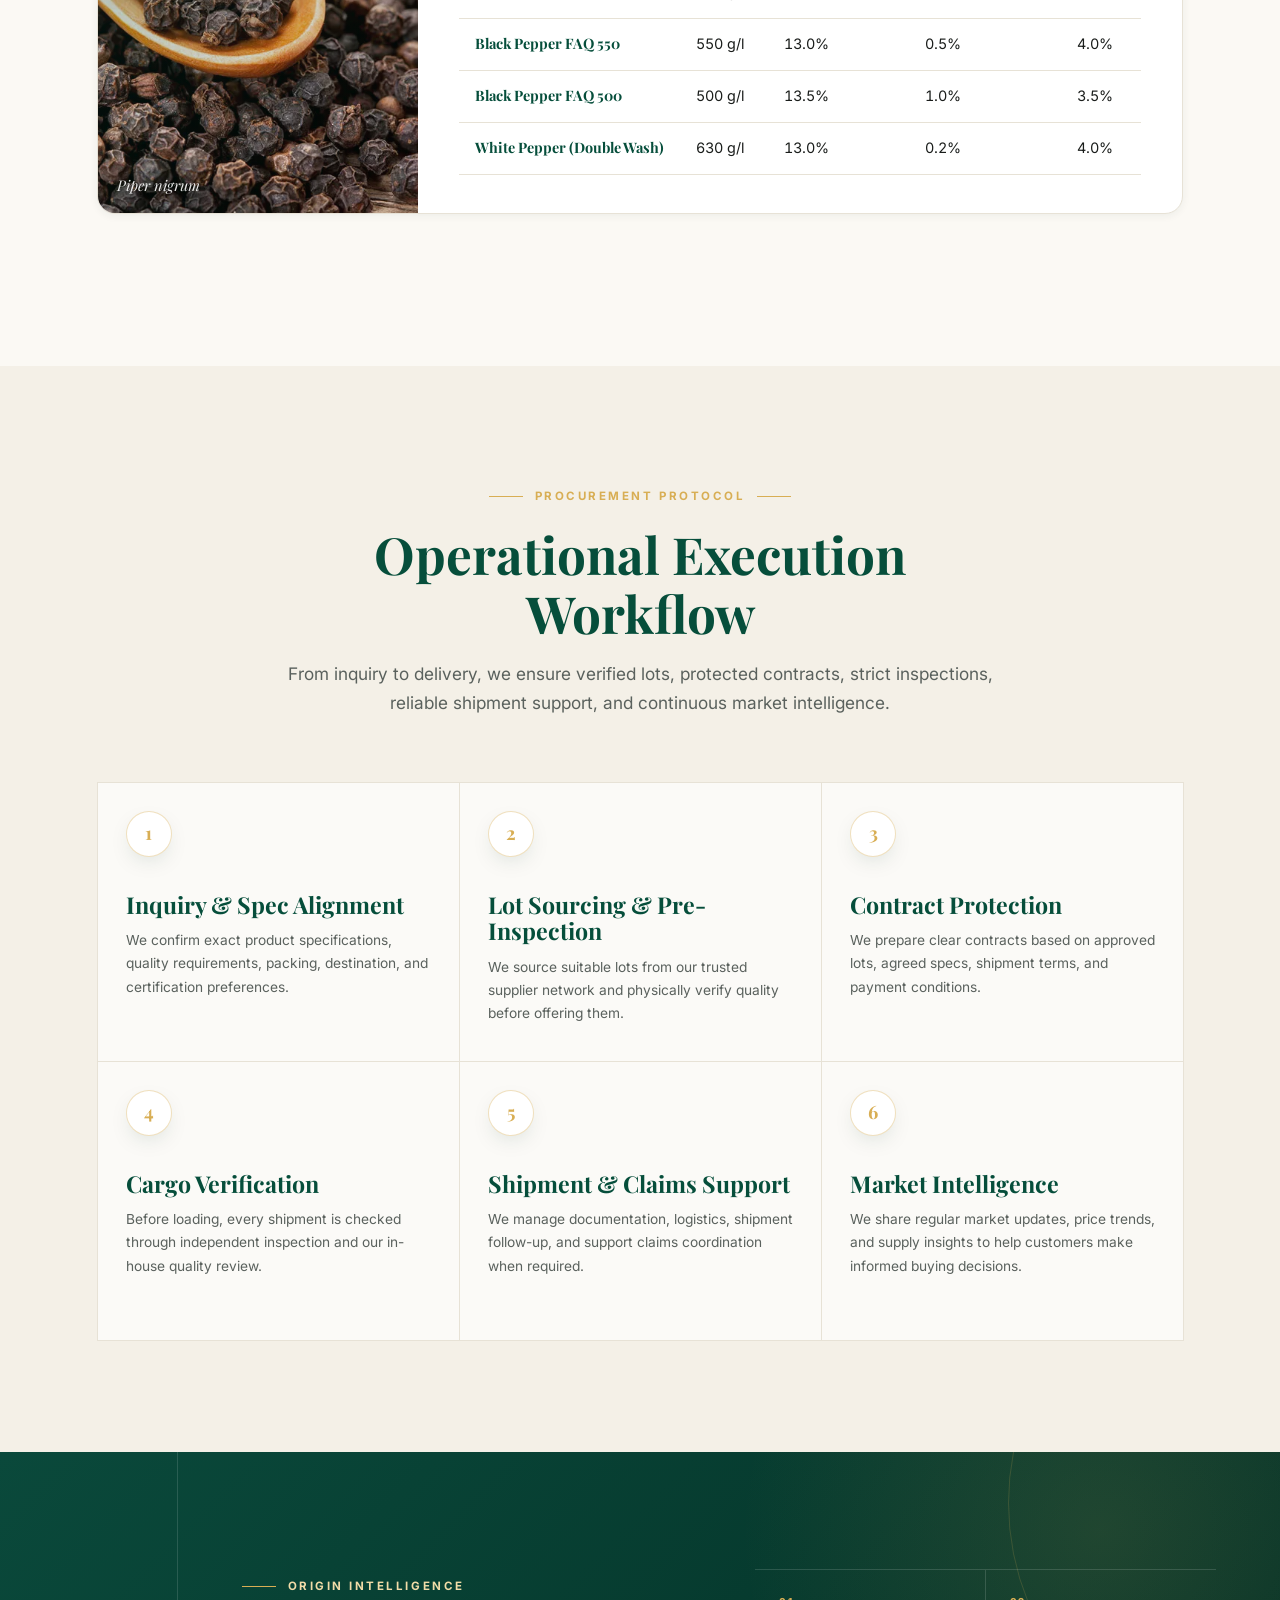
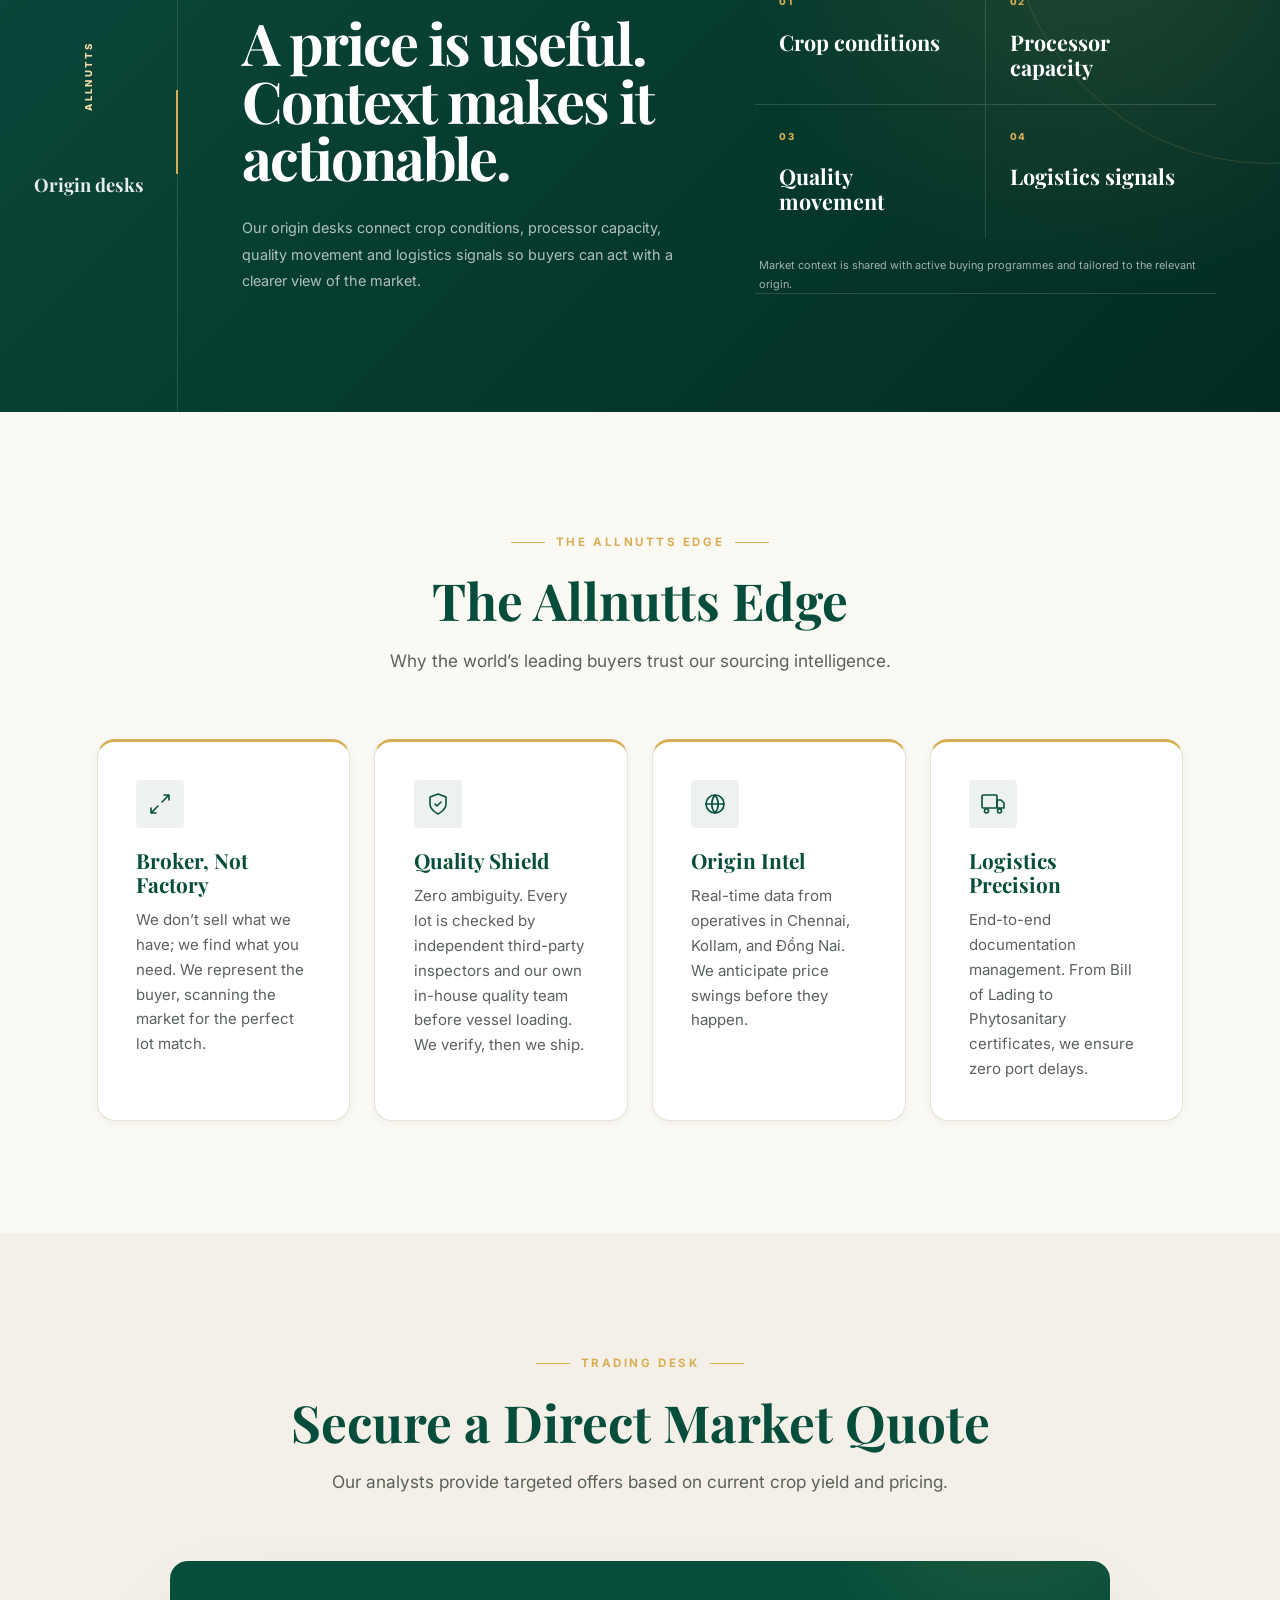
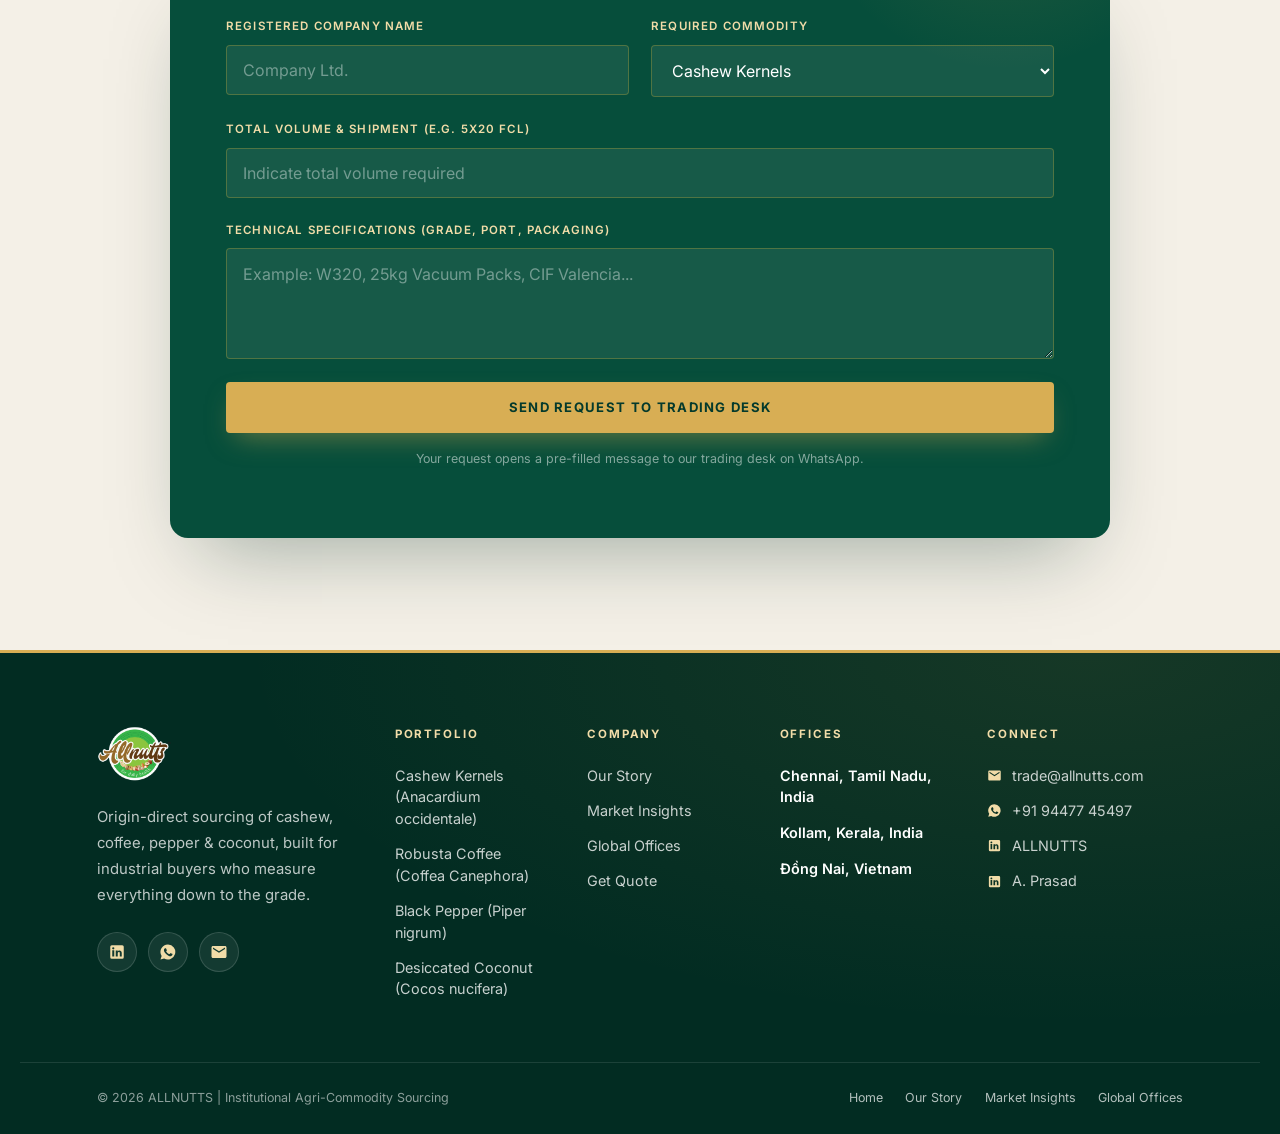
==== commit 761c1376: "Redesign multilingual trading site" ====
--- a/index.html
+++ b/index.html
@@ -33,11 +33,19 @@
     <div class="nav-container">
       <div class="logo-container"><a href="index.html"><img src="logo.png" alt="ALLNUTTS" /></a></div>
       <div class="nav-links" id="navLinks">
+        <div class="mobile-portal-switch" dir="ltr" aria-label="ALLNUTTS destinations">
+          <a href="https://www.allnutts.com" target="_blank" rel="noopener" data-i18n="portal_shop">Shop</a>
+          <a href="https://www.prasadcashew.com" class="is-active" data-i18n="portal_trading">Trading</a>
+        </div>
         <a href="index.html" data-i18n="nav_home">Home</a>
         <a href="about.html" data-i18n="nav_about">Our Story</a>
         <a href="reports.html" data-i18n="nav_reports">Market Insights</a>
         <a href="contact.html" data-i18n="nav_contact">Global Offices</a>
         <a href="#quote" class="btn-gold mobile-only" data-i18n="nav_quote">Get Quote</a>
+      </div>
+      <div class="portal-switch" dir="ltr" aria-label="ALLNUTTS destinations">
+        <a class="portal-option" href="https://www.allnutts.com" target="_blank" rel="noopener" data-i18n="portal_shop">Shop</a>
+        <a class="portal-option is-active" href="https://www.prasadcashew.com" data-i18n="portal_trading">Trading</a>
       </div>
       <div class="nav-actions">
         <div class="lang" id="lang">
@@ -104,6 +112,7 @@
           <span class="badge-desc" data-i18n="compliance_desc_fsms">Hazard Analysis Certified</span>
         </div>
       </div>
+      <p class="compliance-note" data-i18n="compliance_note">Certification availability is confirmed for each proposed processor and lot.</p>
     </div>
   </div>
 
@@ -124,7 +133,7 @@
         <div class="product-body">
           <div class="product-head">
             <h3 data-i18n="prod_cashew">Cashew Kernels (Anacardium occidentale)</h3>
-            <span class="product-origin-tag">Vietnam · India · Africa</span>
+            <span class="product-origin-tag" data-i18n="origin_cashew">Vietnam · India · Africa</span>
           </div>
           <div class="spec-scroll">
             <table class="spec-table">
@@ -187,7 +196,7 @@
         <div class="product-body">
           <div class="product-head">
             <h3 data-i18n="prod_coffee">Robusta Coffee (Coffea Canephora)</h3>
-            <span class="product-origin-tag">Vietnam · Uganda</span>
+            <span class="product-origin-tag" data-i18n="origin_coffee">Vietnam · Uganda</span>
           </div>
           <div class="spec-scroll">
             <table class="spec-table">
@@ -243,7 +252,7 @@
         <div class="product-body">
           <div class="product-head">
             <h3 data-i18n="prod_coconut">Desiccated Coconut (Cocos nucifera)</h3>
-            <span class="product-origin-tag">Vietnam</span>
+            <span class="product-origin-tag" data-i18n="origin_coconut">Vietnam</span>
           </div>
           <div class="spec-scroll">
             <table class="spec-table">
@@ -299,7 +308,7 @@
         <div class="product-body">
           <div class="product-head">
             <h3 data-i18n="prod_pepper">Black Pepper (Piper nigrum)</h3>
-            <span class="product-origin-tag">Vietnam · Brazil</span>
+            <span class="product-origin-tag" data-i18n="origin_pepper">Vietnam · Brazil</span>
           </div>
           <div class="spec-scroll">
             <table class="spec-table">
@@ -365,6 +374,26 @@
         <div class="step reveal"><div class="step-node">5</div><h3 data-i18n="flow5_t">Shipment &amp; Claims Support</h3><p data-i18n="flow5_p">We manage documentation, logistics, shipment follow-up, and support claims coordination when required.</p></div>
         <div class="step reveal"><div class="step-node">6</div><h3 data-i18n="flow6_t">Market Intelligence</h3><p data-i18n="flow6_p">We share regular market updates, price trends, and supply insights to help customers make informed buying decisions.</p></div>
       </div>
+    </div>
+  </section>
+
+  <!-- ===== ORIGIN INTELLIGENCE ===== -->
+  <section class="origin-intelligence" aria-labelledby="origin-intelligence-title">
+    <div class="origin-intelligence-mark" aria-hidden="true">
+      <span>ALLNUTTS</span>
+      <strong data-i18n="intel_desk">Origin desks</strong>
+    </div>
+    <div class="origin-intelligence-copy reveal">
+      <span class="eyebrow" data-i18n="intel_eyebrow">Origin intelligence</span>
+      <h2 id="origin-intelligence-title" data-i18n="intel_title">A price is useful. Context makes it actionable.</h2>
+      <p data-i18n="intel_text">Our origin desks connect crop conditions, processor capacity, quality movement and logistics signals so buyers can act with a clearer view of the market.</p>
+    </div>
+    <div class="origin-signals reveal">
+      <div><span>01</span><strong data-i18n="intel_signal1">Crop conditions</strong></div>
+      <div><span>02</span><strong data-i18n="intel_signal2">Processor capacity</strong></div>
+      <div><span>03</span><strong data-i18n="intel_signal3">Quality movement</strong></div>
+      <div><span>04</span><strong data-i18n="intel_signal4">Logistics signals</strong></div>
+      <p data-i18n="intel_note">Market context is shared with active buying programmes and tailored to the relevant origin.</p>
     </div>
   </section>
 
--- a/style.css
+++ b/style.css
@@ -3,17 +3,19 @@
    Premium emerald + gold design system
    Mobile-first, fully responsive · redesigned footer
    ===================================================== */
-@import url('https://fonts.googleapis.com/css2?family=Playfair+Display:ital,wght@0,500;0,600;0,700;0,800;0,900;1,500;1,600&family=Inter:wght@300;400;500;600;700&family=Noto+Sans+Arabic:wght@400;600;700&family=Noto+Sans+SC:wght@400;600;700&family=Noto+Sans+Devanagari:wght@400;600;700&display=swap');
+@import url('https://fonts.googleapis.com/css2?family=Playfair+Display:ital,wght@0,500;0,600;0,700;0,800;0,900;1,500;1,600&family=Inter:wght@300;400;500;600;700&family=Noto+Sans+Arabic:wght@400;600;700&family=Noto+Sans+SC:wght@400;600;700&family=Noto+Sans+Devanagari:wght@400;600;700&family=Noto+Sans+JP:wght@400;600;700&family=Noto+Sans+KR:wght@400;600;700&display=swap');
 
 :root {
   --emerald: #064e3b;
   --deep-emerald: #043a2c;
   --emerald-900: #022c22;
   --emerald-800: #0a3f31;
-  --gold: #c8a24a;
-  --gold-bright: #d4af37;
-  --gold-soft: #e6cf93;
-  --gold-line: rgba(200, 162, 74, 0.35);
+  --gold: #d8ae54;
+  --gold-bright: #f0cf83;
+  --gold-soft: #f1dca8;
+  --gold-deep: #b7842f;
+  --gold-ink: #2a2418;
+  --gold-line: rgba(216, 174, 84, 0.38);
   --ink: #1a1d1b;
   --muted: #5a615d;
   --muted-light: #8a918c;
@@ -35,7 +37,11 @@
 }
 
 * { box-sizing: border-box; }
-html { scroll-behavior: smooth; -webkit-text-size-adjust: 100%; }
+html {
+  scroll-behavior: smooth;
+  scroll-padding-top: calc(var(--nav-h) + 12px);
+  -webkit-text-size-adjust: 100%;
+}
 body {
   font-family: 'Inter', sans-serif;
   margin: 0;
@@ -50,6 +56,8 @@
 body[dir="rtl"] .flip { transform: scaleX(-1); }
 body.lang-zh { font-family: 'Noto Sans SC', 'Inter', sans-serif; }
 body.lang-hi { font-family: 'Noto Sans Devanagari', 'Inter', sans-serif; }
+body.lang-ja { font-family: 'Noto Sans JP', 'Inter', sans-serif; }
+body.lang-ko { font-family: 'Noto Sans KR', 'Inter', sans-serif; }
 body.nav-open { overflow: hidden; } /* lock scroll when mobile drawer is open */
 
 h1, h2, h3, .serif {
@@ -61,12 +69,33 @@
 }
 body[dir="rtl"] h1, body[dir="rtl"] h2, body[dir="rtl"] h3,
 body.lang-zh h1, body.lang-zh h2, body.lang-zh h3,
-body.lang-hi h1, body.lang-hi h2, body.lang-hi h3 {
+body.lang-hi h1, body.lang-hi h2, body.lang-hi h3,
+body.lang-ja h1, body.lang-ja h2, body.lang-ja h3,
+body.lang-ko h1, body.lang-ko h2, body.lang-ko h3 {
   font-family: inherit;
   font-weight: 700;
 }
 a { color: inherit; }
 img { display: block; max-width: 100%; }
+
+:where(a, button, input, select, textarea):focus-visible {
+  outline: 3px solid var(--gold-bright);
+  outline-offset: 3px;
+}
+
+body:where([dir="rtl"], .lang-zh, .lang-hi, .lang-ko, .lang-ja) :is(
+  .eyebrow,
+  .nav-links a,
+  .btn-gold,
+  .btn-quote-sm,
+  .product-origin-tag,
+  .card-link,
+  .field label,
+  .cm-label
+) {
+  letter-spacing: 0;
+  text-transform: none;
+}
 
 .container { max-width: var(--container); margin: 0 auto; padding: 0 var(--pad-x); width: 100%; }
 .eyebrow {
@@ -132,7 +161,7 @@
 }
 nav.scrolled .logo-container img { height: 46px; }
 
-.nav-links { display: flex; align-items: center; gap: 2rem; }
+.nav-links { display: flex; align-items: center; gap: clamp(1rem, 1.6vw, 2rem); }
 .nav-links a {
   color: rgba(255,255,255,0.85);
   text-decoration: none;
@@ -157,6 +186,66 @@
 .nav-links .mobile-only { display: none; }
 
 .nav-actions { display: flex; align-items: center; gap: 0.9rem; flex-shrink: 0; }
+
+/* Golden segmented destinations control */
+.portal-switch {
+  align-items: center;
+  background: rgba(2, 44, 34, 0.9);
+  border: 1px solid rgba(241, 220, 168, 0.35);
+  border-radius: 999px;
+  box-shadow: inset 0 1px 0 rgba(255,255,255,0.06), 0 9px 24px rgba(2, 30, 25, 0.22);
+  display: grid;
+  flex: 0 0 auto;
+  grid-template-columns: 1fr 1fr;
+  isolation: isolate;
+  min-width: 174px;
+  padding: 4px;
+  position: relative;
+}
+.portal-switch::before {
+  background: linear-gradient(135deg, var(--gold-bright), var(--gold));
+  border-radius: 999px;
+  box-shadow: 0 5px 14px rgba(80, 55, 10, 0.28);
+  content: '';
+  height: calc(100% - 8px);
+  left: 50%;
+  position: absolute;
+  top: 4px;
+  transition: transform 260ms var(--ease);
+  width: calc(50% - 4px);
+  z-index: 0;
+}
+.portal-option {
+  align-items: center;
+  border-radius: 999px;
+  color: rgba(255,255,255,0.78);
+  display: inline-flex;
+  font-size: 0.68rem;
+  font-weight: 800;
+  justify-content: center;
+  letter-spacing: 0.06em;
+  min-height: 34px;
+  padding: 0 12px;
+  position: relative;
+  text-decoration: none;
+  text-transform: uppercase;
+  transition: color 220ms ease;
+  z-index: 1;
+}
+.portal-option.is-active { color: var(--gold-ink); }
+.portal-switch:has(.portal-option:first-child:hover)::before,
+.portal-switch:has(.portal-option:first-child:focus-visible)::before {
+  transform: translateX(-100%);
+}
+.portal-switch:has(.portal-option:first-child:hover) .portal-option:first-child,
+.portal-switch:has(.portal-option:first-child:focus-visible) .portal-option:first-child {
+  color: var(--gold-ink);
+}
+.portal-switch:has(.portal-option:first-child:hover) .portal-option.is-active,
+.portal-switch:has(.portal-option:first-child:focus-visible) .portal-option.is-active {
+  color: rgba(255,255,255,0.78);
+}
+.mobile-portal-switch { display: none; }
 
 /* Language switcher */
 .lang { position: relative; }
@@ -176,7 +265,13 @@
   cursor: pointer;
   transition: all 0.25s;
 }
-.lang-btn:hover { background: rgba(255,255,255,0.16); border-color: var(--gold-line); }
+.lang-btn:hover,
+.lang.open .lang-btn {
+  background: var(--gold);
+  border-color: var(--gold-bright);
+  box-shadow: 0 7px 18px rgba(57, 39, 8, 0.24);
+  color: var(--gold-ink);
+}
 .lang-flag {
   width: 20px; height: 14px;
   border-radius: 2px;
@@ -387,6 +482,7 @@
   padding: 2.6rem 1.5rem;
   text-align: center;
   border-inline-end: 1px solid rgba(255,255,255,0.08);
+  transition: background 220ms ease, box-shadow 220ms ease, transform 220ms ease;
 }
 .stat-item:last-child { border-inline-end: none; }
 .stat-item h2 {
@@ -402,7 +498,16 @@
   text-transform: uppercase;
   letter-spacing: 0.16em;
   margin: 0;
-}
+  transition: color 220ms ease;
+}
+.stat-item h2 { transition: color 220ms ease, transform 220ms ease; }
+.stat-item:hover {
+  background: var(--gold);
+  box-shadow: 0 18px 36px rgba(1, 24, 19, 0.22);
+  transform: translateY(-3px);
+}
+.stat-item:hover h2 { color: var(--emerald-900); transform: translateY(-2px); }
+.stat-item:hover p { color: var(--emerald-900); }
 
 /* =================== COMPLIANCE SHIELD STRIP =================== */
 .compliance-strip {
@@ -444,13 +549,15 @@
   justify-content: center;
   text-align: center;
   border-right: 1px solid rgba(200, 162, 74, 0.12);
-  transition: background 0.3s ease;
+  transition: background 0.3s ease, box-shadow 0.3s ease, transform 0.3s ease;
 }
 .compliance-item:last-child {
   border-right: none;
 }
 .compliance-item:hover {
-  background: rgba(200, 162, 74, 0.05);
+  background: var(--gold);
+  box-shadow: 0 16px 34px rgba(1, 25, 19, 0.2);
+  transform: translateY(-3px);
 }
 .badge-code {
   color: var(--gold-bright);
@@ -467,6 +574,16 @@
   margin: 0;
   line-height: 1.35;
   letter-spacing: 0.01em;
+}
+.compliance-item:hover :is(.badge-code, .badge-desc) { color: var(--emerald-900); }
+.compliance-note {
+  color: rgba(255,255,255,0.78);
+  font-size: 0.78rem;
+  font-weight: 500;
+  line-height: 1.65;
+  margin: 1.45rem auto 0;
+  max-width: 720px;
+  text-align: center;
 }
 @media (max-width: 920px) {
   .compliance-grid {
@@ -567,17 +684,24 @@
 .product-head { display: flex; align-items: baseline; justify-content: space-between; gap: 1rem; flex-wrap: wrap; margin-bottom: 0.4rem; }
 .product-body h3 { font-size: 1.85rem; }
 .product-origin-tag {
-  font-size: 0.68rem;
-  text-transform: uppercase;
-  letter-spacing: 0.12em;
+  align-items: center;
+  display: inline-flex;
+  font-size: 0.74rem;
+  letter-spacing: 0.025em;
+  line-height: 1.45;
   font-weight: 700;
-  color: var(--gold);
-  background: rgba(200,162,74,0.1);
-  padding: 0.35rem 0.75rem;
+  color: #76591d;
+  background: rgba(216,174,84,0.16);
+  padding: 0.48rem 0.82rem;
   border-radius: 100px;
   border: 1px solid var(--gold-line);
-  white-space: nowrap;
-}
+  text-align: start;
+  text-transform: none;
+  unicode-bidi: plaintext;
+  white-space: normal;
+}
+.origin-token { white-space: nowrap; }
+.origin-divider { color: var(--gold-deep); margin-inline: 0.45rem; }
 
 .spec-scroll { width: 100%; overflow-x: auto; -webkit-overflow-scrolling: touch; margin-top: 1.4rem; }
 .spec-table { width: 100%; border-collapse: collapse; font-variant-numeric: tabular-nums; }
@@ -609,28 +733,32 @@
 /* =================== WORKFLOW =================== */
 .workflow {
   display: grid;
-  grid-template-columns: repeat(6, 1fr);
-  gap: 1.2rem;
-  position: relative;
-}
-.workflow::before {
-  content: '';
-  position: absolute;
-  top: 34px; inset-inline: 8%;
-  height: 1px;
-  background: repeating-linear-gradient(to right, var(--gold-line) 0 7px, transparent 7px 15px);
-}
-.step { text-align: center; position: relative; }
+  grid-template-columns: repeat(3, 1fr);
+  gap: 0;
+  position: relative;
+}
+.workflow::before { display: none; }
+.step {
+  background: rgba(255,255,255,0.66);
+  border: 1px solid var(--line);
+  margin-block-end: -1px;
+  margin-inline-end: -1px;
+  min-height: 280px;
+  padding: 28px;
+  position: relative;
+  text-align: start;
+  transition: background 240ms ease, border-color 240ms ease, box-shadow 240ms ease, transform 240ms ease;
+}
 .step-node {
-  width: 68px; height: 68px;
-  margin: 0 auto 1.5rem;
+  width: 46px; height: 46px;
+  margin: 0 0 2.2rem;
   border-radius: 50%;
   background: var(--white);
   border: 1px solid var(--gold-line);
   display: grid;
   place-items: center;
   font-family: 'Playfair Display', serif;
-  font-size: 1.6rem;
+  font-size: 1.15rem;
   font-weight: 700;
   color: var(--gold);
   position: relative;
@@ -639,11 +767,144 @@
   transition: all 0.35s var(--ease);
 }
 .bg-emerald .step-node { background: var(--emerald-900); }
-.step:hover .step-node { background: var(--gold); color: var(--deep-emerald); transform: translateY(-4px); }
-.step h3 { font-size: 1.1rem; margin-bottom: 0.5rem; }
+.step:hover {
+  background: var(--gold);
+  border-color: var(--gold);
+  box-shadow: 0 22px 44px rgba(80, 57, 16, 0.18);
+  transform: translateY(-4px);
+  z-index: 2;
+}
+.step:hover .step-node { background: var(--emerald-900); border-color: var(--emerald-900); color: var(--gold-bright); transform: translateY(-3px); }
+.step h3 { font-size: 1.45rem; margin-bottom: 0.65rem; transition: color 220ms ease; }
 .bg-emerald .step h3 { color: #fff; }
-.step p { font-size: 0.86rem; color: var(--muted); margin: 0; line-height: 1.6; }
+.step p { font-size: 0.86rem; color: var(--muted); margin: 0; line-height: 1.7; transition: color 220ms ease; }
 .bg-emerald .step p { color: rgba(255,255,255,0.65); }
+.step:hover :is(h3, p) { color: var(--emerald-900); }
+
+/* =================== ORIGIN INTELLIGENCE =================== */
+.origin-intelligence {
+  background:
+    radial-gradient(circle at 86% 14%, rgba(216,174,84,0.13), transparent 30%),
+    linear-gradient(135deg, #0a493b, var(--emerald-900));
+  color: #fff;
+  display: grid;
+  grid-template-columns: 0.34fr 1.1fr 1fr;
+  min-height: 560px;
+  overflow: hidden;
+  position: relative;
+}
+.origin-intelligence::after {
+  border: 1px solid rgba(216,174,84,0.18);
+  border-radius: 50%;
+  content: '';
+  height: 520px;
+  inset-inline-end: -250px;
+  position: absolute;
+  top: -210px;
+  width: 520px;
+}
+.origin-intelligence-mark {
+  align-items: center;
+  border-inline-end: 1px solid rgba(255,255,255,0.13);
+  display: flex;
+  flex-direction: column;
+  justify-content: center;
+  min-height: 560px;
+  padding: 40px 24px;
+  position: relative;
+}
+.origin-intelligence-mark::after {
+  background: var(--gold);
+  content: '';
+  height: 84px;
+  inset-inline-end: -1px;
+  position: absolute;
+  top: calc(50% - 42px);
+  width: 2px;
+}
+.origin-intelligence-mark span {
+  color: var(--gold-soft);
+  font-size: 0.6rem;
+  font-weight: 800;
+  letter-spacing: 0.24em;
+  text-transform: uppercase;
+  transform: rotate(-90deg);
+  white-space: nowrap;
+}
+.origin-intelligence-mark strong {
+  color: rgba(255,255,255,0.9);
+  font-family: 'Playfair Display', serif;
+  font-size: 1.15rem;
+  line-height: 1.1;
+  margin-top: 92px;
+  text-align: center;
+}
+.origin-intelligence-copy {
+  align-self: center;
+  padding: 80px clamp(34px, 5vw, 78px);
+}
+.origin-intelligence-copy .eyebrow { color: var(--gold-soft); }
+.origin-intelligence-copy h2 {
+  color: #fff;
+  font-size: clamp(2.8rem, 4.5vw, 5rem);
+  letter-spacing: -0.035em;
+  line-height: 1;
+  margin-top: 18px;
+}
+.origin-intelligence-copy > p {
+  color: rgba(255,255,255,0.68);
+  font-size: 0.9rem;
+  line-height: 1.85;
+  margin: 28px 0 0;
+  max-width: 610px;
+}
+.origin-signals {
+  align-self: center;
+  border-block: 1px solid rgba(255,255,255,0.14);
+  display: grid;
+  grid-template-columns: 1fr 1fr;
+  margin-inline-end: max(5vw, 40px);
+  position: relative;
+  z-index: 2;
+}
+.origin-signals > div {
+  border-bottom: 1px solid rgba(255,255,255,0.14);
+  min-height: 122px;
+  padding: 24px;
+  transition: background 220ms ease, box-shadow 220ms ease, transform 220ms ease;
+}
+.origin-signals > div:nth-child(odd) { border-inline-end: 1px solid rgba(255,255,255,0.14); }
+.origin-signals > div:nth-child(3),
+.origin-signals > div:nth-child(4) { border-bottom: 0; }
+.origin-signals span {
+  color: var(--gold);
+  display: block;
+  font-size: 0.6rem;
+  font-weight: 800;
+  letter-spacing: 0.12em;
+}
+.origin-signals strong {
+  color: #fff;
+  display: block;
+  font-family: 'Playfair Display', serif;
+  font-size: 1.35rem;
+  line-height: 1.15;
+  margin-top: 20px;
+}
+.origin-signals > div:hover {
+  background: var(--gold);
+  box-shadow: 0 18px 36px rgba(1,24,19,0.24);
+  transform: translateY(-3px);
+}
+.origin-signals > div:hover :is(span, strong) { color: var(--emerald-900); }
+.origin-signals > p {
+  color: rgba(255,255,255,0.62);
+  font-size: 0.68rem;
+  grid-column: 1 / -1;
+  line-height: 1.7;
+  margin: 0;
+  padding: 18px 4px 0;
+}
 
 /* =================== EDGE / PILLARS =================== */
 .pillars { display: grid; grid-template-columns: repeat(auto-fit, minmax(250px, 1fr)); gap: 1.5rem; }
@@ -656,7 +917,15 @@
   box-shadow: var(--shadow-sm);
   transition: transform 0.35s var(--ease), box-shadow 0.35s var(--ease);
 }
-.pillar-item:hover { transform: translateY(-5px); box-shadow: var(--shadow-md); }
+.pillar-item:hover {
+  background: var(--gold);
+  border-color: var(--gold);
+  box-shadow: 0 22px 44px rgba(80,57,16,0.18);
+  transform: translateY(-5px);
+}
+.pillar-item:hover :is(h3, p) { color: var(--emerald-900); }
+.pillar-item:hover .pillar-icon { background: var(--emerald-900); }
+.pillar-item:hover .pillar-icon svg { stroke: var(--gold-bright); }
 .pillar-icon {
   width: 48px; height: 48px;
   border-radius: var(--r-sm);
@@ -720,6 +989,52 @@
   padding-top: 2rem;
   border-top: 1px solid var(--line);
 }
+.reports-intro {
+  color: var(--gold-soft);
+  display: block;
+  font-family: 'Playfair Display', serif;
+  font-size: clamp(1.08rem, 2vw, 1.34rem);
+  font-style: italic;
+  line-height: 1.65;
+  margin: 1rem auto 0;
+  max-width: 720px;
+  quotes: auto;
+}
+.card-number,
+.office-code {
+  color: var(--gold-deep);
+  display: block;
+  font-size: 0.66rem;
+  font-weight: 800;
+  letter-spacing: 0.14em;
+  margin-bottom: 1.1rem;
+}
+.report-card,
+.office-card {
+  position: relative;
+}
+.report-card:hover,
+.report-card:focus-within,
+.office-card:hover,
+.office-card:focus-within {
+  background: var(--gold);
+  border-color: var(--gold);
+  box-shadow: 0 24px 50px rgba(80,57,16,0.2);
+}
+.report-card:hover :is(.card-number, h3, p, .card-link),
+.report-card:focus-within :is(.card-number, h3, p, .card-link),
+.office-card:hover :is(.office-code, h3, p, strong),
+.office-card:focus-within :is(.office-code, h3, p, strong) {
+  color: var(--emerald-900);
+}
+.report-card:hover .card-icon,
+.report-card:focus-within .card-icon,
+.office-card:hover .card-icon,
+.office-card:focus-within .card-icon { background: var(--emerald-900); }
+.report-card:hover .card-icon svg,
+.report-card:focus-within .card-icon svg,
+.office-card:hover .card-icon svg,
+.office-card:focus-within .card-icon svg { stroke: var(--gold-bright); }
 
 /* =================== CONTACT METHODS (icon cards) =================== */
 .contact-methods {
@@ -996,12 +1311,14 @@
   .footer-brand { grid-column: 1 / -1; margin-bottom: 0.4rem; }
   .workflow { grid-template-columns: repeat(3, 1fr); gap: 2rem 1.2rem; }
   .workflow::before { display: none; }
+  .portal-switch { min-width: 158px; }
 }
 
 /* Tablet — collapse nav into drawer */
 @media (max-width: 920px) {
   .nav-toggle { display: flex; order: 3; }
   .nav-actions { gap: 0.6rem; }
+  .portal-switch { display: none; }
 
   .nav-links {
     position: fixed;
@@ -1021,6 +1338,28 @@
     z-index: 999;
     overflow-y: auto;
   }
+  .mobile-portal-switch {
+    background: rgba(255,255,255,0.06);
+    border: 1px solid rgba(241,220,168,0.22);
+    border-radius: 999px;
+    display: grid;
+    grid-template-columns: 1fr 1fr;
+    margin: 0 0 1.4rem;
+    padding: 4px;
+  }
+  .nav-links .mobile-portal-switch a {
+    align-items: center;
+    border: 0;
+    border-radius: 999px;
+    display: flex;
+    justify-content: center;
+    min-height: 40px;
+    padding: 0 10px;
+  }
+  .nav-links .mobile-portal-switch a.is-active {
+    background: var(--gold);
+    color: var(--gold-ink);
+  }
   body[dir="rtl"] .nav-links { transform: translateX(-100%); }
   .nav-links.open { transform: translateX(0); }
 
@@ -1080,6 +1419,14 @@
   .footer-brand p { max-width: 460px; }
   /* keep the bottom row clear of the floating WhatsApp button */
   .footer-bottom { padding-bottom: 5.5rem; }
+
+  .origin-intelligence {
+    grid-template-columns: 1fr;
+    padding: 72px var(--pad-x);
+  }
+  .origin-intelligence-mark { display: none; }
+  .origin-intelligence-copy { padding: 0 0 48px; }
+  .origin-signals { margin: 0; }
 }
 
 /* Phones — portrait */
@@ -1101,13 +1448,17 @@
   .form-grid { grid-template-columns: 1fr; }
 
   .footer-bottom { flex-direction: column; align-items: flex-start; gap: 0.9rem; }
+  .origin-signals { grid-template-columns: 1fr; }
+  .origin-signals > div:nth-child(odd) { border-inline-end: 0; }
+  .origin-signals > div:nth-child(3) { border-bottom: 1px solid rgba(255,255,255,0.14); }
 }
 
 /* Small phones */
 @media (max-width: 400px) {
   .logo-container img { height: 44px; }
   .lang-btn { padding: 0.45rem 0.6rem; }
-  .lang-btn #langLabel { display: none; } /* flag-only on very small screens */
+  .lang-btn .lang-flag { display: none; }
+  .lang-btn #langLabel { display: inline; font-size: 0.68rem; }
   .hero h1 { font-size: clamp(2rem, 9vw, 2.6rem); }
   .footer-main { grid-template-columns: 1fr; }
   .product-body { padding: 1.5rem 1.3rem; }
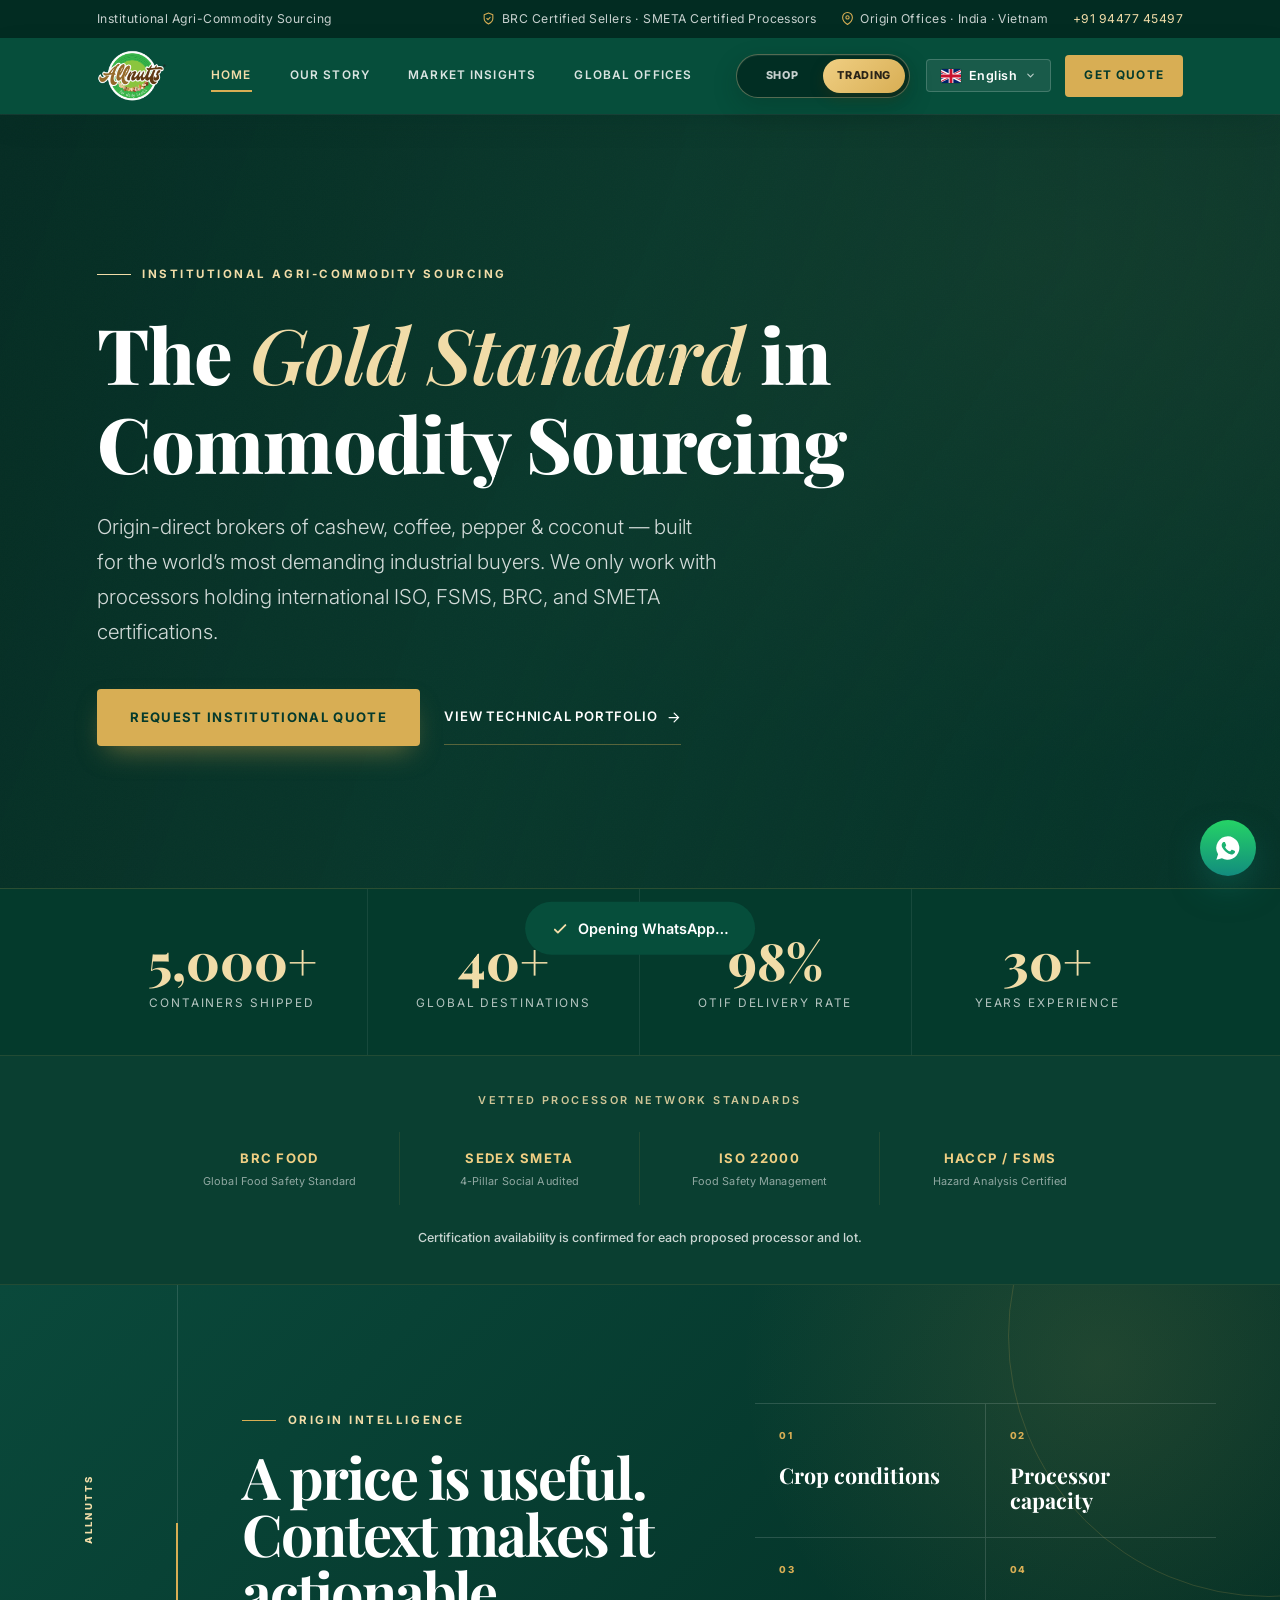
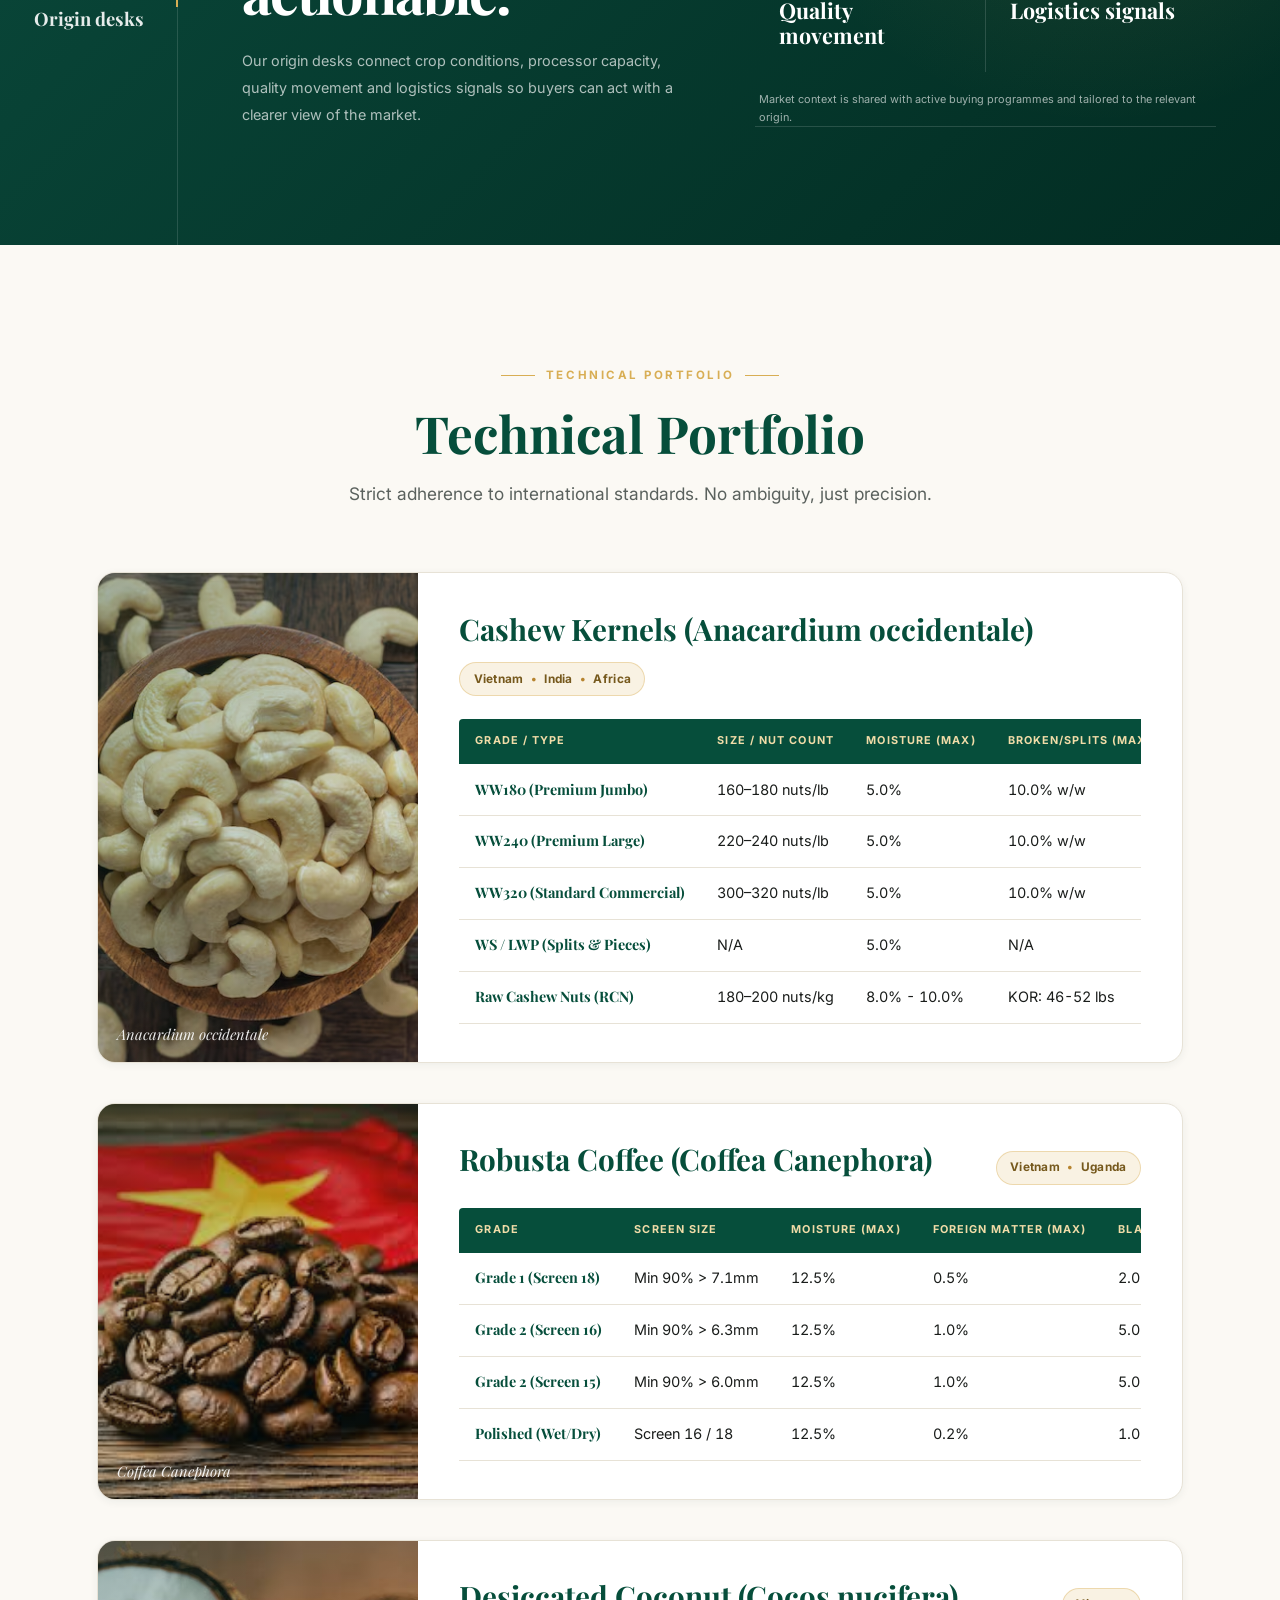
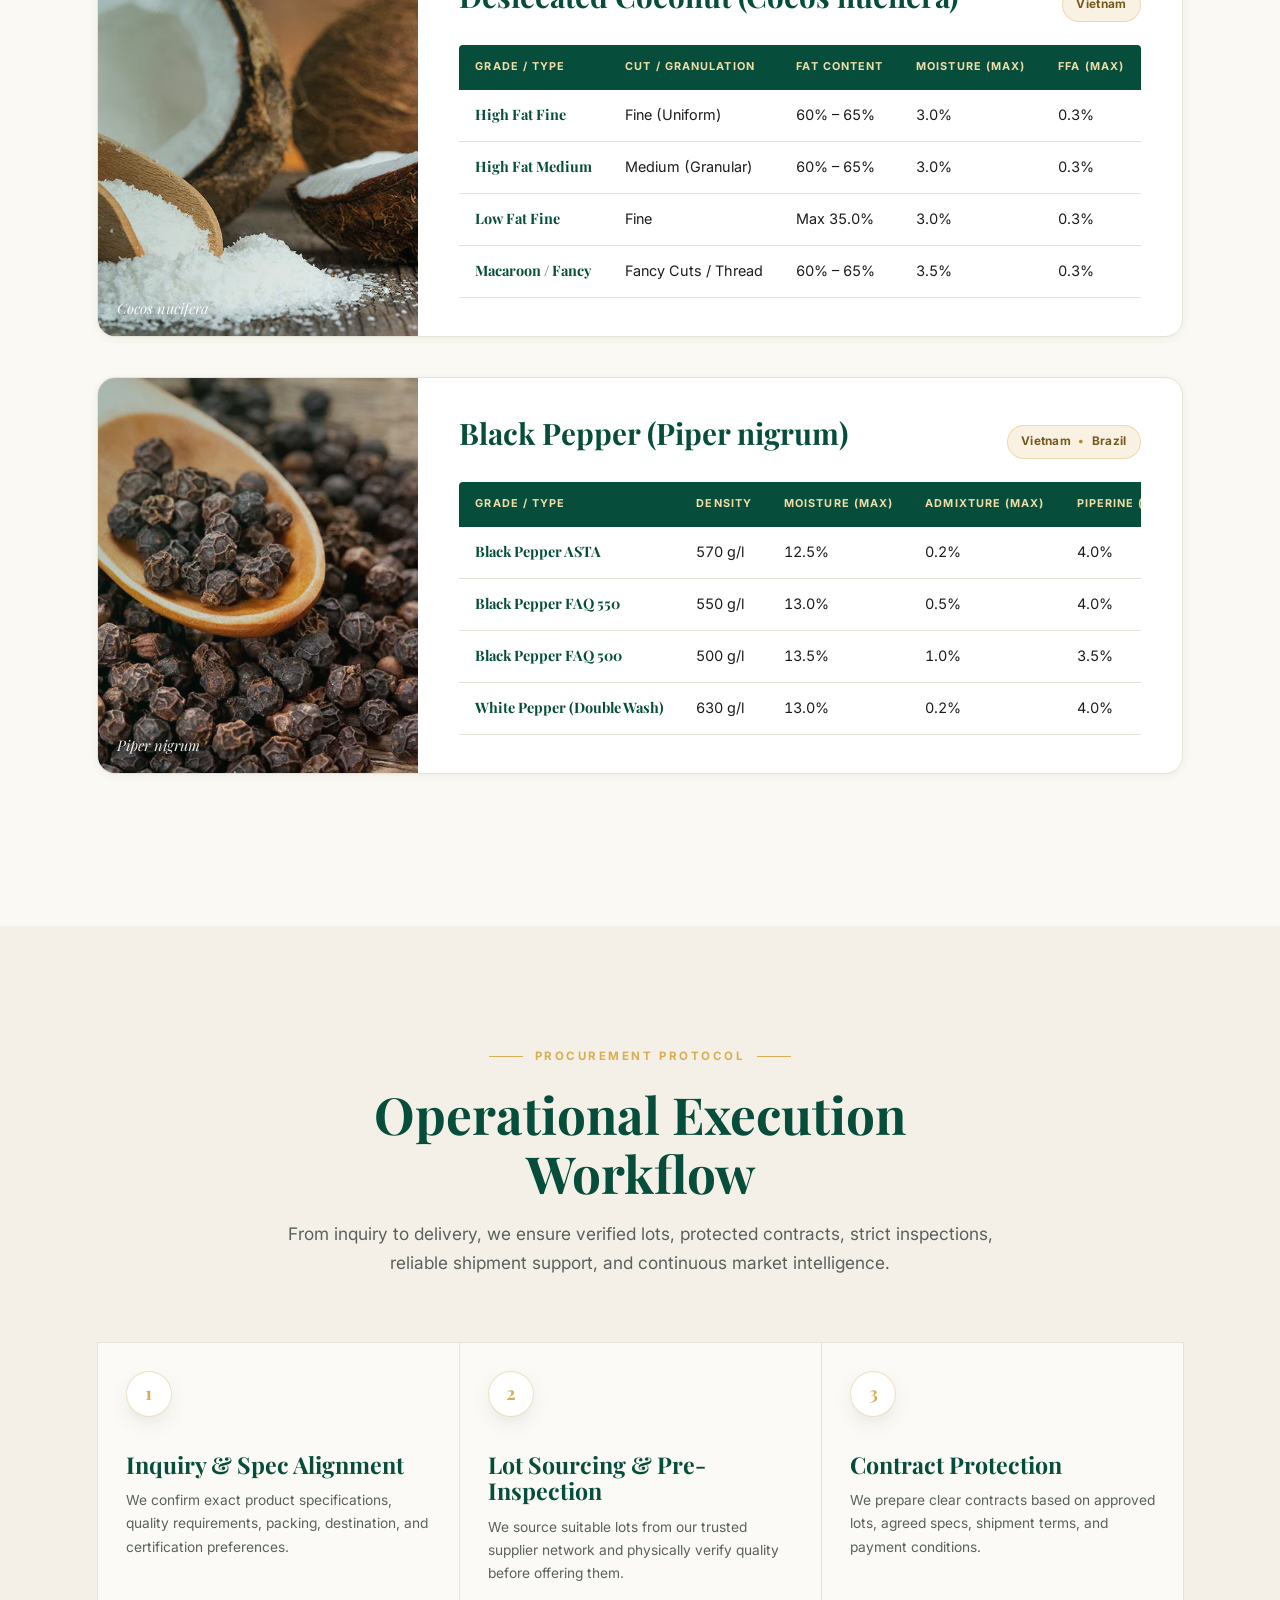
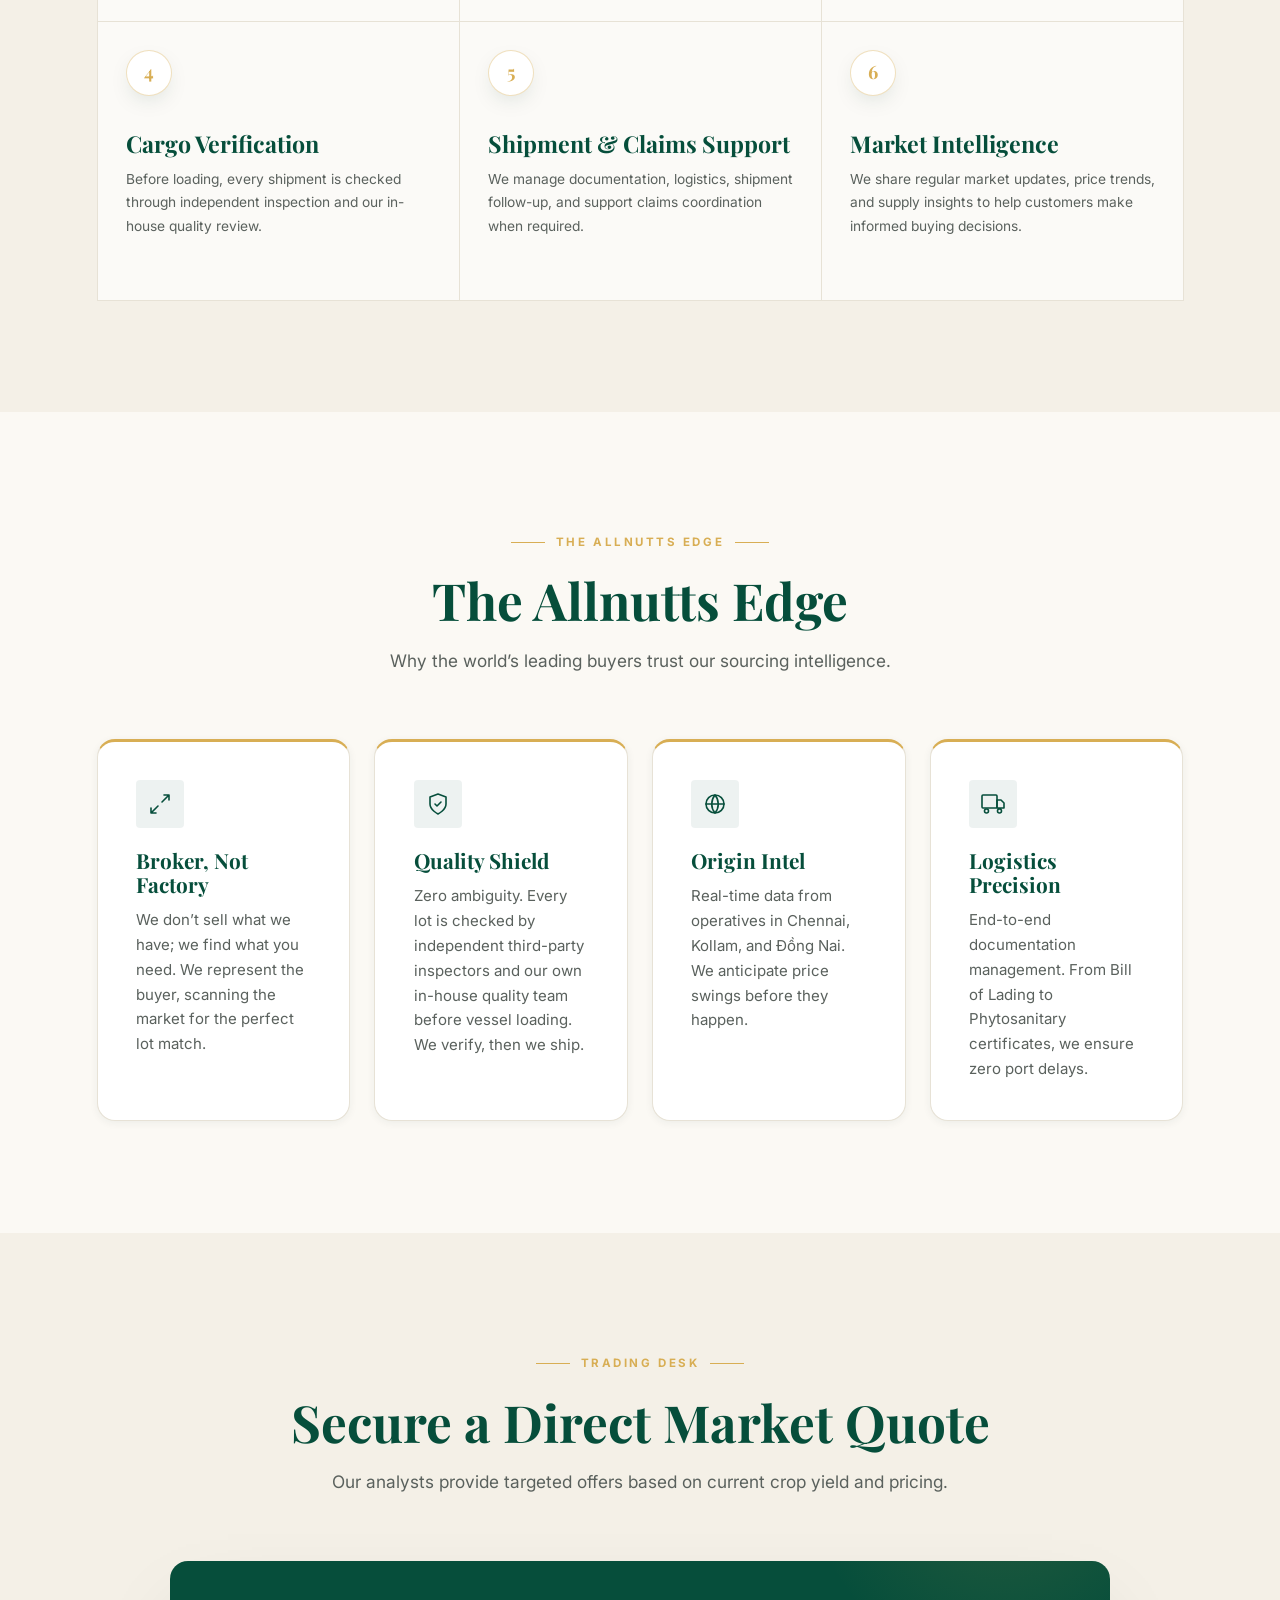
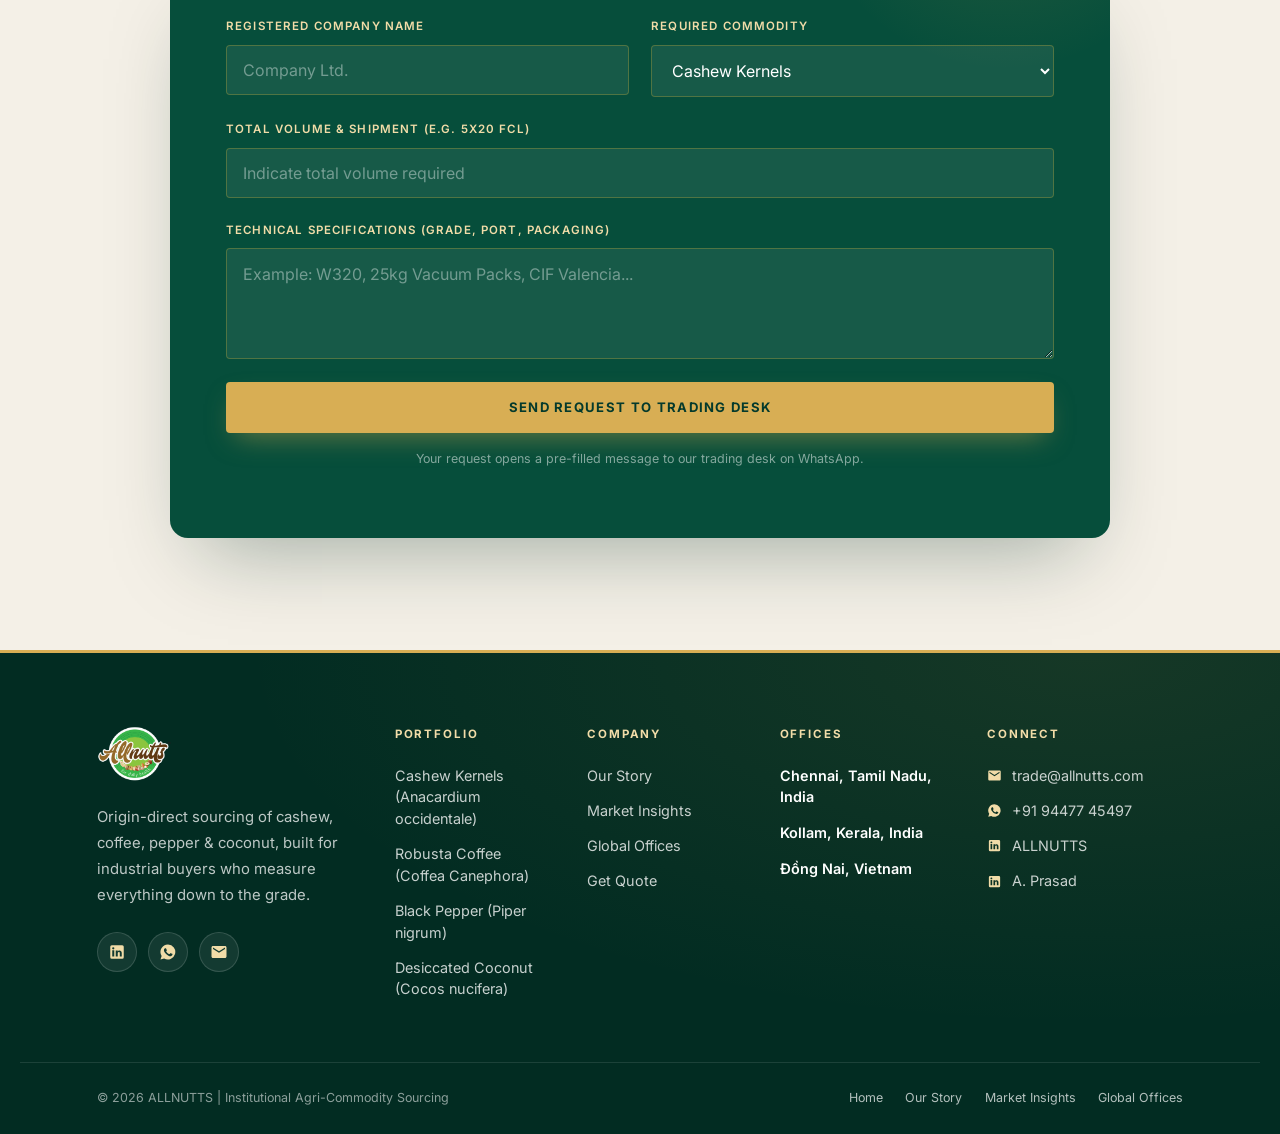
==== commit 4576cb56: "Fix responsive navigation and section order" ====
--- a/index.html
+++ b/index.html
@@ -116,6 +116,26 @@
     </div>
   </div>
 
+  <!-- ===== ORIGIN INTELLIGENCE ===== -->
+  <section class="origin-intelligence" aria-labelledby="origin-intelligence-title">
+    <div class="origin-intelligence-mark" aria-hidden="true">
+      <span>ALLNUTTS</span>
+      <strong data-i18n="intel_desk">Origin desks</strong>
+    </div>
+    <div class="origin-intelligence-copy reveal">
+      <span class="eyebrow" data-i18n="intel_eyebrow">Origin intelligence</span>
+      <h2 id="origin-intelligence-title" data-i18n="intel_title">A price is useful. Context makes it actionable.</h2>
+      <p data-i18n="intel_text">Our origin desks connect crop conditions, processor capacity, quality movement and logistics signals so buyers can act with a clearer view of the market.</p>
+    </div>
+    <div class="origin-signals reveal">
+      <div><span>01</span><strong data-i18n="intel_signal1">Crop conditions</strong></div>
+      <div><span>02</span><strong data-i18n="intel_signal2">Processor capacity</strong></div>
+      <div><span>03</span><strong data-i18n="intel_signal3">Quality movement</strong></div>
+      <div><span>04</span><strong data-i18n="intel_signal4">Logistics signals</strong></div>
+      <p data-i18n="intel_note">Market context is shared with active buying programmes and tailored to the relevant origin.</p>
+    </div>
+  </section>
+
   <!-- ===== PORTFOLIO ===== -->
   <section class="section-spacing" id="portfolio">
     <div class="container">
@@ -374,26 +394,6 @@
         <div class="step reveal"><div class="step-node">5</div><h3 data-i18n="flow5_t">Shipment &amp; Claims Support</h3><p data-i18n="flow5_p">We manage documentation, logistics, shipment follow-up, and support claims coordination when required.</p></div>
         <div class="step reveal"><div class="step-node">6</div><h3 data-i18n="flow6_t">Market Intelligence</h3><p data-i18n="flow6_p">We share regular market updates, price trends, and supply insights to help customers make informed buying decisions.</p></div>
       </div>
-    </div>
-  </section>
-
-  <!-- ===== ORIGIN INTELLIGENCE ===== -->
-  <section class="origin-intelligence" aria-labelledby="origin-intelligence-title">
-    <div class="origin-intelligence-mark" aria-hidden="true">
-      <span>ALLNUTTS</span>
-      <strong data-i18n="intel_desk">Origin desks</strong>
-    </div>
-    <div class="origin-intelligence-copy reveal">
-      <span class="eyebrow" data-i18n="intel_eyebrow">Origin intelligence</span>
-      <h2 id="origin-intelligence-title" data-i18n="intel_title">A price is useful. Context makes it actionable.</h2>
-      <p data-i18n="intel_text">Our origin desks connect crop conditions, processor capacity, quality movement and logistics signals so buyers can act with a clearer view of the market.</p>
-    </div>
-    <div class="origin-signals reveal">
-      <div><span>01</span><strong data-i18n="intel_signal1">Crop conditions</strong></div>
-      <div><span>02</span><strong data-i18n="intel_signal2">Processor capacity</strong></div>
-      <div><span>03</span><strong data-i18n="intel_signal3">Quality movement</strong></div>
-      <div><span>04</span><strong data-i18n="intel_signal4">Logistics signals</strong></div>
-      <p data-i18n="intel_note">Market context is shared with active buying programmes and tailored to the relevant origin.</p>
     </div>
   </section>
 
--- a/style.css
+++ b/style.css
@@ -96,6 +96,12 @@
   letter-spacing: 0;
   text-transform: none;
 }
+@media (min-width: 1181px) {
+  body:where(.lang-fr, .lang-es, .lang-vi) .nav-links a {
+    font-size: 0.72rem;
+    letter-spacing: 0.055em;
+  }
+}
 
 .container { max-width: var(--container); margin: 0 auto; padding: 0 var(--pad-x); width: 100%; }
 .eyebrow {
@@ -146,10 +152,10 @@
   max-width: var(--container);
   margin: 0 auto;
   padding: 0.7rem var(--pad-x);
-  display: flex;
-  justify-content: space-between;
-  align-items: center;
-  gap: 1rem;
+  display: grid;
+  grid-template-columns: auto minmax(0, 1fr) auto auto;
+  align-items: center;
+  column-gap: clamp(0.75rem, 1.25vw, 1.25rem);
   min-height: var(--nav-h);
 }
 .logo-container { display: flex; align-items: center; flex-shrink: 0; }
@@ -161,17 +167,26 @@
 }
 nav.scrolled .logo-container img { height: 46px; }
 
-.nav-links { display: flex; align-items: center; gap: clamp(1rem, 1.6vw, 2rem); }
+.nav-links {
+  display: flex;
+  align-items: center;
+  gap: 0.65rem;
+  justify-content: space-evenly;
+  min-width: 0;
+  width: 100%;
+}
 .nav-links a {
   color: rgba(255,255,255,0.85);
   text-decoration: none;
   text-transform: uppercase;
-  font-size: 0.78rem;
+  font-size: 0.74rem;
   font-weight: 600;
-  letter-spacing: 0.12em;
+  letter-spacing: 0.095em;
   position: relative;
   padding: 0.4rem 0;
+  text-align: center;
   transition: color 0.25s;
+  white-space: nowrap;
 }
 .nav-links a::after {
   content: '';
@@ -1314,13 +1329,18 @@
   .portal-switch { min-width: 158px; }
 }
 
-/* Tablet — collapse nav into drawer */
-@media (max-width: 920px) {
+/* Tablet and compact laptops — collapse before translated labels become crowded */
+@media (max-width: 1180px) {
+  .nav-container {
+    display: flex;
+    justify-content: space-between;
+  }
   .nav-toggle { display: flex; order: 3; }
   .nav-actions { gap: 0.6rem; }
   .portal-switch { display: none; }
 
   .nav-links {
+    display: flex;
     position: fixed;
     top: 0;
     inset-inline-end: 0;
@@ -1337,6 +1357,7 @@
     transition: transform 0.35s var(--ease);
     z-index: 999;
     overflow-y: auto;
+    text-align: start;
   }
   .mobile-portal-switch {
     background: rgba(255,255,255,0.06);
@@ -1363,21 +1384,27 @@
   body[dir="rtl"] .nav-links { transform: translateX(-100%); }
   .nav-links.open { transform: translateX(0); }
 
-  .nav-links a {
+  .nav-links > a {
+    align-items: center;
+    display: flex;
     font-size: 0.95rem;
-    padding: 1.05rem 0;
+    justify-content: flex-start;
+    min-height: 54px;
+    padding: 0.9rem 0.2rem;
     border-bottom: 1px solid rgba(255,255,255,0.08);
     letter-spacing: 0.08em;
+    text-align: start;
+    width: 100%;
   }
   .nav-links a::after { display: none; }
-  .nav-links .mobile-only {
+  .nav-links > .mobile-only {
     display: inline-flex;
     justify-content: center;
     margin-top: 1.6rem;
     border-bottom: none;
   }
   /* the in-drawer Get Quote keeps the gold-button look (override nav-link color/padding) */
-  .nav-links .btn-gold.mobile-only {
+  .nav-links > .btn-gold.mobile-only {
     color: var(--deep-emerald);
     background: var(--gold);
     padding: 0.95rem 1.5rem;
@@ -1385,7 +1412,7 @@
     border-radius: var(--r-sm);
     box-shadow: 0 12px 28px -10px rgba(200,162,74,0.55);
   }
-  .nav-links .btn-gold.mobile-only:hover { background: var(--gold-bright); }
+  .nav-links > .btn-gold.mobile-only:hover { background: var(--gold-bright); }
 }
 
 /* Phones — landscape / large */
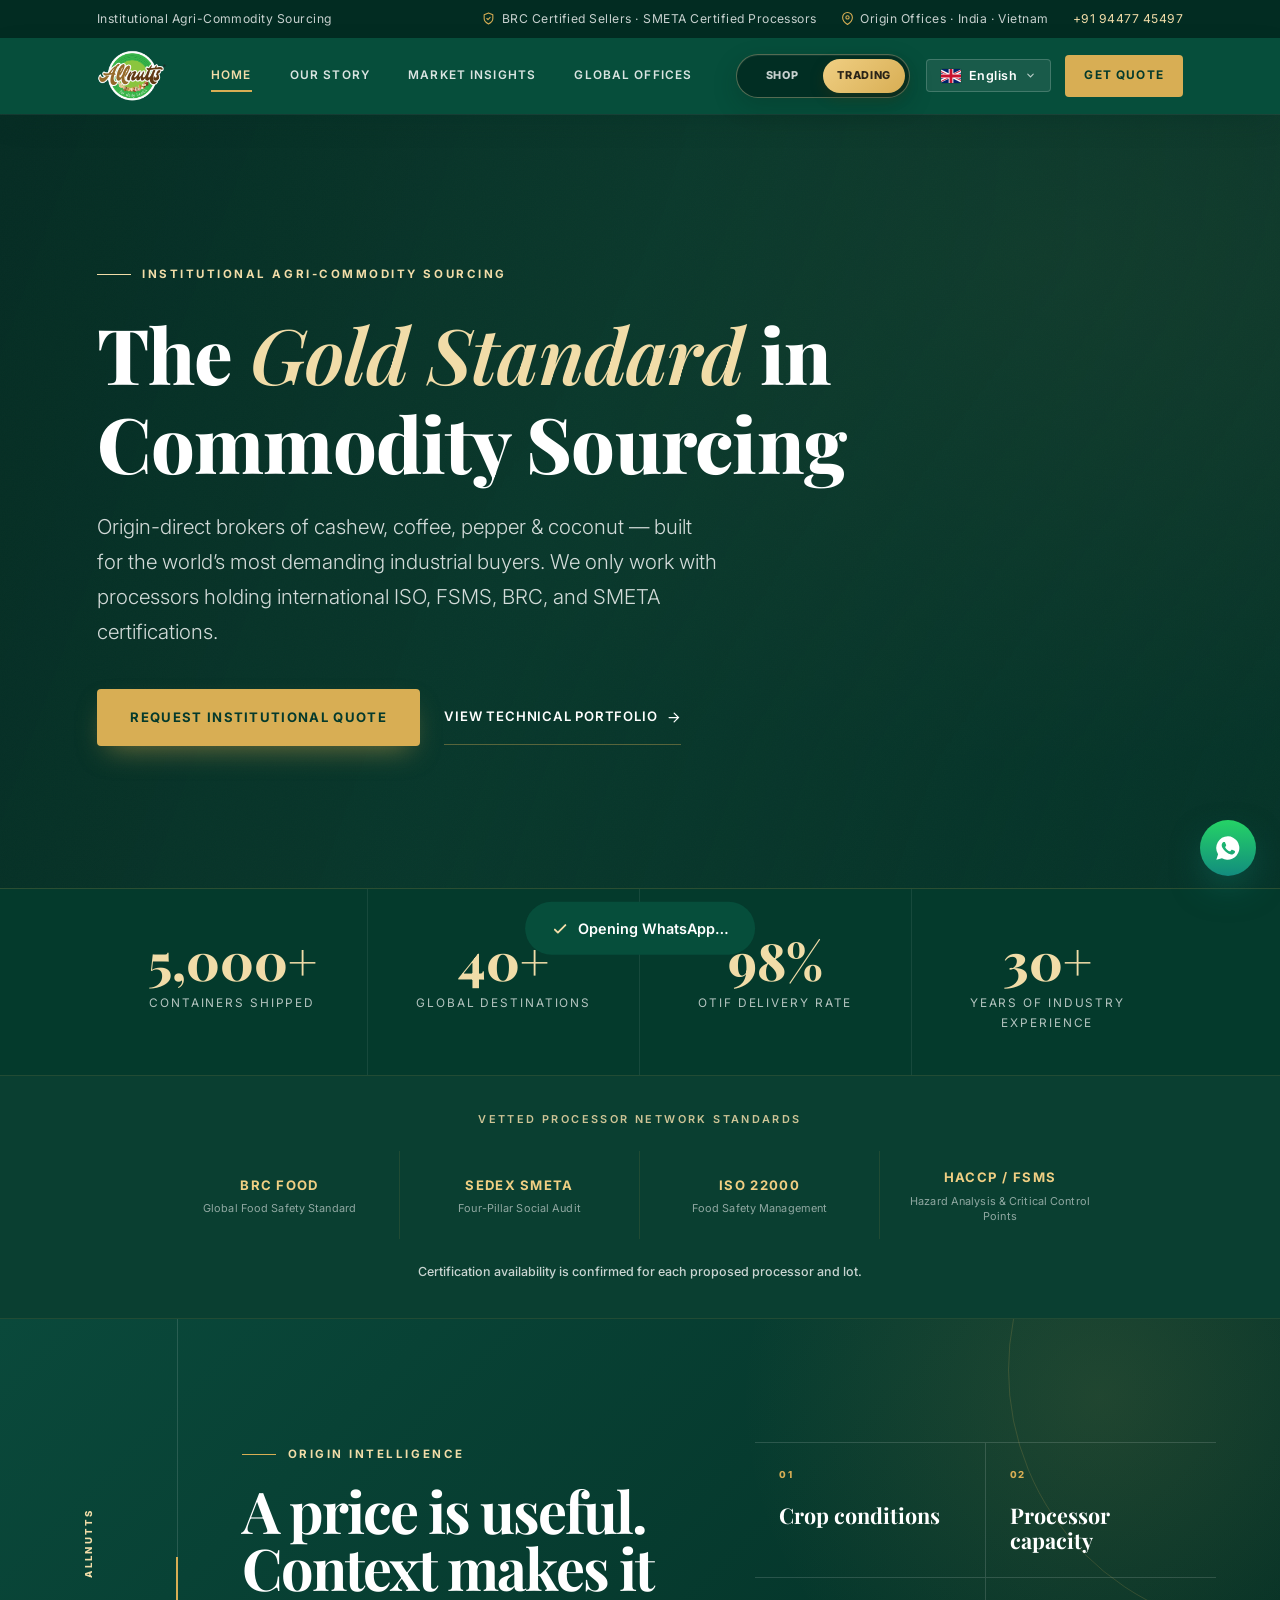
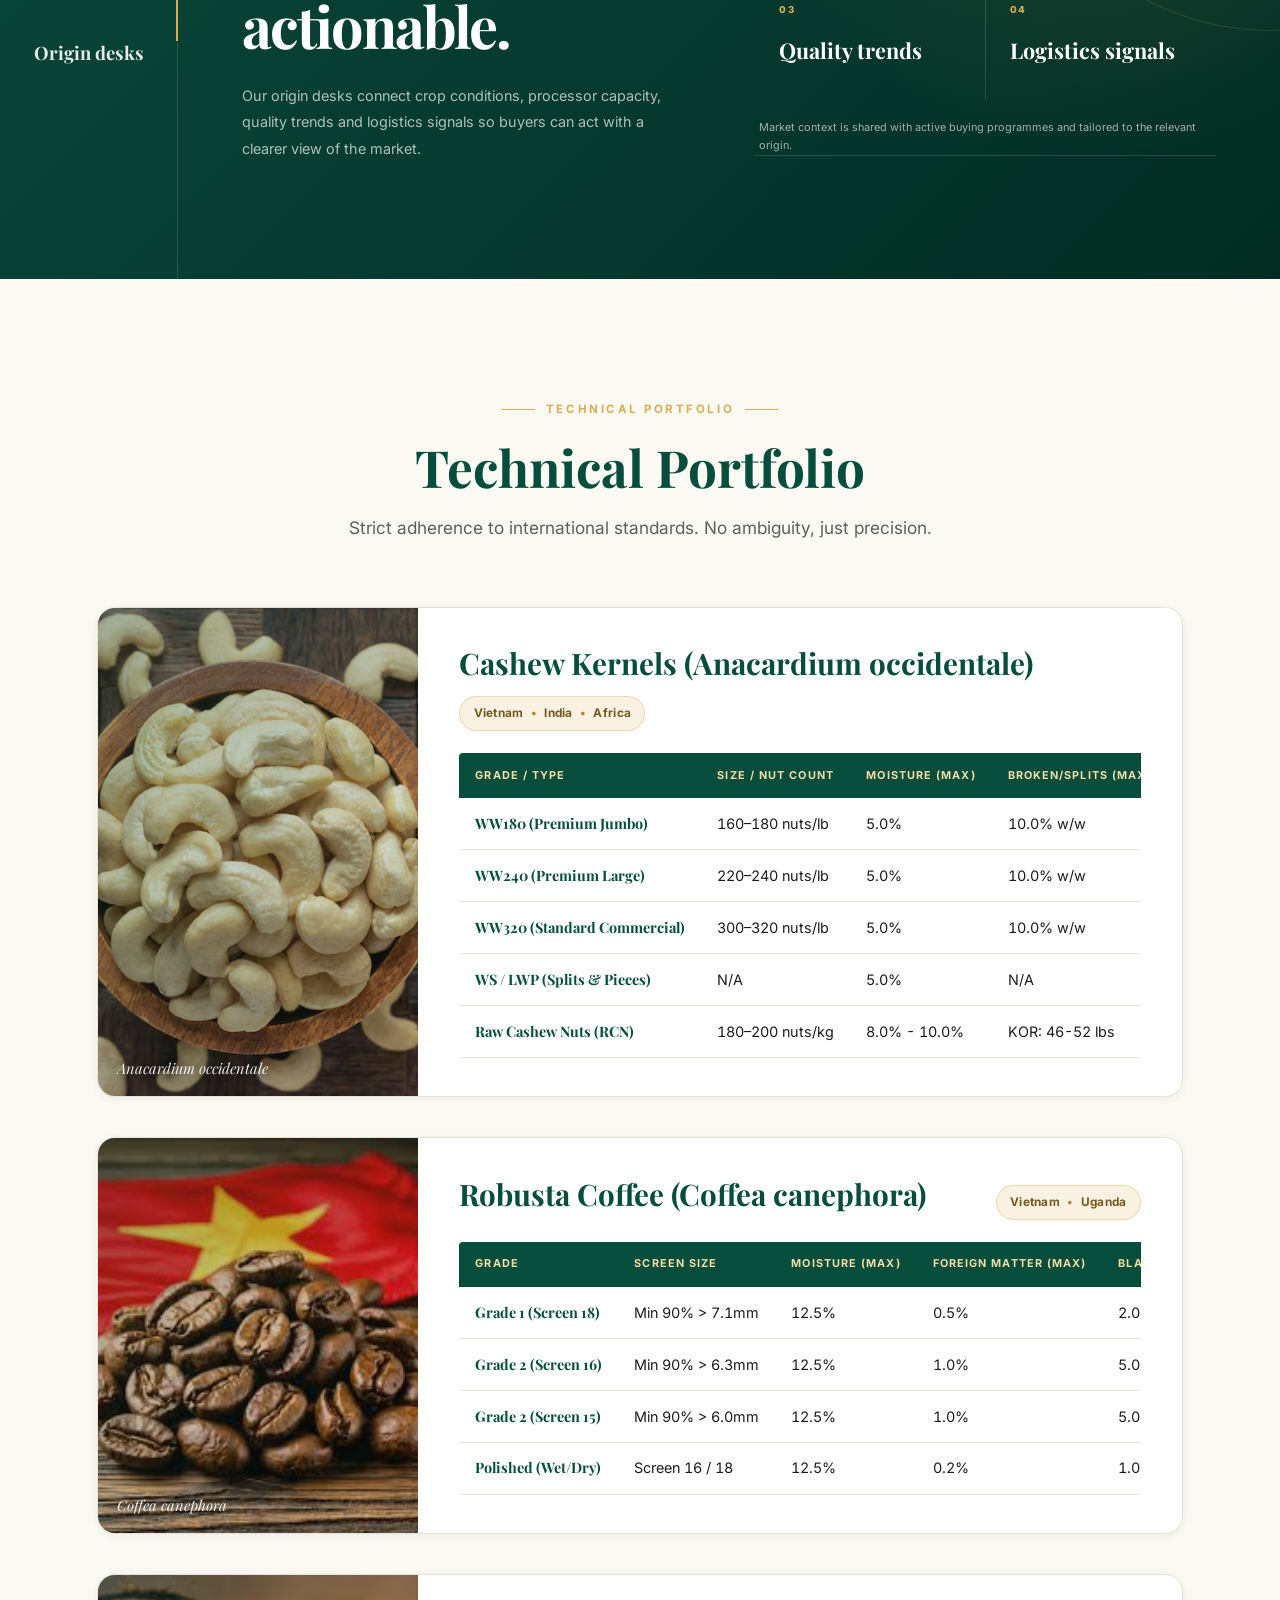
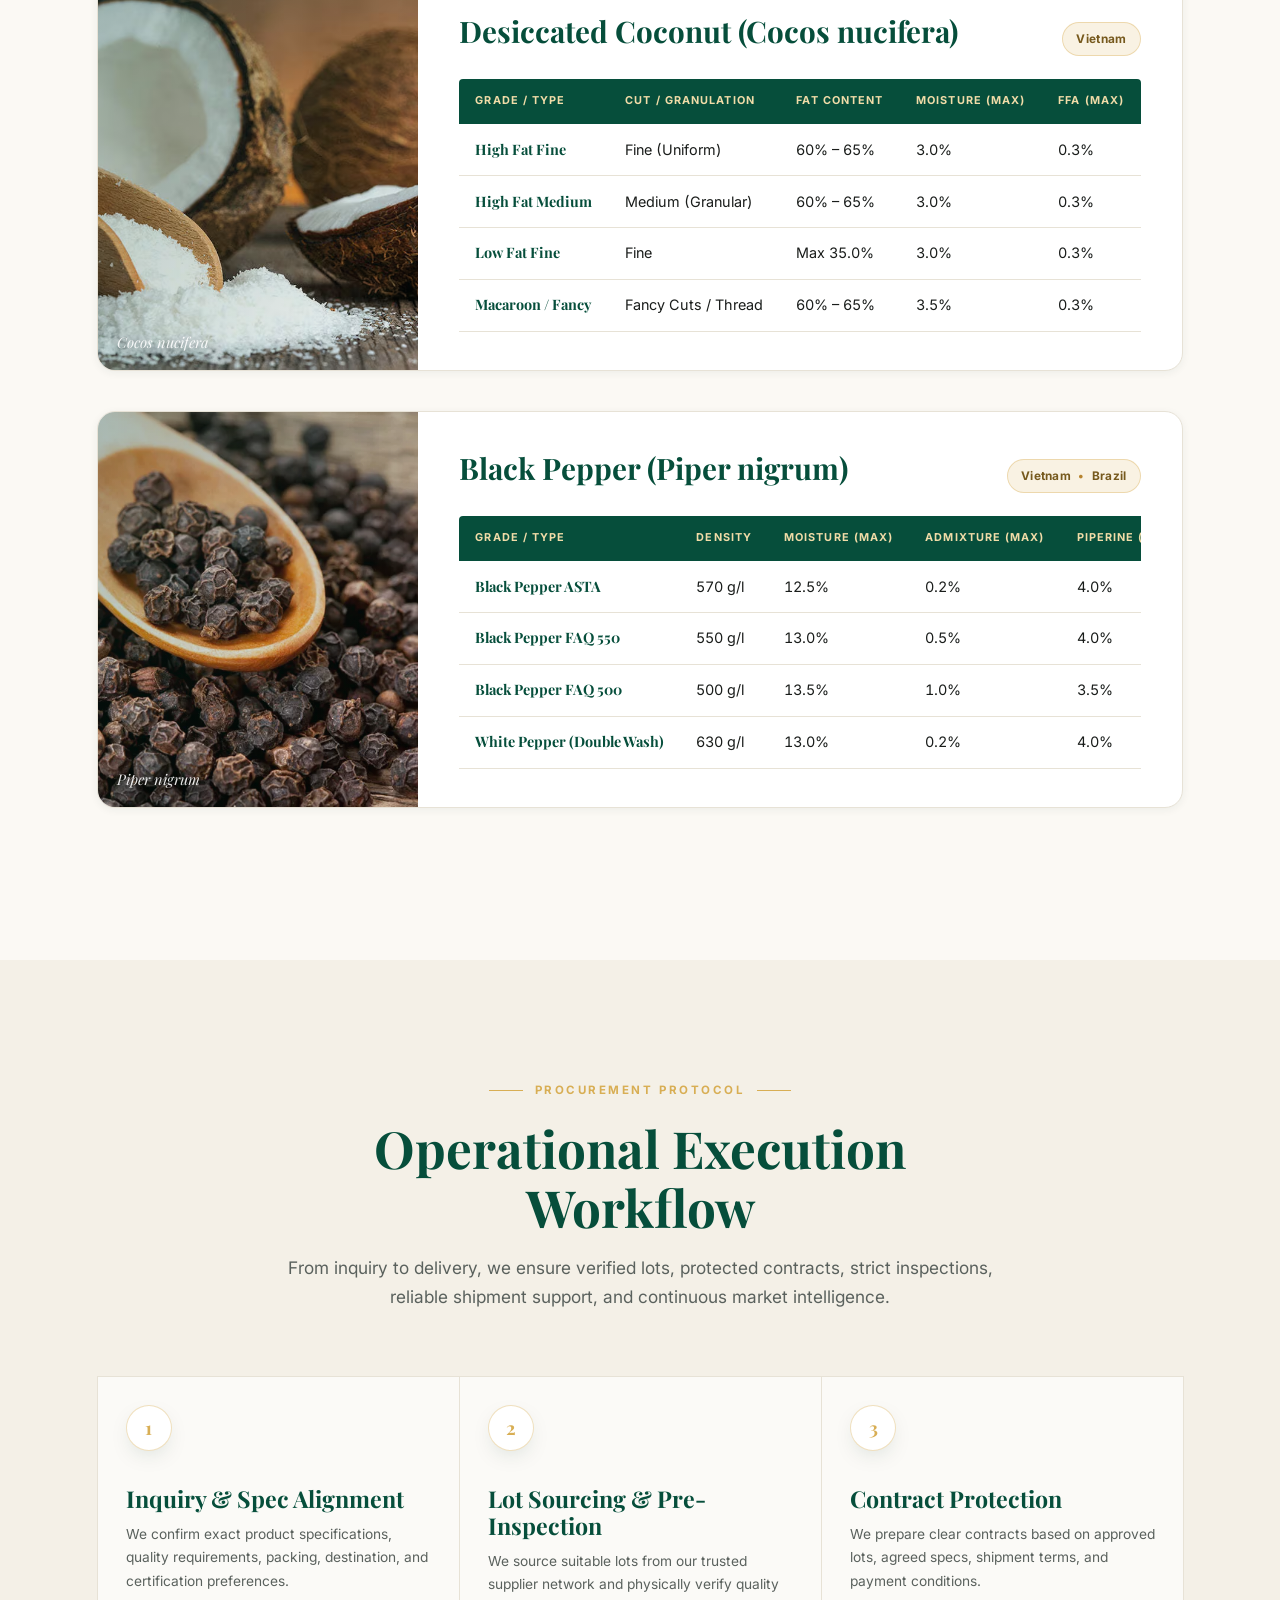
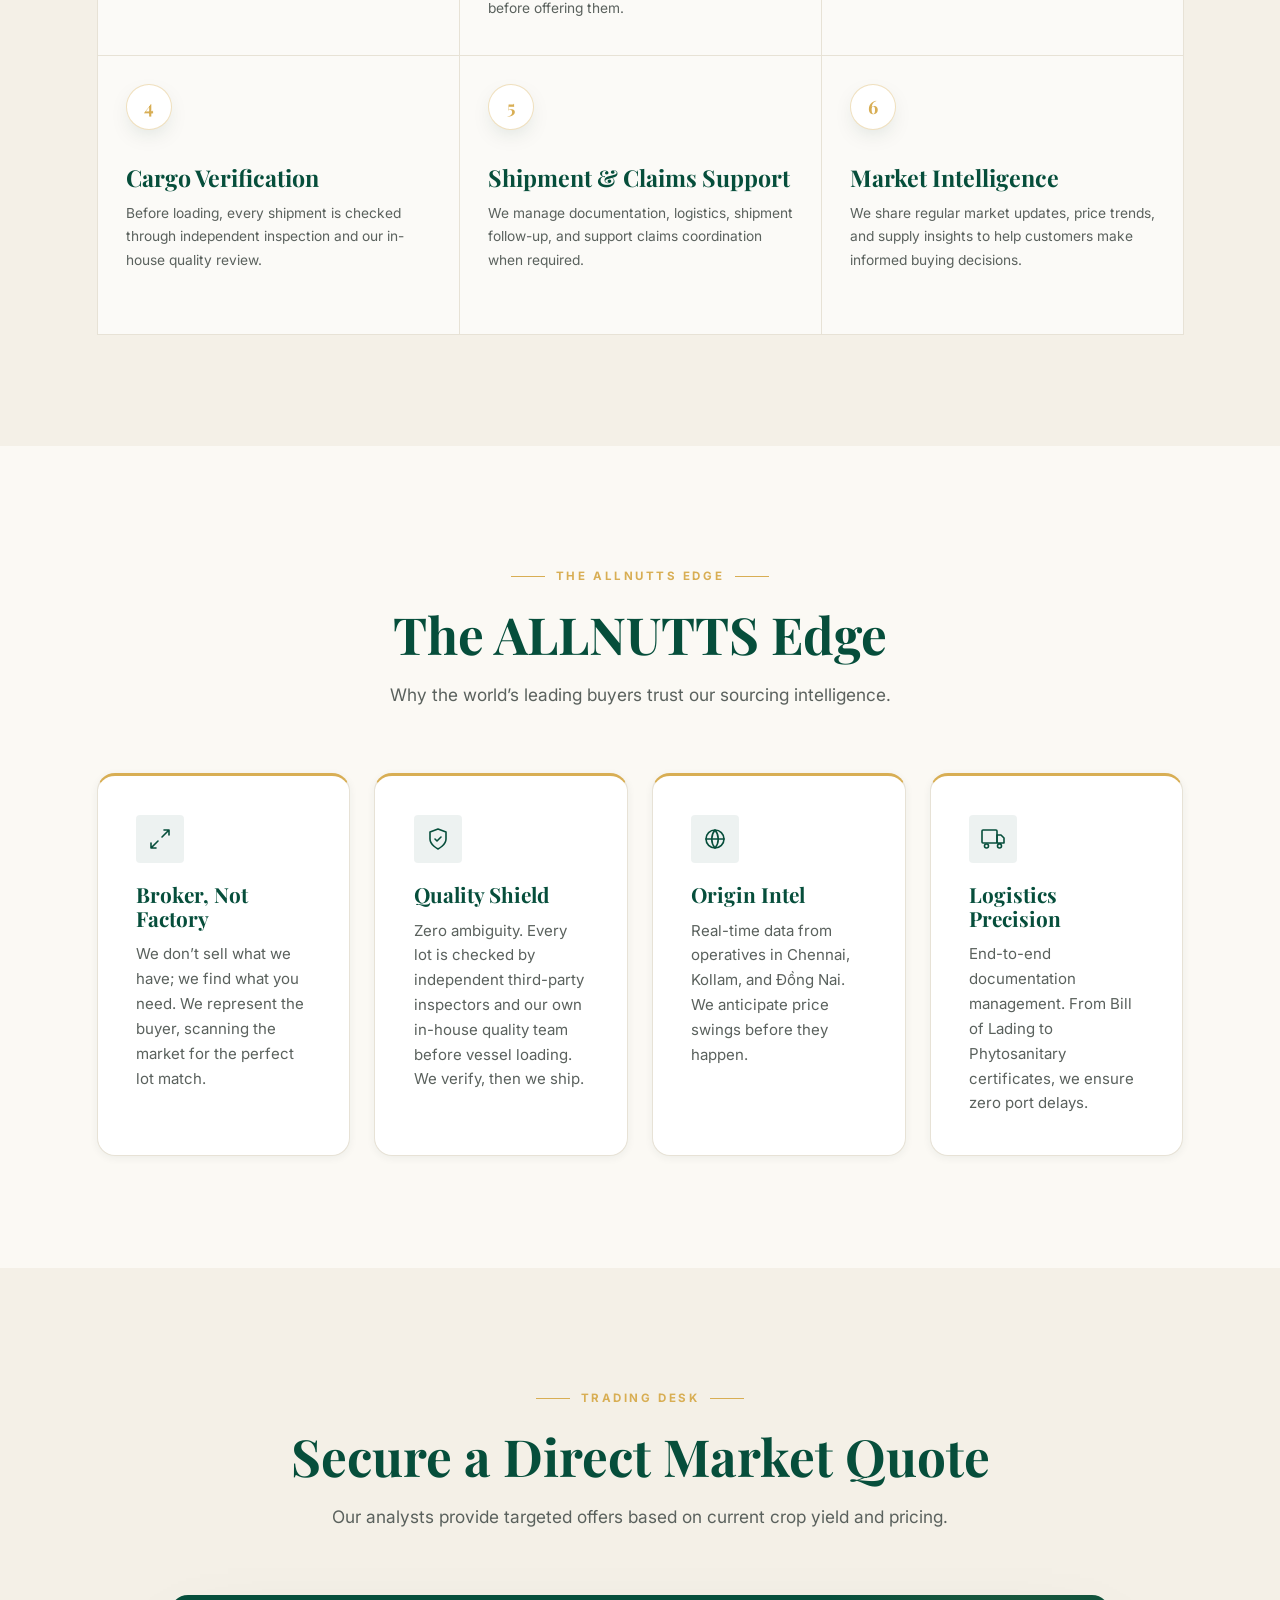
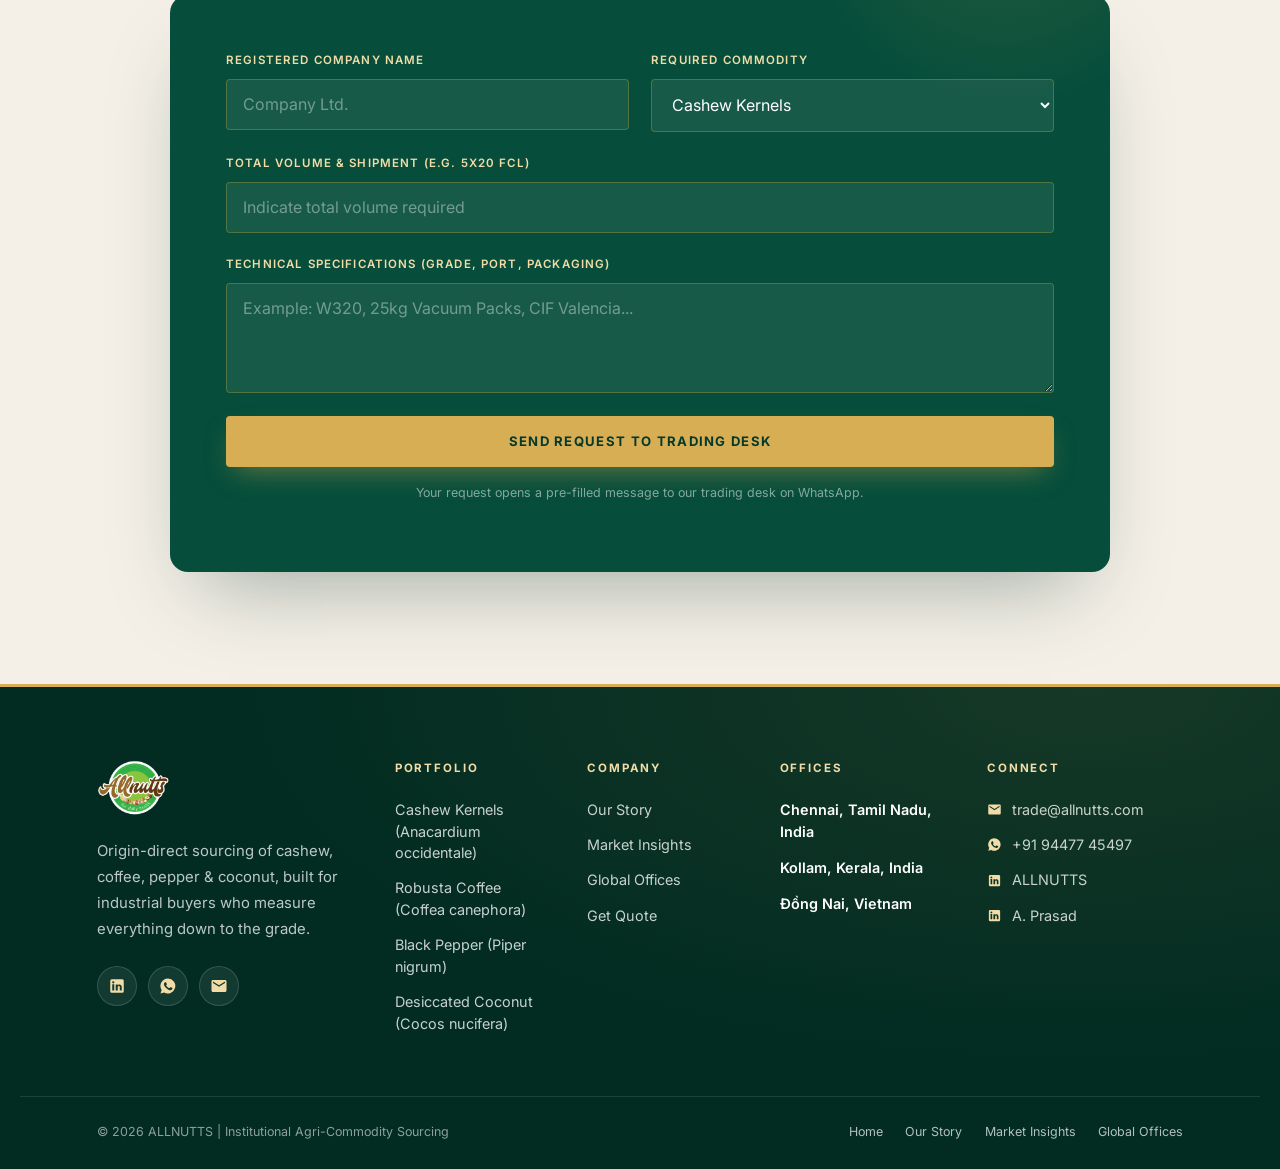
==== commit 95c054c5: "Polish multilingual content and RTL contact display" ====
--- a/index.html
+++ b/index.html
@@ -3,18 +3,18 @@
 <head>
   <meta charset="UTF-8" />
   <meta name="viewport" content="width=device-width, initial-scale=1.0" />
-  <title>ALLNUTTS | Global Institutional Agri-Commodity Sourcing</title>
-  <meta name="description" content="Independent, origin-driven sourcing specialists for the world's most demanding industrial buyers. Cashew, Robusta Coffee, Black Pepper & Desiccated Coconut." />
+  <title>ALLNUTTS | Institutional Agri-Commodity Sourcing</title>
+  <meta name="description" content="Origin-direct sourcing of cashew, coffee, pepper and coconut for institutional and industrial buyers worldwide." />
   <meta name="theme-color" content="#022c22" />
   <meta property="og:title" content="ALLNUTTS | Institutional Agri-Commodity Sourcing" />
-  <meta property="og:description" content="Origin-direct brokers of cashew, coffee, pepper & coconut for the world's most demanding industrial buyers." />
+  <meta property="og:description" content="Origin-direct sourcing of cashew, coffee, pepper and coconut for institutional and industrial buyers worldwide." />
   <meta property="og:type" content="website" />
   <link rel="icon" href="logo.png" />
   <link rel="preconnect" href="https://fonts.googleapis.com" />
   <link rel="preconnect" href="https://fonts.gstatic.com" crossorigin />
-  <link rel="stylesheet" href="style.css" />
+  <link rel="stylesheet" href="style.css?v=20260713.2" />
 </head>
-<body>
+<body data-page="home">
 
   <!-- ===== TOP BAR ===== -->
   <div class="topbar">
@@ -33,7 +33,7 @@
     <div class="nav-container">
       <div class="logo-container"><a href="index.html"><img src="logo.png" alt="ALLNUTTS" /></a></div>
       <div class="nav-links" id="navLinks">
-        <div class="mobile-portal-switch" dir="ltr" aria-label="ALLNUTTS destinations">
+        <div class="mobile-portal-switch" dir="ltr" aria-label="ALLNUTTS destinations" data-i18n-aria="aria_destinations">
           <a href="https://www.allnutts.com" target="_blank" rel="noopener" data-i18n="portal_shop">Shop</a>
           <a href="https://www.prasadcashew.com" class="is-active" data-i18n="portal_trading">Trading</a>
         </div>
@@ -43,13 +43,13 @@
         <a href="contact.html" data-i18n="nav_contact">Global Offices</a>
         <a href="#quote" class="btn-gold mobile-only" data-i18n="nav_quote">Get Quote</a>
       </div>
-      <div class="portal-switch" dir="ltr" aria-label="ALLNUTTS destinations">
+      <div class="portal-switch" dir="ltr" aria-label="ALLNUTTS destinations" data-i18n-aria="aria_destinations">
         <a class="portal-option" href="https://www.allnutts.com" target="_blank" rel="noopener" data-i18n="portal_shop">Shop</a>
         <a class="portal-option is-active" href="https://www.prasadcashew.com" data-i18n="portal_trading">Trading</a>
       </div>
       <div class="nav-actions">
         <div class="lang" id="lang">
-          <button class="lang-btn" id="langBtn" aria-label="Select language">
+          <button class="lang-btn" id="langBtn" aria-label="Select language" data-i18n-aria="aria_language">
             <span class="lang-flag" id="langFlag"></span>
             <span id="langLabel">EN</span>
             <svg viewBox="0 0 24 24" fill="none" stroke="currentColor" stroke-width="2.4" stroke-linecap="round"><path d="m6 9 6 6 6-6"/></svg>
@@ -57,7 +57,7 @@
           <div class="lang-menu" id="langMenu" role="menu"></div>
         </div>
         <a href="#quote" class="btn-quote-sm" data-i18n="nav_quote">Get Quote</a>
-        <button class="nav-toggle" id="navToggle" aria-label="Menu" aria-controls="navLinks"><span></span><span></span><span></span></button>
+        <button class="nav-toggle" id="navToggle" aria-label="Menu" aria-controls="navLinks" data-i18n-aria="aria_menu"><span></span><span></span><span></span></button>
       </div>
     </div>
   </nav>
@@ -86,7 +86,7 @@
       <div class="stat-item"><h2>5,000+</h2><p data-i18n="stat1">Containers Shipped</p></div>
       <div class="stat-item"><h2>40+</h2><p data-i18n="stat2">Global Destinations</p></div>
       <div class="stat-item"><h2>98%</h2><p data-i18n="stat3">OTIF Delivery Rate</p></div>
-      <div class="stat-item"><h2>30+</h2><p data-i18n="stat4">Years Experience</p></div>
+      <div class="stat-item"><h2>30+</h2><p data-i18n="stat4">Years of industry experience</p></div>
     </div>
   </div>
 
@@ -101,7 +101,7 @@
         </div>
         <div class="compliance-item">
           <span class="badge-code">SEDEX SMETA</span>
-          <span class="badge-desc" data-i18n="compliance_desc_smeta">4-Pillar Social Audited</span>
+          <span class="badge-desc" data-i18n="compliance_desc_smeta">Four-Pillar Social Audit</span>
         </div>
         <div class="compliance-item">
           <span class="badge-code">ISO 22000</span>
@@ -109,7 +109,7 @@
         </div>
         <div class="compliance-item">
           <span class="badge-code">HACCP / FSMS</span>
-          <span class="badge-desc" data-i18n="compliance_desc_fsms">Hazard Analysis Certified</span>
+          <span class="badge-desc" data-i18n="compliance_desc_fsms">Hazard Analysis &amp; Critical Control Points</span>
         </div>
       </div>
       <p class="compliance-note" data-i18n="compliance_note">Certification availability is confirmed for each proposed processor and lot.</p>
@@ -211,11 +211,11 @@
       <!-- Coffee -->
       <div class="product-detail reveal">
         <div class="product-media" style="background-image:url('coffee.jpeg')">
-          <span class="botanic">Coffea Canephora</span>
+          <span class="botanic">Coffea canephora</span>
         </div>
         <div class="product-body">
           <div class="product-head">
-            <h3 data-i18n="prod_coffee">Robusta Coffee (Coffea Canephora)</h3>
+            <h3 data-i18n="prod_coffee">Robusta Coffee (Coffea canephora)</h3>
             <span class="product-origin-tag" data-i18n="origin_coffee">Vietnam · Uganda</span>
           </div>
           <div class="spec-scroll">
@@ -401,8 +401,8 @@
   <section class="section-spacing">
     <div class="container">
       <div class="section-header reveal">
-        <span class="eyebrow center" data-i18n="edge_eyebrow">The Allnutts Edge</span>
-        <h2 data-i18n="edge_h2">The Allnutts Edge</h2>
+        <span class="eyebrow center" data-i18n="edge_eyebrow">The ALLNUTTS Edge</span>
+        <h2 data-i18n="edge_h2">The ALLNUTTS Edge</h2>
         <p data-i18n="edge_p">Why the world's leading buyers trust our sourcing intelligence.</p>
       </div>
       <div class="pillars">
@@ -521,7 +521,7 @@
 
   <div class="toast" id="toast"><svg viewBox="0 0 24 24" fill="none" stroke="currentColor" stroke-width="2.5" stroke-linecap="round" stroke-linejoin="round"><path d="m5 13 4 4L19 7"/></svg><span>Opening WhatsApp…</span></div>
 
-  <script src="i18n.js"></script>
-  <script src="script.js"></script>
+  <script src="i18n.js?v=20260713.2"></script>
+  <script src="script.js?v=20260713.2"></script>
 </body>
 </html>
--- a/style.css
+++ b/style.css
@@ -54,6 +54,12 @@
 }
 body[dir="rtl"] { font-family: 'Noto Sans Arabic', 'Inter', sans-serif; }
 body[dir="rtl"] .flip { transform: scaleX(-1); }
+body[dir="rtl"] .topbar a[href^="https://wa.me/"],
+body[dir="rtl"] .footer-connect-col a:is([href^="https://wa.me/"], [href^="mailto:"]),
+body[dir="rtl"] .cm-value {
+  direction: ltr;
+  unicode-bidi: isolate;
+}
 body.lang-zh { font-family: 'Noto Sans SC', 'Inter', sans-serif; }
 body.lang-hi { font-family: 'Noto Sans Devanagari', 'Inter', sans-serif; }
 body.lang-ja { font-family: 'Noto Sans JP', 'Inter', sans-serif; }
@@ -1383,6 +1389,7 @@
   }
   body[dir="rtl"] .nav-links { transform: translateX(-100%); }
   .nav-links.open { transform: translateX(0); }
+  body[dir="rtl"] .nav-links.open { transform: translateX(0); }
 
   .nav-links > a {
     align-items: center;
